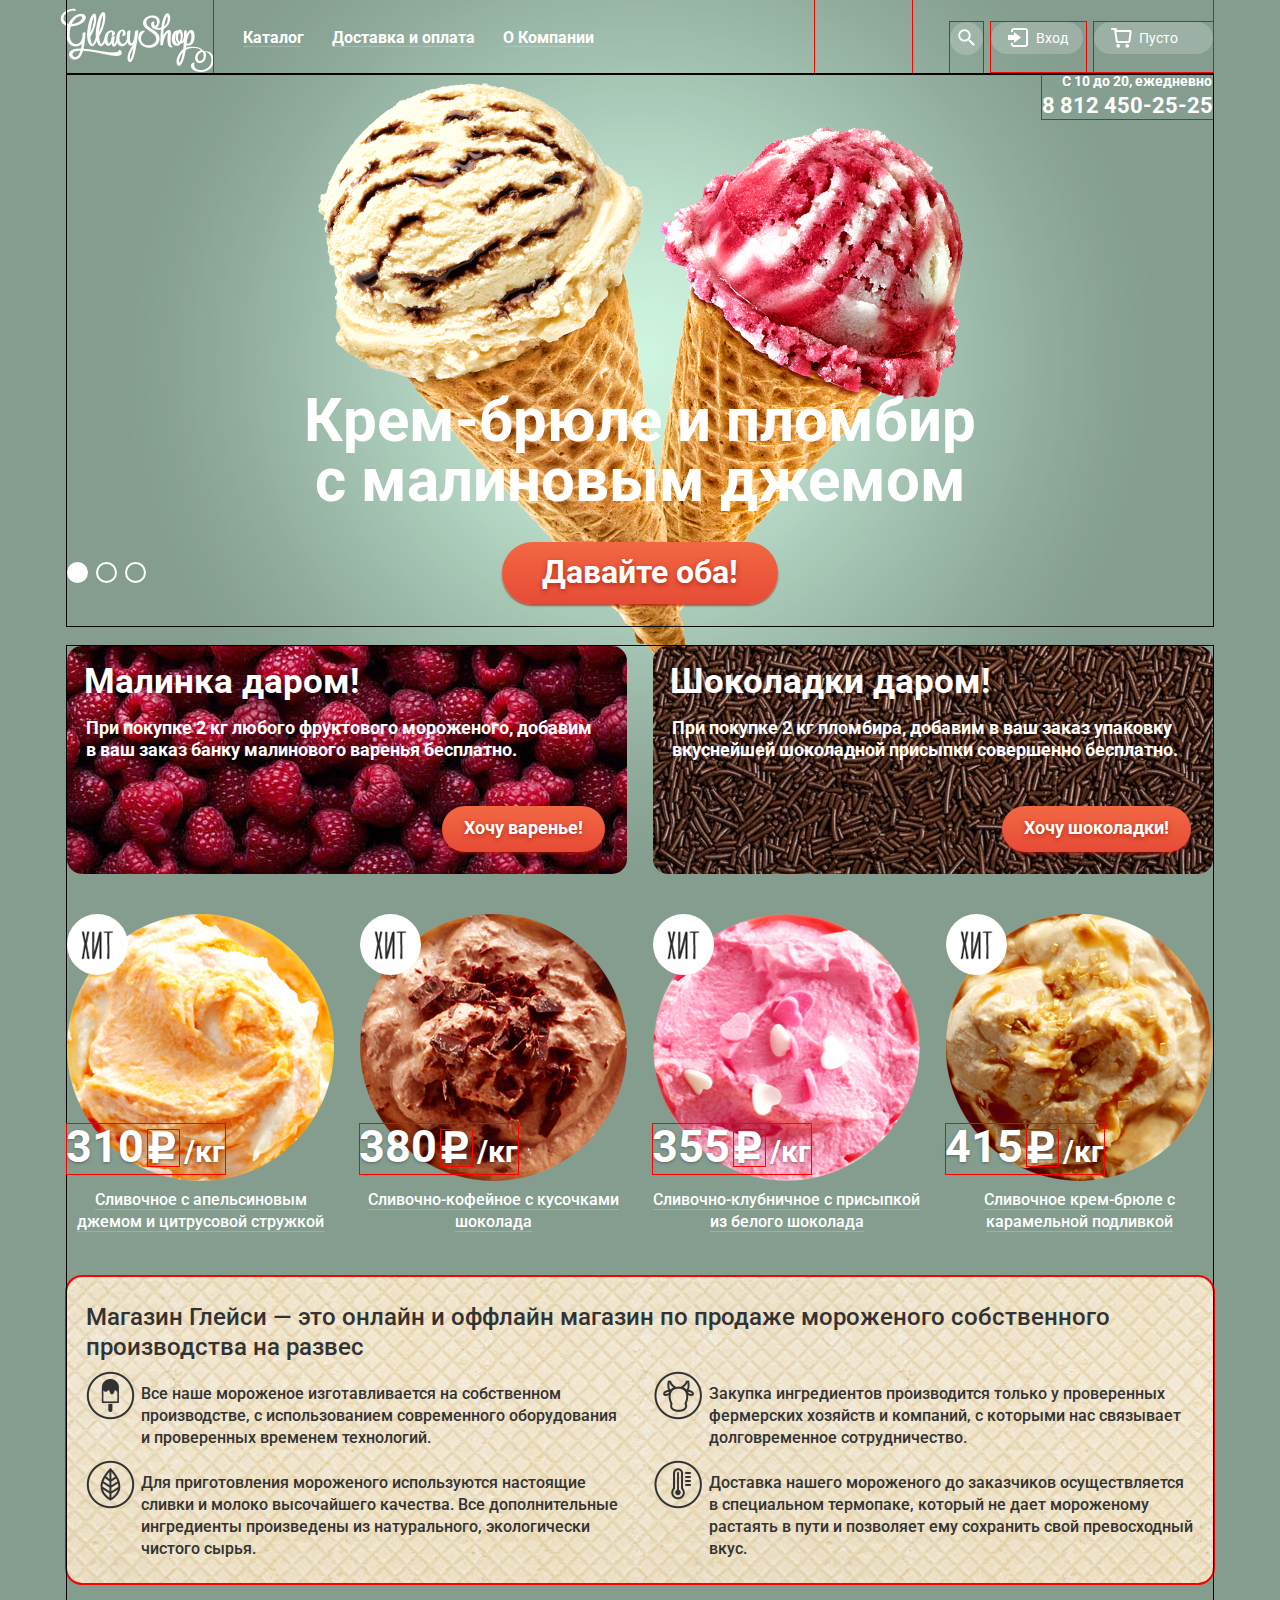
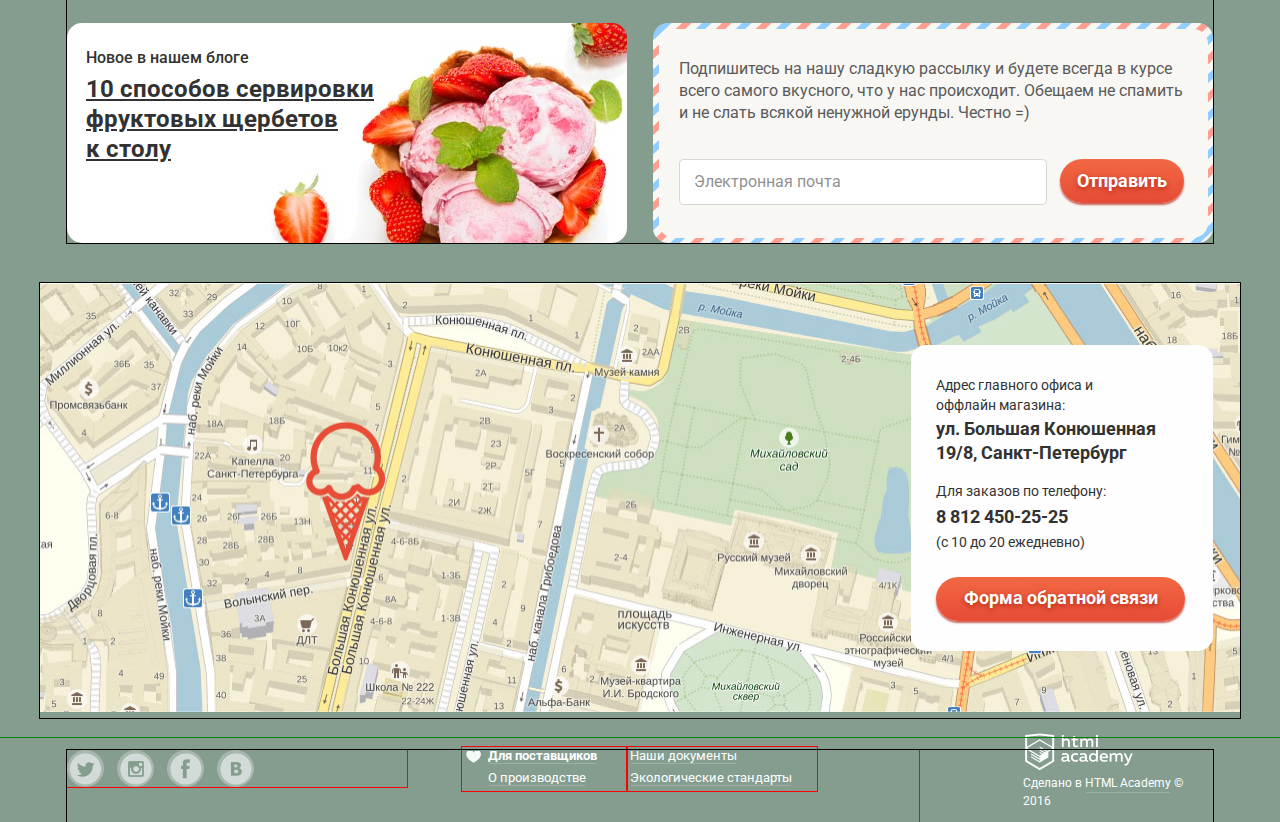
==== index.html @ 413b7609 "правки в блоке с картой и многострадальные инпуты" ====
<!DOCTYPE html>
<html lang="ru">
  <head>
    <meta charset="utf-8">
    <title>HTML Academy: Глейси</title>
    <link href="https://fonts.googleapis.com/css?family=Roboto:400,500,700&amp;subset=cyrillic-ext" rel="stylesheet">
    <link rel="stylesheet" href="css/normalize.css">
    <link rel="stylesheet" href="css/style.css">
  </head>
  <body>
    <input type="radio" id="btn-1" name="toggle" checked>
    <input type="radio" id="btn-2" name="toggle">
    <input type="radio" id="btn-3" name="toggle">
    <div class="site-wrapper">
      <header class="main-header">
        <div class="container clearfix">
          <a><img src="img/logo.png" width="154" height="64" alt="Gllacy Shop"></a>
          <nav class="main-navigation">
            <ul class="navigation">
              <li class="dropdown"><a class="navigation-item" href="#">Каталог</a>
                <ul class="dropdown-nav">
                  <li class="catalog-title">Новинки</li>
                  <li><a href="catalog.html">Сливочное</a></li>
                  <li><a class="active">Щербеты</a></li>
                  <li><a href="#">Фруктовый лёд</a></li>
                  <li><a href="#">Мелорин</a></li>
                </ul>
              </li>
              <li><a class="navigation-item" href="#">Доставка и оплата</a></li>
              <li><a class="navigation-item" href="#">О Компании</a></li>
            </ul>
          </nav>
          <div class="user-block">
            <div class="search">
              <div class="search-loupe">search
                <form class="search-form" action="#" method="get">
                  <input type="search" name="search" placeholder="Что ищем?" required="">
                  <label for="search">Что ищем?</label>
                </form>
              </div>
            </div>
            <div class="enter">
              <a class="enter-link" href="#">Вход</a>
              <div class="login-form">
                <form action="#" method="post">
                  <input type="email" name="email" placeholder="Электронная почта" required>
                  <label for="email">Электронная почта</label>
                  <input type="password" name="password" placeholder="Пароль" required>
                  <label for="password">Пароль</label>
                  <button class="enter-btn" type="submit">Войти</button>
                  <div class="enter-form">
                    <a href="#">Забыли пароль?</a>
                    <a href="#">Новая регистрация</a>
                  </div>
                </form>
              </div>
            </div>
            <div class="cart">
              <a class="cart-link" href="#">Пусто</a>
            </div>
            <div class="worktime">
              <p>С 10 до 20, ежедневно</p>
              <span class="phone">8 812 450-25-25</span>
            </div>
          </div>
        </div>
      </header>
      <div class="slider container">
        <div class="slider-content">
          <div class="slide" id="slide-1">
            <div class="slider-title">Крем-брюле и пломбир с малиновым джемом</div>
            <a class="slider-btn" href="#">Давайте оба!</a>
          </div>
          <div class="slide" id="slide-2">
            <div class="slider-title">Шоколадный пломбир и лимонный сорбет</div>
            <a class="slider-btn" href="#">Давайте оба!</a>
          </div>
          <div class="slide" id="slide-3">
            <div class="slider-title">Пломбир с помадкой и клубничный щербет</div>
            <a class="slider-btn" href="#">Давайте оба!</a>
          </div>
        </div>
        <div class="slider-controls">
          <label for="btn-1"></label>
          <label for="btn-2"></label>
          <label for="btn-3"></label>
        </div>
      </div>
      <main class="container clearfix">
        <div class="offers-free">
          <div class="free-left">
            <h2>Малинка даром!</h2>
            <p>При покупке 2 кг любого фруктового мороженого, добавим в ваш заказ банку малинового варенья бесплатно.</p>
            <a class="free-btn" href="#">Хочу варенье!</a>
          </div>
          <div class="free-right">
            <h2>Шоколадки даром!</h2>
            <p>При покупке 2 кг пломбира, добавим в ваш заказ упаковку вкуснейшей шоколадной присыпки совершенно бесплатно.</p>
            <a class="free-btn" href="#">Хочу шоколадки!</a>
          </div>
        </div>
        <section class="hits">
          <div class="product-item hit">
            <img src="img/item-orange.png" width="267" height="267" alt="Сливочное с апельсиновым джемом и цитрусовой стружкой">
            <div class="item-price">
              <span class="price">310</span>
              <span class="weight">/кг</span>
            </div>
            <span class="item-description">Сливочное с апельсиновым джемом и цитрусовой стружкой</span>
            <div class="quick-view-btn">
              <a class="view-btn" href="#">Быстрый просмотр</a>
            </div>
          </div>
          <div class="product-item hit">
            <img src="img/item-coffee.png" width="267" height="267" alt="Сливочно-кофейное с кусочками шоколада">
            <div class="item-price">
              <span class="price">380</span>
              <span class="weight">/кг</span>
            </div>
            <span class="item-description">Сливочно-кофейное с кусочками шоколада</span>
            <div class="quick-view-btn">
              <a class="view-btn" href="#">Быстрый просмотр</a>
            </div>
          </div>
          <div class="product-item hit">
            <img src="img/item-strawberry.png" width="267" height="267" alt="Сливочно-клубничное с присыпкой из белого шоколада">
            <div class="item-price">
              <span class="price">355</span>
              <span class="weight">/кг</span>
            </div>
            <span class="item-description">Сливочно-клубничное с присыпкой из белого шоколада</span>
            <div class="quick-view-btn">
              <a class="view-btn" href="#">Быстрый просмотр</a>
            </div>
          </div>
          <div class="product-item hit">
            <img src="img/item-creme.png" width="267" height="267" alt="Сливочное крем-брюле с карамельной подливкой">
            <div class="item-price">
              <span class="price">415</span>
              <span class="weight">/кг</span>
            </div>
            <span class="item-description">Сливочное крем-брюле с карамельной подливкой</span>
            <div class="quick-view-btn">
              <a class="view-btn" href="#">Быстрый просмотр</a>
            </div>
          </div>
        </section>
        <section class="about-gllacy clearfix">
          <h3>Магазин Глейси — это онлайн и оффлайн магазин по продаже мороженого собственного производства на развес</h3>
          <div class="features-left">
            <p class="feature-1">Все наше мороженое изготавливается на собственном производстве, с использованием современного оборудования и проверенных временем технологий.</p>
            <p class="feature-2">Для приготовления мороженого используются настоящие сливки и молоко высочайшего качества. Все дополнительные ингредиенты произведены из натурального, экологически чистого сырья.</p>
          </div>
          <div class="features-right">
            <p class="feature-3">Закупка ингредиентов производится только у проверенных фермерских хозяйств и компаний, с которыми нас связывает долговременное сотрудничество.</p>
            <p class="feature-4">Доставка нашего мороженого до заказчиков осуществляется в специальном термопаке, который не дает мороженому растаять в пути и позволяет ему сохранить свой превосходный вкус.</p>
          </div>
        </section>
        <div class="index-content">
          <div class="blog">
            <p class="new-blog">Новое в нашем блоге</p>
            <a class="blog-content" href="#">10 способов сервировки <br>фруктовых щербетов <br>к столу</a>
          </div>
          <div class="subscribe">
            <div class="subscribe-wrapper">
              <p class="subscribe-offer">Подпишитесь на нашу сладкую рассылку и будете всегда в курсе всего самого вкусного, что у нас происходит. Обещаем не спамить и не слать всякой ненужной ерунды. Честно =)</p>
              <form class="mail" action="#" method="post">
                <input type="email" name="email" placeholder="Электронная почта">
                <label for="email">Электронная почта</label>
                <button class="subscribe-btn" type="submit">Отправить</button>
              </form>
            </div>
          </div>
        </div>
      </main>
      <div class="map-wrapper">
        <div class="map container">
          <img src="img/bg-map.jpg" width="1200" height="429" alt="Как нас найти">
          <div class="contacts">
            <p>Адрес главного офиса и<br> оффлайн магазина:</p>
            <p class="contacts-title">ул. Большая Конюшенная <br>19/8, Санкт-Петербург</p>
            <p>Для заказов по телефону:</p>
            <p class="contacts-number">8 812 450-25-25</p>
            <p>(с 10 до 20 ежедневно)</p>
            <a class="contacts-btn" href="#">Форма обратной связи</a>
          </div>
        </div>
        <div class="feedback-form popup">
          <form action="#" method="post">
            <button class="feedback-btn-close" type="button" title="Закрыть"></button>
            <div class="feedback-title">Мы обязательно вам ответим!</div>
            <input type="text" name="username" placeholder="Как вас зовут?">
            <label for="username">Как вас зовут?</label>
            <input type="email" name="email" placeholder="Ваша почта для ответа?">
            <label for="email">Ваша почта для ответа?</label>
            <textarea name="comment" placeholder="Напишите что-нибудь..."></textarea>
            <label for="comment">Напишите что-нибудь...</label>
            <button class="feedback-btn-send" type="submit">Отправить</button>
          </form>
        </div>
        <div class="google-map">
          <iframe src="https://www.google.com/maps/embed?pb=!1m18!1m12!1m3!1d1998.5989424123713!2d30.320894615722327!3d59.93879686904836!2m3!1f0!2f0!3f0!3m2!1i1024!2i768!4f13.1!3m3!1m2!1s0x4696310fca5ba729%3A0xea9c53d4493c879f!2z0JHQvtC70YzRiNCw0Y8g0JrQvtC90Y7RiNC10L3QvdCw0Y8g0YPQuy4sIDE5LCDQodCw0L3QutGCLdCf0LXRgtC10YDQsdGD0YDQsywgMTkxMTg2!5e0!3m2!1sru!2sru!4v1463278178954" width="100%" height="429" frameborder="0" style="border:0" allowfullscreen></iframe>
        </div>
      </div>
      <footer class="main-footer">
        <div class="container clearfix">
          <section class="social">
            <a class="social-btn-tw" href="#">Твиттер</a>
            <a class="social-btn-inst" href="#">Инстаграм</a>
            <a class="social-btn-fb" href="#">Фейсбук</a>
            <a class="social-btn-vk" href="#">Вконтакте</a>
          </section>
          <section class="production">
            <div class="about-production">
              <a class="provider" href="#">Для поставщиков</a>
              <a href="#">О производстве</a>
            </div>
            <div class="documents">
              <a href="#">Наши документы</a>
              <a href="#">Экологические стандарты</a>
            </div>
          </section>
          <section class="copyright">
            <img src="img/logo-developer.png" width="108" height="38" alt="HTML Academy">
            <p class="developer-copyright">Сделано в <a href="https://htmlacademy.ru">HTML Academy</a> © 2016</p>
          </section>
        </div>
      </footer>

   </div>
   <div class="overlay"></div>
 </body>
</html>
---- css/style.css ----
body {
  min-width: 1200px;
  margin: 0 auto;
  font-size: 16px;
  line-height: 22px;
  color: #ffffff;
  font-weight: 700;
  font-family: "Roboto", "Arial", sans-serif;
  background-color: #849d8f;
  outline: 1px solid blue;
}

/* slider */

body > input[type="radio"] {
  display: none;
}

.site-wrapper {
  background-color: #849d8f;
  background-image: url("../img/slide-1.png");
  background-position: top center;
  background-repeat: no-repeat;
  min-width: 1200px;
  transition: background-image 0.5s ease, background-color 0.5s ease;
}

.site-wrapper::before,
.site-wrapper::after {
  content: "";
  visibility: hidden;
}

.site-wrapper::before,
.site-wrapper::after {
  background-image: url("../img/slide-2.png");
}

.site-wrapper::after {
  background-image: url("../img/slide-1.png");
}

.slider {
  margin-bottom: 20px;
  position: relative;
  padding-top: 552px;
  text-align: center;
  color: #ffffff;
}

.slide {
  display: none;
}

.slider-title {
  width: 700px;
  font-size: 60px;
  line-height: 60px;
  margin: -235px auto 31px auto;
}

.slider-btn {
  display: inline-block;
  vertical-align: top;
  padding: 8px 40px 10px 40px;
  font-size: 32px;
  line-height: 44px;
  color: #ffffff;
  text-decoration: none;
  text-shadow: 0 2px 5px rgba(160, 32, 11, 0.76);
  background: linear-gradient(to bottom, #f26843 0%, #e74b36 100%);
  border-radius: 100px;
  box-shadow: 0 2px 2px rgba(172, 16, 0, 0.64);
}

.slider-btn:hover {
  background: linear-gradient(to bottom, #f58669 0%, #ec6f5e 100%);
  box-shadow: 0 2px 2px rgba(172, 16, 0, 1);
  color: #ffffff;
  border: none;
}

.slider-btn:active {
  background: linear-gradient(to bottom, #d84732 0%, #e1613e 100%);
  box-shadow: inset 0 2px 2px rgba(172, 16, 0, 1);
  color: #ffffff;
  border: none;
}

.slider-controls {
  position: absolute;
  left: 0;
  bottom: 42px;
  z-index: 20;
  font-size: 0;
}

.slider-controls label {
  display: inline-block;
  width: 17px;
  height: 17px;
  vertical-align: top;
  background-color: transparent;
  margin-right: 8px;
  border: 2px solid #ffffff;
  border-radius: 50%;
  cursor: pointer;
}

.slider-controls label:hover {
  background-color: rgba(255, 255, 255, 0.4);
}

#btn-1:checked ~ .site-wrapper #slide-1,
#btn-2:checked ~ .site-wrapper #slide-2,
#btn-3:checked ~ .site-wrapper #slide-3 {
  display: block;
}

#btn-1:checked ~ .site-wrapper label[for="btn-1"],
#btn-2:checked ~ .site-wrapper label[for="btn-2"],
#btn-3:checked ~ .site-wrapper label[for="btn-3"] {
  background-color: #ffffff;
}

#btn-1:checked ~ .site-wrapper {
  background-color: #849d8f;
  background-image: url("../img/slide-1.png");
}

#btn-2:checked ~ .site-wrapper {
  background-color: #8996a6;
  background-image: url("../img/slide-2.png");
}

#btn-3:checked ~ .site-wrapper {
  background-color: #9d8b84;
  background-image: url("../img/slide-3.png");
}

/* end slider */

.clearfix::after {
  content: "";
  display: table;
  clear: both;
}

.container {
  width: 1146px;
  margin: 0 auto;
  outline: 1px solid black;
}

.main-header img {
  float: left;
  margin-top: 8px;
  margin-left: -7px;
}

/* navigation */

.main-navigation {
  outline: 1px solid red;
  float: left;
  width: 600px;
}

.navigation {
  list-style: none;
  padding-top: 22px;
  padding-left: 15px;
  margin: 0;
}

.navigation-item::after {
  content: "";
  position: absolute;
  right: 13px;
  top: 24px;
  left: 14px;
  height: 1px;
  background: rgba(255, 255, 255, 0.2);
}

.navigation-item:hover::after {
  display: none;
}

.navigation a {
  position: relative;
  display: inline-block;
  vertical-align: top;
  color: #ffffff;
  text-decoration: none;
  font-size: 16px;
  line-height: 18px;
  padding: 7px 10px 7px 14px;
}

.navigation a:active,
.navigation a:hover {
  color: #333333;
  background-color: #f8f7f4;
  border: none;
  border-radius: 100px;
}

.navigation .current-inner-page {
  background-color: #d07058;
  border: none;
  border-radius: 100px;
}

.dropdown {
  position: relative;
}

.navigation ul {
  margin: 0;
  padding: 0;
  list-style: none;
  font-size: 0;
}

.navigation li {
  list-style: none;
  display: inline-block;
  vertical-align: top;
  padding-bottom: 20px;
}

.dropdown-nav {
  position: absolute;
  top: 40px;
  left: 0;
  width: 145px;
  padding: 0;
  margin: 0;
  list-style: none;
  background: #f8f7f4;
  border-radius: 10px;
  box-shadow: 0 20px 20px 0 rgba(0, 0, 0, 0.4);
  z-index: 25;
  display: none;
}

.dropdown-nav li {
  list-style: none;
  padding: 0;
  margin: 0;
}

.dropdown-nav a {
  color: #323232;
  font-size: 14px;
  line-height: 16px;
  font-weight: 400;
  text-decoration: none;
  width: 105px;
  padding: 8px 20px;
  border: none;
}

.dropdown-nav li:first-child a {
  padding-top: 16px;
  font-weight: bold;
  border-radius: 10px 10px 0 0;
  position: relative;
}

.dropdown-nav li:first-child:hover::before,
.dropdown-nav li:first-child::before {
  content: "";
  position: absolute;
  width: 128px;
  height: 1px;
  top: 36px;
  left: 10px;
  background-color: #d1d0ce;
  z-index: 10;
}

.dropdown-nav li:last-child a {
  border-radius: 0 0 10px 10px ;
}

.navigation li:first-child:hover .dropdown-nav {
  display: block;
}

.dropdown-nav .catalog-title {
  font-size: 14px;
  line-height: 16px;
  font-weight: 700;
  color: #323232;
  margin: 10px 20px;
}

.dropdown:hover .navigation-item {
  background: #f8f7f4;
  color: #333333;
  border-radius: 100px;
  border: none;
}

.dropdown-nav a:hover {
  background-color: #fbded8;
  border-radius: 0;
}

.dropdown-nav a:active {
  background-color: #f6b5a5;
  box-shadow: none;
}

.dropdown-nav .active {
  background-color: #d07058;
  color: #ffffff;
  cursor: pointer;
}

/* end navigation */

/* user block */

.user-block {
  position: relative;
  float: right;
  width: 300px;
  font-size: 14px;
  text-align: right;
  padding-top: 22px;
  margin-right: 0;
  outline: 1px solid red;
}

.search,
.enter,
.cart {
  display: inline-block;
  vertical-align: top;
  position: relative;
  margin-right: 5px;
  padding-bottom: 18px;
  outline: 1px solid red;
}

.cart {
  margin-right: 0;
}

.search:hover .search-form {
  display: block;
}

.search-loupe {
  position: relative;
  color: #ffffff;
  background: rgba(255, 255, 255, 0.2);
  border-radius: 50%;
  font-size: 0;
  line-height: 0;
  width: 33px;
  height: 33px;
  text-decoration: none;
  cursor: pointer;
  padding: 0;
}

/* search popup */

.search-form {
  position: absolute;
  top: 40px;
  right: 0;
  padding: 20px 16px;
  background: #f8f7f4;
  border-radius: 5px;
  box-shadow: 0 20px 20px 0 rgba(0, 0, 0, 0.4);
  z-index: 10;
  display: none;
}

.search-form > input[type="search"] {
  width: 311px;
  height: 44px;
  box-sizing: border-box;
  border: 1px solid rgba(178, 178, 178, 0.52);
  border-radius: 5px;
  padding: 10px 14px;
  font-size: 16px;
  line-height: 24px;
  font-weight: 700;
  color: #323232;
}

.search-form input[type="search"]:hover {
  padding: 9px 13px;
  border: 2px solid rgba(178, 178, 178, 0.52);
}

.search-form input[type="search"]:focus {
  padding: 9px 13px;
  border: 2px solid rgba(46, 136, 228, 0.52);
  outline: none;
}

.search-form input[type="search"]::-webkit-input-placeholder {
  font-weight: 400;
}

.search-form input[type="search"]::-ms-input-placeholder {
  font-weight: 400;
}

.search-form input[type="search"]:-ms-input-placeholder {
  font-weight: 400;
}

.search-form input[type="search"]::-moz-placeholder {
  font-weight: 400;
}

.search-form input[type="search"]:-moz-placeholder {
  font-weight: 400;
}

.search-form input[type="search"]:focus::-webkit-input-placeholder {
  font-size: 0;
}

.search-form input[type="search"]:focus::-ms-input-placeholder {
  font-size: 0;
}
.search-form input[type="search"]:focus:-ms-input-placeholder {
  font-size: 0;
}

.search-form input[type="search"]:focus::-moz-placeholder {
  font-size: 0;
}

.search-form input[type="search"]:focus:-moz-placeholder {
  font-size: 0;
}

.search-form input[type="search"] + label {
  display: none;
}

.search-form input[type="search"]:focus + label {
  display: block;
  position: absolute;
  top: 5px;
  left: 30px;
  font-size: 11px;
  line-height: 13px;
  font-weight: 400;
  color: #5b9ddf;
}

.search-loupe:hover {
  background-color: #f8f7f4;
  border-radius: 100px;
}

.search-loupe::before {
  content: "";
  position: absolute;
  width: 25px;
  height: 25px;
  top: 7px;
  left: 8px;
  background: url("../img/sprite.png") no-repeat -15px -1240px;
}

.search-loupe:hover::before {
  content: "";
  position: absolute;
  width: 25px;
  height: 25px;
  top: 7px;
  left: 8px;
  background: url("../img/sprite.png") no-repeat -15px -1287px;
}

/* end search popup */

.enter {
  position: relative;
}

.enter:hover .login-form {
  display: block;
}

.enter-link {
  position: relative;
  display: inline-block;
  vertical-align: top;
  padding: 5px 15px 5px 45px;
  margin-right: 3px;
  color: #ffffff;
  text-decoration: none;
  font-weight: 400;
  background: rgba(255, 255, 255, 0.2);
  border-radius: 100px;
  cursor: pointer;
}

.enter-link:hover {
  background-color: #f8f7f4;
  border-radius: 100px;
  color: #323232;
}

.enter-link::before {
  content: "";
  position: absolute;
  width: 25px;
  height: 25px;
  top: 4px;
  left: 17px;
  background: url("../img/sprite.png") no-repeat -15px -354px;
}

.enter-link:hover::before {
  content: "";
  position: absolute;
  width: 25px;
  height: 25px;
  top: 6px;
  left: 17px;
  background: url("../img/sprite.png") no-repeat -15px -405px;
}

/* login form popup */

.login-form {
  position: absolute;
  top: 40px;
  right: 0;
  width: 277px;
  height: 214px;
  box-sizing: border-box;
  padding: 20px;
  margin: 0;
  background: #f8f7f4;
  border-radius: 5px;
  box-shadow: 0 20px 20px 0 rgba(0, 0, 0, 0.4);
  z-index: 10;
  display: none;
}

.login-form input[type="email"],
.login-form input[type="password"] {
  position: relative;
  width: 240px;
  box-sizing: border-box;
  border: 1px solid rgba(178, 178, 178, 0.52);
  border-radius: 5px;
  padding: 10px 14px;
  margin: 0 0 20px 0;
  font-size: 16px;
  line-height: 24px;
  font-weight: 700;
  color: #323232;
}

.login-form input[type="email"]:hover,
.login-form input[type="password"]:hover {
  padding: 9px 13px;
  border: 2px solid rgba(178, 178, 178, 0.52);
}

.login-form input[type="email"]::-webkit-input-placeholder,
.login-form input[type="password"]::-webkit-input-placeholder {
  font-weight: 400;
}

.login-form input[type="email"]::-ms-input-placeholder,
.login-form input[type="password"]::-ms-input-placeholder {
  font-weight: 400;
}

.login-form input[type="email"]:-ms-input-placeholder,
.login-form input[type="password"]:-ms-input-placeholder {
  font-weight: 400;
}

.login-form input[type="email"]::-moz-placeholder,
.login-form input[type="password"]::-moz-placeholder {
  font-weight: 400;
}

.login-form input[type="email"]:-moz-placeholder,
.login-form input[type="password"]:-moz-placeholder {
  font-weight: 400;
}

.login-form input[type="email"]:focus,
.login-form input[type="password"]:focus {
  padding: 9px 13px;
  border: 2px solid rgba(46, 136, 228, 0.52);
  outline: none;
}

.login-form input[type="email"]:focus::-webkit-input-placeholder,
.login-form input[type="password"]:focus::-webkit-input-placeholder {
  font-size: 0;
}

.login-form input[type="email"]:focus::-ms-input-placeholder,
.login-form input[type="password"]:focus::-ms-input-placeholder {
  font-size: 0;
}

.login-form input[type="email"]:focus:-ms-input-placeholder,
.login-form input[type="password"]:focus:-ms-input-placeholder {
  font-size: 0;
}

.login-form input[type="email"]:focus::-moz-placeholder,
.login-form input[type="password"]:focus::-moz-placeholder {
  font-size: 0;
}

.login-form input[type="email"]:focus:-moz-placeholder,
.login-form input[type="password"]:focus:-moz-placeholder {
  font-size: 0;
}

.login-form input[type="email"] + label,
.login-form input[type="password"] + label {
  display: none;
}

.login-form input[type="email"]:focus + label {
  display: block;
  position: absolute;
  top: 5px;
  left: 30px;
  font-size: 11px;
  line-height: 13px;
  font-weight: 400;
  color: #5b9ddf;
}

.login-form input[type="password"]:focus + label {
  display: block;
  position: absolute;
  top: 70px;
  left: 30px;
  font-size: 11px;
  line-height: 13px;
  font-weight: 400;
  color: #5b9ddf;
}

.enter-btn {
  float: left;
  padding: 10px 25px;
  margin-right: 5px;
  font-weight: bold;
  font-size: 18px;
  line-height: 24px;
  color: #ffffff;
  text-align: center;
  text-decoration: none;
  text-shadow: 0 2px 5px rgba(160, 32, 11, 0.76);
  background: #f26843;
  background: linear-gradient(to bottom, #f26843 0%, #e74b36 100%);
  border-radius: 100px;
  box-shadow: 0 2px 2px rgba(172, 16, 0, 0.64);
  border: none;
  cursor: pointer;
}

.enter-btn:hover {
  background: linear-gradient(to bottom, #f58669 0%, #ec6f5e 100%);
  box-shadow: 0 2px 2px rgba(172, 16, 0, 1);
  color: #ffffff;
  border: none;
}

.enter-btn:focus {
  background: linear-gradient(to bottom, #d84732 0%, #e1613e 100%);
  box-shadow: inset 0 2px 2px rgba(172, 16, 0, 1);
  color: #ffffff;
  border: none;
  outline: none;
}

.enter-form {
  float: right;
  width: 120px;
  text-align: left;
}

.enter-form a {
  font-size: 13px;
  line-height: 24px;
  font-weight: 400;
  color: #323232;
  text-decoration: none;
  border-bottom: 1px solid #323232;
}

.enter-form a:hover,
.enter-form a:active {
  color: #e84d37;
  border-bottom: 1px solid #e84d37;
}

/* end login form popup */

/* cart */

.cart:hover .cart-popup {
  display: block;
}

.cart-link {
  display: inline-block;
  vertical-align: top;
  position: relative;
  padding: 5px 35px 5px 45px;
  margin-right: 0;
  color: #ffffff;
  text-decoration: none;
  font-weight: 400;
  cursor: pointer;
  background: rgba(255, 255, 255, 0.2);
  border-radius: 100px;
}

.cart-link::before {
  content: "";
  position: absolute;
  width: 33px;
  height: 33px;
  top: 6px;
  left: 17px;
  background: url("../img/sprite.png") no-repeat -15px -15px;
}

.cart-link:hover {
  background-color: #f8f7f4;
  border-radius: 100px;
  color: #323232;
}

.cart-link:hover::before {
  content: "";
  position: absolute;
  width: 25px;
  height: 25px;
  top: 6px;
  left: 17px;
  background: url("../img/sprite.png") no-repeat -15px -64px;
}

.cart-link-full {
  position: relative;
  display: inline-block;
  vertical-align: top;
  padding: 5px 14px 5px 45px;
  margin-right: 1px;
  color: #000000;
  text-decoration: none;
  font-weight: 400;
  cursor: pointer;
  background-color: #f8f7f4;
  border-radius: 100px;
}

.cart-link-full::before {
  content: "";
  position: absolute;
  width: 25px;
  height: 25px;
  top: 6px;
  left: 17px;
  background: url("../img/sprite.png") no-repeat -15px -64px;
}

/* end cart */

/* cart popup */

.cart-popup {
  position: absolute;
  top: 40px;
  right: 0;
  width: 540px;
  min-height: 240px;
  box-sizing: border-box;
  padding: 20px 17px;
  background: #f8f7f4;
  border-radius: 5px;
  box-shadow: 0 20px 20px 0 rgba(0, 0, 0, 0.4);
  z-index: 10;
  display: none;
}

.cart-popup table {
  font-size: 13px;
  line-height: 16px;
  font-weight: 400;
  color: #323232;
  text-align: left;
}

.icecream-item-1 td,
.icecream-item-2 td {
  padding-top: 10px;
  padding-bottom: 20px;
}

.icecream-item-2::after {
  content: "";
  position: absolute;
  top: 130px;
  left: 20px;
  width: 500px;
  height: 1px;
  background-color: #cacac7;
}

.cart-remove {
  position: relative;
  width: 11px;
  padding-right: 14px;
}

.cart-remove .remove-btn {
  position: absolute;
  top: 10px;
  left: 0;
  width: 15px;
  height: 15px;
  background: #f8f7f4;
  font-size: 0;
  border: 0;
  cursor: pointer;
  outline: none;
}

.cart-remove .remove-btn::before,
.cart-remove .remove-btn::after {
  content: "";
  position: absolute;
  top: 8px;
  left: 0;
  width: 15px;
  height: 1px;
  background-color: #000000;
  border-radius: 1px;
}

.cart-remove .remove-btn::before {
  transform: rotate(45deg);
}

.cart-remove .remove-btn::after {
  transform: rotate(-45deg);
}

.cart-item {
  position: relative;
  width: 219px;
  padding-left: 46px;
}

.cart-item a {
  color: #323232;
  text-decoration: none;
}

.icecream-item-1 .cart-item::before {
  content: "";
  position: absolute;
  top: 1px;
  left: 0;
  width: 33px;
  height: 33px;
  background: url("../img/sprite.png") no-repeat -15px -1369px;
}

.icecream-item-2 .cart-item::before {
  content: "";
  position: absolute;
  top: 10px;
  left: 0;
  width: 33px;
  height: 33px;
  background: url("../img/sprite.png") no-repeat -15px -1706px;
}

.cart-amount {
  width: 44px;
  padding-left: 27px;
}

.cart-price {
  width: 50px;
  padding-right: 25px;
  color: #999999;
}

.total-cost {
  padding-top: 15px;
  padding-bottom: 15px;
  text-align: right;
  font-size: 15px;
  line-height: 18px;
  font-weight: 700;
  color: #333333;
}

.cart-btn {
  float: right;
  padding: 10px 15px;
  margin-right: 5px;
  font-size: 18px;
  line-height: 24px;
  color: #ffffff;
  text-align: center;
  text-decoration: none;
  text-shadow: 0 2px 5px rgba(160, 32, 11, 0.76);
  background: #f26843;
  background: linear-gradient(to bottom, #f26843 0%, #e74b36 100%);
  border-radius: 100px;
  box-shadow: 0 2px 2px rgba(172, 16, 0, 0.64);
  border: none;
  cursor: pointer;
}

.cart-btn:hover {
  background: linear-gradient(to bottom, #f58669 0%, #ec6f5e 100%);
  box-shadow: 0 2px 2px rgba(172, 16, 0, 1);
  color: #ffffff;
  border: none;
}

.cart-btn:focus {
  background: linear-gradient(to bottom, #d84732 0%, #e1613e 100%);
  box-shadow: inset 0 2px 2px rgba(172, 16, 0, 1);
  color: #ffffff;
  border: none;
  outline: none;
}

/* end cart popup */

.worktime {
  position: absolute;
  top: 73px;
  right: 0;
  outline: 1px solid red;
}

.worktime p {
  font-size: 14px;
  line-height: 16px;
  margin: 0 1px 5px 0;
}

.worktime span {
  font-size: 22px;
  line-height: 24px;
}

/* end user block */

/* offers */

.offers-free {
  width: 1146px;
  margin-top: 20px;
}

.free-left {
  float: left;
  width: 560px;
  min-height: 210px;
  box-sizing: border-box;
  background: #9b283f url("../img/offer-bg-1.jpg") no-repeat -28px -95px;
  border-radius: 15px;
  padding: 15px 22px 22px 17px;
}

.free-right {
  float: right;
  width: 560px;
  min-height: 210px;
  box-sizing: border-box;
  background: #653f30 url("../img/offer-bg-2.jpg") no-repeat -219px -105px;
  border-radius: 15px;
  padding: 15px 22px 22px 17px;
}

.offers-free h2 {
  font-size: 35px;
  line-height: 41px;
  margin: 0;
}

.offers-free p {
  font-size: 18px;
  line-height: 22px;
  margin: 15px 0 45px 2px;
}

.free-btn {
  float: right;
  padding: 10px 22px 12px 22px;
  font-size: 18px;
  line-height: 24px;
  color: #ffffff;
  text-align: center;
  text-decoration: none;
  text-shadow: 0 2px 5px rgba(160, 32, 11, 0.76);
  background: #f26843;
  background: linear-gradient(to bottom, #f26843 0%, #e74b36 100%);
  border-radius: 100px;
  box-shadow: 0 2px 2px rgba(172, 16, 0, 0.64);
}

.free-btn:hover {
  background: linear-gradient(to bottom, #f58669 0%, #ec6f5e 100%);
  box-shadow: 0 2px 2px rgba(172, 16, 0, 1);
  color: #ffffff;
  border: none;
}

.free-btn:active {
  background: linear-gradient(to bottom, #d84732 0%, #e1613e 100%);
  box-shadow: inset 0 2px 2px rgba(172, 16, 0, 1);
  color: #ffffff;
  border: none;
}

/* end offers */

 /* hits */

 .product-item {
   position: relative;
   display: inline-block;
   vertical-align: top;
   width: 267px;
   margin: 40px 22px 0 0;
   text-align: center;
}

.product-item:nth-child(4n) {
  margin-right: 0;
}

 .product-item img {
   position: relative;
   width: 267px;
   height: 267px;
   margin-bottom: 2px;
 }

 .hit::after {
   content: "";
   position: absolute;
   top: 0;
   left: 0;
   width: 61px;
   height: 61px;
   background: #ffffff url("../img/sprite.png") no-repeat -15px -638px;
   border-radius: 100px;
 }

 .item-price {
   position: absolute;
   display: inline-block;
   vertical-align: top;
   top: 210px;
   left: 0;
   color: #ffffff;
   outline: 1px solid red;
 }

 .price {
   font-size: 45px;
   line-height: 45px;
   text-shadow: 0 1px 3px rgba(49, 50, 53, 0.5);
   margin-right: 36px;
   margin-left: -1px;
 }

 .price::after {
   content: "";
   position: absolute;
   top: 6px;
   left: 81px;
   width: 31px;
   height: 36px;
   background: url("../img/sprite.png") -16px -1640px;
   outline: 1px solid red;
 }

 .weight {
   font-size: 30px;
   line-height: 45px;
   text-shadow: 0 1px 3px rgba(49, 50, 53, 0.5);
 }

 .item-description {
   position: relative;
   font-size: 16px;
   line-height: 22px;
   font-weight: 500;
   color: #ffffff;
   margin: 0;
   text-align: center;
   border-bottom: 1px solid rgba(255, 255, 255, 0.2);
 }

 .product-item::before {
   content: "";
   position: absolute;
   left: -7px;
   top: -5px;
   width: 280px;
   bottom: -70px;
   border-radius: 10px;
   background-color: rgba(255, 255, 255, 0.2);
   box-shadow: 0 20px 20px 0 rgba(0, 0, 0, 0.4);
   cursor: pointer;
   display: none;
 }

 .product-item:hover::before {
   display: block;
 }

 .product-item:hover {
   z-index: 20;
 }

 .product-item:hover .quick-view-btn {
   display: block;
 }

 .quick-view-btn {
   position: absolute;
   bottom: -60px;
   padding-left: 30px;
   z-index: 10;
   display: none;
 }

 .view-btn {
   display: inline-block;
   vertical-align: top;
   padding: 12px 19px;
   font-size: 18px;
   line-height: 24px;
   color: #ffffff;
   text-decoration: none;
   text-shadow: 0 2px 5px rgba(160, 32, 11, 0.76);
   background: #f26843;
   background: linear-gradient(to bottom, #f26843 0%, #e74b36 100%);
   border-radius: 100px;
   box-shadow: 0 2px 2px rgba(172, 16, 0, 0.64);
   border: none;
   cursor: pointer;
 }

 .view-btn:hover {
   background: linear-gradient(to bottom, #f58669 0%, #ec6f5e 100%);
   box-shadow: 0 2px 2px rgba(172, 16, 0, 1);
   color: #ffffff;
   border: none;
 }

 .view-btn:active {
   background: linear-gradient(to bottom, #d84732 0%, #e1613e 100%);
   box-shadow: inset 0 2px 2px rgba(172, 16, 0, 1);
   color: #ffffff;
   border: none;
 }

 /* end hits */

  /* about gllacy */

.about-gllacy {
  width: 1146px;
  box-sizing: border-box;
  background: url("../img/texture-bg.jpg") repeat -10px -22px;
  border-radius: 15px;
  padding: 25px 19px 7px 19px;
  margin-top: 44px;
  z-index: 10;
  outline: 2px solid red;
}

.about-gllacy h3 {
  margin: 0;
  font-size: 24px;
  line-height: 30px;
  font-weight: 500;
  color: #323232;
}

.features-left {
  float: left;
  width: 540px;
  margin-top: 5px;
}

.features-right {
  float: right;
  width: 540px;
  margin-top: 5px;
}

.features-left,
.features-right p {
  font-size: 16px;
  line-height: 22px;
  font-weight: 500;
  color: #323232;
}

.feature-1,
.feature-2,
.feature-3,
.feature-4 {
  position: relative;
  margin-left: 55px;
}

.feature-1::before,
.feature-2::before,
.feature-3::before ,
.feature-4::before  {
  content: "";
  position: absolute;
  top: -12px;
  left: -55px;
  width: 49px;
  height: 49px;
  background: url("../img/sprite.png") no-repeat -15px -729px;
}

.feature-2::before {
  background: url("../img/sprite.png") no-repeat -15px -1037px;
}

.feature-3::before {
  background: url("../img/sprite.png") no-repeat -15px -454px;
}

.feature-4::before {
  background: url("../img/sprite.png") no-repeat -15px -958px;
}

.feature-2,
.feature-4 {
  margin-top: 23px;
}

/* end about gllacy */

/* index content */

.index-content {
  width: 1146px;
  margin-top: 40px;
}

.blog {
  float: left;
  width: 560px;
  min-height: 220px;
  box-sizing: border-box;
  background: #ffffff url("../img/blog-bg.jpg") no-repeat -28px -223px;
  border-radius: 15px;
  padding: 24px 19px;
}

.subscribe {
  position: relative;
  float: right;
  width: 560px;
  min-height: 220px;
  box-sizing: border-box;
  background-color: #f8f7f4;
  background-image: url("../img/pattern-post.png");
  background-repeat: repeat;
  border-radius: 15px;
  padding: 6px;
}

.subscribe-wrapper {
  position: absolute;
  top: 6px;
  left: 6px;
  width: 549px;
  box-sizing: border-box;
  background-color: #f8f7f4;
  border-radius: 15px;
  padding: 29px 20px;
}

.new-blog {
  font-size: 16px;
  line-height: 22px;
  font-weight: 500;
  color: #323232;
  padding: 0;
  margin:0 0 5px 0;
}

.blog-content {
  font-size: 24px;
  line-height: 30px;
  color: #323232;
  text-decoration: underline;
}

.subscribe-offer {
  font-size: 16px;
  line-height: 22px;
  font-weight: 400;
  color: #5a5a5a;
  padding: 0;
  margin: 0;
}

.subscribe-wrapper input[type="email"] {
  position: relative;
  width: 368px;
  box-sizing: border-box;
	margin: 35px 0 0 0;
  padding: 10px 14px;
  font-size: 16px;
  line-height: 24px;
  font-weight: 700;
  color: #323232;
  border-radius: 5px;
  border: 1px solid rgba(178, 178, 178, 0.52);
}

.subscribe-wrapper input[type="email"]:hover {
  padding: 9px 13px;
  border: 2px solid rgba(178, 178, 178, 0.52);
}

.subscribe-wrapper input[type="email"]:focus {
  padding: 9px 13px;
  border: 2px solid rgba(46, 136, 228, 0.52);
  outline: none;
}

.subscribe-wrapper input[type="email"]::-webkit-input-placeholder {
  font-weight: 400;
}

.subscribe-wrapper input[type="email"]::-ms-input-placeholder {
  font-weight: 400;
}

.subscribe-wrapper input[type="email"]:-ms-input-placeholder {
  font-weight: 400;
}

.subscribe-wrapper input[type="email"]::-moz-placeholder {
  font-weight: 400;
}

.subscribe-wrapper input[type="email"]:-moz-placeholder {
  font-weight: 400;
}

.subscribe-wrapper input[type="email"]:focus::-webkit-input-placeholder {
  font-size: 0;
}

.subscribe-wrapper input[type="email"]:focus::-ms-input-placeholder {
  font-size: 0;
}

.subscribe-wrapper input[type="email"]:focus:-ms-input-placeholder {
  font-size: 0;
}

.subscribe-wrapper input[type="email"]:focus::-moz-placeholder {
  font-size: 0;
}

.subscribe-wrapper input[type="email"]:focus:-moz-placeholder {
  font-size: 0;
}

.subscribe-wrapper input[type="email"] + label {
  display: none;
}

.subscribe-wrapper input[type="email"]:focus + label {
  display: block;
  position: absolute;
  top: 115px;
  left: 30px;
  font-size: 11px;
  line-height: 13px;
  font-weight: 400;
  color: #5b9ddf;
}

.subscribe-btn {
  display: inline-block;
  vertical-align: top;
  padding: 10px 17px;
  margin: 35px 0 6px 9px;
  font-size: 18px;
  line-height: 24px;
  color: #ffffff;
  text-decoration: none;
  text-shadow: 0 2px 5px rgba(160, 32, 11, 0.76);
  background: #f26843;
  background: linear-gradient(to bottom, #f26843 0%, #e74b36 100%);
  border-radius: 100px;
  box-shadow: 0 2px 2px rgba(172, 16, 0, 0.64);
  border: none;
  cursor: pointer;
  outline: none;
}

.subscribe-btn:hover {
  background: linear-gradient(to bottom, #f58669 0%, #ec6f5e 100%);
  box-shadow: 0 2px 2px rgba(172, 16, 0, 1);
  color: #ffffff;
  border: none;
}

.subscribe-btn:active {
  background: linear-gradient(to bottom, #d84732 0%, #e1613e 100%);
  box-shadow: inset 0 2px 2px rgba(172, 16, 0, 1);
  color: #ffffff;
  border: none;
}

/* end index content */

/* map */

.map-wrapper {
  position: relative;
  margin: 40px 0 20px 0;
}

.map-wrapper .container {
  width: 1200px;
}

.map {
  position: relative;
}

.map img {
  width: 1200px;
  height: 429px;
}

.google-map {
  position: absolute;
  top: 0;
  width: 100%;
  z-index: 10;
}

.contacts {
  position: absolute;
  top: 62px;
  right: 27px;
  width: 302px;
  min-height: 305px;
  box-sizing: border-box;
  background: #fefefe;
  border-radius: 15px;
  padding: 30px 25px;
  z-index: 15;
}

.contacts p {
  font-size: 14px;
  line-height: 20px;
  font-weight: 400;
  color: #323232;
  padding: 0;
  margin: 0;
}

.contacts .contacts-title {
  font-size: 18px;
  line-height: 24px;
  font-weight: 700;
  margin: 2px 0 16px 0;
}

.contacts .contacts-number {
  font-size: 18px;
  line-height: 24px;
  font-weight: 700;
  margin: 4px 0 3px 0;
}

.contacts .contacts-btn {
  display: inline-block;
  vertical-align: top;
  margin-top: 25px;
  padding: 9px 27px 11px 28px;
  font-size: 18px;
  line-height: 24px;
  color: #ffffff;
  text-align: center;
  text-decoration: none;
  text-shadow: 0 2px 5px rgba(160, 32, 11, 0.76);
  background: #f26843;
  background: linear-gradient(to bottom, #f26843 0%, #e74b36 100%);
  border-radius: 100px;
  box-shadow: 0 2px 2px rgba(172, 16, 0, 0.64);
}

.contacts .contacts-btn:hover {
  background: linear-gradient(to bottom, #f58669 0%, #ec6f5e 100%);
  box-shadow: 0 2px 2px rgba(172, 16, 0, 1);
  color: #ffffff;
  border: none;
}

.contacts .contacts-btn:active {
  background: linear-gradient(to bottom, #d84732 0%, #e1613e 100%);
  box-shadow: inset 0 2px 2px rgba(172, 16, 0, 1);
  color: #ffffff;
  border: none;
}

/* end map */

/* footer */

.main-footer {
  min-height: 70px;
  padding-top: 12px;
  outline: 1px solid green;
}

.main-footer .social {
  float: left;
  width: 340px;
  margin-right: 55px;
  outline: 1px solid red;
}

.main-footer .production {
  float: left;
  width: 355px;
  margin-right: 90px;
  outline: 1px solid red;
}

.main-footer .copyright {
  float: right;
  width: 293px;
  margin-left: 0;
  outline: 1px solid red;
}

.social a {
  display: inline-block;
  vertical-align: top;
  width: 31px;
  height: 31px;
  margin: 0;
  margin-right: 9px;
  font-size: 0;
  border: 3px solid rgba(225, 225, 225, 0.5);
  border-radius: 50%;
  opacity: 0.8;
}

.social a:last-child {
  margin-right: 0;
}

.social a:hover {
  opacity: 1;
}

.social a:active {
  opacity: 0.9;
  box-shadow: inset 0 2px 1px rgba(136, 136, 136, 1);
}

.social-btn-tw {
  background: url("../img/sprite.png") no-repeat -16px -1116px;
}

.social-btn-inst {
  background: url("../img/sprite.png") no-repeat -15px -808px;
}

.social-btn-fb {
  background: url("../img/sprite.png") no-repeat -15px -533px;
}

.social-btn-vk {
  background: url("../img/sprite.png") no-repeat -15px -1178px;
}

.about-production {
  float: left;
  width: 165px;
  box-sizing: border-box;
  padding-left: 26px;
  margin-top: -3px;
  outline: 1px solid red;
}

.documents {
  float: right;
  width: 190px;
  box-sizing: border-box;
  padding-left: 3px;
  margin-top: -3px;
  outline: 1px solid red;
}

.production a {
  position: relative;
  display: inline-block;
  vertical-align: top;
  font-size: 13px;
  line-height: 18px;
  font-weight: 400;
  color: #ffffff;
  text-decoration: none;
}

.production a:hover,
.production a:active {
  color: #ffbc9e;
}

.production a::after {
  content: "";
  position: absolute;
  right: 1px;
  top: 16px;
  left: 1px;
  height: 1px;
  background: rgba(255, 255, 255, 0.2);
}

.production a:hover::after,
.production a:active::after {
  background: rgba(255, 188, 158, 0.3);
}

.about-production .provider {
  font-weight: bold;
  position: relative;
}

.about-production .provider::before {
  content: "";
  position: absolute;
  top: 4px;
  left: -22px;
  width: 15px;
  height: 13px;
  background: url("../img/sprite.png") no-repeat -15px -596px;
}

.copyright img {
  width: 108px;
  height: 38px;
  margin-top: -17px;
  margin-left: 105px;
}

.developer-copyright {
  font-size: 12px;
  line-height: 18px;
  font-weight: 400;
  color: #ffffff;
  padding: 0;
  margin-top: -3px;
  margin-left: 103px;
}

.developer-copyright a {
  position: relative;
  font-size: 12px;
  line-height: 18px;
  font-weight: 400;
  color: #ffffff;
  text-decoration: none;
}

.developer-copyright a:hover,
.developer-copyright a:active {
  color: #ffbc9e;
}

.developer-copyright a::after {
  content: "";
  position: absolute;
  right: 1px;
  top: 16px;
  left: 1px;
  height: 1px;
  background: rgba(255, 255, 255, 0.2);
}

.developer-copyright a:hover::after,
.developer-copyright a:active::after {
  background: rgba(255, 188, 158, 0.3);
}

/* end footer */

/* feedback form popup */

.feedback-form {
  position: fixed;
  top: 50%;
  left: 50%;
  margin-left: -239px;
  margin-top: -222px;
  width: 477px;
  padding: 20px 24px;
  border-radius: 10px;
  color: #323232;
  background-color: #f8f7f4;
  box-sizing: border-box;
	z-index: 20;
  display: none;
}

.feedback-title {
  position: relative;
  font-size: 24px;
  line-height: 28px;
  font-weight: 500;
  color: #323232;
  padding: 0;
  margin: 0;
}

.feedback-btn-close {
  position: absolute;
  top: 15px;
  right: 15px;
  width: 17px;
  height: 17px;
  font-size: 0;
  background: #f8f7f4;
  border: 0;
  cursor: pointer;
  outline: none;
}

.feedback-btn-close::before,
.feedback-btn-close::after {
  content: "";
  position: absolute;
  top: 8px;
  left: 0;
  width: 19px;
  height: 2px;
  background-color: #000000;
  border-radius: 1px;
}

.feedback-btn-close::before {
  transform: rotate(45deg);
}

.feedback-btn-close::after {
  transform: rotate(-45deg);
}

.feedback-form input[type="text"],
.feedback-form input[type="email"],
.feedback-form textarea {
  position: relative;
  width: 267px;
  border-radius: 2px;
  box-sizing: border-box;
  margin: 25px 0 0 0;
  padding: 10px 14px;
  font-size: 16px;
  line-height: 24px;
  font-weight: 700;
  color: #323232;
  border-radius: 5px;
  border: 1px solid rgba(178, 178, 178, 0.52);
}

.feedback-form textarea {
  width: 428px;
  min-height: 155px;
}

.feedback-form input[type="text"]:hover,
.feedback-form input[type="email"]:hover,
.feedback-form textarea:hover {
  padding: 9px 13px;
  border: 2px solid rgba(178, 178, 178, 0.52);
}

.feedback-form input[type="text"]:focus,
.feedback-form input[type="email"]:focus,
.feedback-form textarea:focus  {
  padding: 9px 13px;
  border: 2px solid rgba(46, 136, 228, 0.52);
  outline: none;
}

.feedback-form input[type="text"]::-webkit-input-placeholder,
.feedback-form input[type="email"]::-webkit-input-placeholder,
.feedback-form textarea::-webkit-input-placeholder{
  font-weight: 400;
}

.feedback-form input[type="text"]::-ms-input-placeholder,
.feedback-form input[type="email"]::-ms-input-placeholder,
.feedback-form textarea::-ms-input-placeholder {
  font-weight: 400;
}

.feedback-form input[type="text"]:-ms-input-placeholder,
.feedback-form input[type="email"]:-ms-input-placeholder,
.feedback-form textarea:-ms-input-placeholder {
  font-weight: 400;
}

.feedback-form input[type="text"]::-moz-placeholder,
.feedback-form input[type="email"]::-moz-placeholder,
.feedback-form textarea::-moz-placeholder  {
  font-weight: 400;
}

.feedback-form input[type="text"]:-moz-placeholder,
.feedback-form input[type="email"]:-moz-placeholder,
.feedback-form textarea:-moz-placeholder {
  font-weight: 400;
}

.feedback-form input[type="text"]:focus::-webkit-input-placeholder,
.feedback-form input[type="email"]:focus::-webkit-input-placeholder,
.feedback-form textarea:focus::-webkit-input-placeholder{
  font-size: 0;
}

.feedback-form input[type="text"]:focus::-ms-input-placeholder,
.feedback-form input[type="email"]:focus::-ms-input-placeholder,
.feedback-form textarea:focus::-ms-input-placeholder {
  font-size: 0;
}

.feedback-form input[type="text"]:focus:-ms-input-placeholder,
.feedback-form input[type="email"]:focus:-ms-input-placeholder,
.feedback-form textarea:focus:-ms-input-placeholder {
  font-size: 0;
}

.feedback-form input[type="text"]:focus::-moz-placeholder,
.feedback-form input[type="email"]:focus::-moz-placeholder,
.feedback-form textarea:focus::-moz-placeholder  {
  font-size: 0;
}

.feedback-form input[type="text"]:focus:-moz-placeholder,
.feedback-form input[type="email"]:focus:-moz-placeholder,
.feedback-form textarea:focus:-moz-placeholder {
  font-size: 0;
}

.feedback-form input[type="text"] + label,
.feedback-form input[type="email"] + label,
.feedback-form textarea + label {
  display: none;
}

.feedback-form input[type="text"]:focus + label,
.feedback-form input[type="email"]:focus + label,
.feedback-form textarea:focus + label {
  display: block;
  position: absolute;
  top: 57px;
  left: 40px;
  font-size: 11px;
  line-height: 13px;
  font-weight: 400;
  color: #5b9ddf;
}

.feedback-form input[type="email"]:focus + label {
  top: 127px;
  left: 40px;
}

.feedback-form textarea:focus + label {
  top: 199px;
  left: 40px;
}

.feedback-btn-send {
  float: right;
  margin: 20px 0 10px 0;
  padding: 10px 22px;
  font-size: 18px;
  line-height: 24px;
  color: #ffffff;
  text-align: center;
  text-decoration: none;
  text-shadow: 0 2px 5px rgba(160, 32, 11, 0.76);
  background: #f26843;
  background: linear-gradient(to bottom, #f26843 0%, #e74b36 100%);
  border-radius: 100px;
  box-shadow: 0 2px 2px rgba(172, 16, 0, 0.64);
  border: none;
  outline: none;
}

.feedback-btn-send:hover {
  background: linear-gradient(to bottom, #f58669 0%, #ec6f5e 100%);
  box-shadow: 0 2px 2px rgba(172, 16, 0, 1);
  color: #ffffff;
  border: none;
}

.feedback-btn-send:active {
  background: linear-gradient(to bottom, #d84732 0%, #e1613e 100%);
  box-shadow: inset 0 2px 2px rgba(172, 16, 0, 1);
  color: #ffffff;
  border: none;
}

/* end feedback form popup */

/* catalog page styles */

.breadcrumbs {
  list-style: none;
  padding: 0;
  margin: 0;
  font-size: 0;
  outline: 1px solid red;
}

.breadcrumbs li {
  display: inline-block;
  vertical-align: top;
  font-size: 14px;
  line-height: 16px;
  font-weight: 400;
  margin-top: 23px;
}

.breadcrumbs .raquo {
  display: inline-block;
  vertical-align: top;
  margin-left: 7px;
  margin-right: 7px;
}

.breadcrumbs a {
  color: #ffffff;
  cursor: pointer;
  text-decoration: none;
  border-bottom: 1px solid rgba(255, 255, 255, 0.2);
  font-weight: 400;
}

.breadcrumbs a:hover,
.breadcrumbs a:active {
  cursor: pointer;
  font-weight: 400;
  color: #ffbc9e;
  text-decoration: none;
  border-bottom: 1px solid rgba(249, 172, 159, 0.3);
}

h1 {
  margin: 0;
  margin-top: 5px;
  font-size: 35px;
  line-height: 41px;
  font-weight: 700;
}

/* options */

.options {
  font-size: 14px;
  line-height: 16px;
  font-weight: 500;
  margin-bottom: 5px;
  outline: 1px solid red;
}

fieldset {
  position: relative;
  display: inline-block;
  vertical-align: baseline;
  padding: 9px 16px;
  margin: 0;
  background-color: rgba(255, 255, 255, 0.2);
  border-radius: 50px;
  border: none;
  outline: none;
}

.filters-one fieldset {
  margin-top: 45px;
}

.filters-two fieldset {
  margin-top: 33px;
}

legend {
  position: absolute;
  top: -20px;
}

.filters-one {
  position: relative;
}

.sorting-select {
  margin: 0;
  padding: 0;
  border: 0;
}

.sorting-select legend {
  margin-left: 15px;
}

.sorting-select select {
  width: 193px;
  padding: 9px 12px;
  font-size: 16px;
  line-height: 18px;
  font-weight: 500;
  color: #ffffff;
  background: #a9bab0 url("../img/sprite.png") no-repeat 153px -1318px;
  border-radius: 50px;
  border: none;
  outline: none;
  -webkit-appearance: none;
     -moz-appearance: none;
          appearance: none;
}

.sorting-select select:hover {
  position: relative;
  color: #323232;
  background: #ffffff url("../img/sprite.png") no-repeat 105px -1318px;
}

.filters-two select {
  outline: none;
}

.filters-one input[type="radio"],
.filters-two input[type="checkbox"] {
	display: none;
}

.filters-one label {
	display: inline-block;
  vertical-align: baseline;
	position: relative;
	cursor: pointer;
}

.fatness-options label {
  font-size: 16px;
  line-height: 18px;
  font-weight: 500;
  padding: 2px 5px 0 38px;
}

.fatness-options label::before {
	content: "";
	position: absolute;
  top: 0;
	left: 0;
	width: 18px;
	height: 18px;
	border: 1px solid #ffffff;
  border-radius: 50%;
}

.fatness-options label:hover::before,
.topping-options label:hover::before {
  box-shadow: inset 0 0 0 1px #ffffff;
}

input[type="radio"]:checked + label::after {
	content: "";
	position: absolute;
	top: 4px;
	left: 4px;
	width: 12px;
	height: 12px;
	background-color: #ffffff;
  border-radius: 50%;
}

input[type="checkbox"]:checked + label::before {
	content: "";
	position: absolute;
	top: 0;
	left: 0;
	width: 18px;
	height: 18px;
  background: url("../img/sprite.png") no-repeat center;
  background-position: -16px -216px;
}

.topping-options label::before {
	content: "";
	position: absolute;
	left: 0;
	width: 18px;
	height: 18px;
	border: 1px solid #ffffff;
  border-radius: 5px;
}

.filters-two label {
	display: inline-block;
  vertical-align: baseline;
	position: relative;
	cursor: pointer;
}

.topping-options label {
  padding-left: 37px;
  padding-right: 9px;
  font-size: 16px;
  line-height: 18px;
  font-weight: 500;
}

.price-options {
  display: inline-block;
  vertical-align: top;
  width: 215px;
  padding-top: 26px;
  margin-left: 13px;
  margin-right: 13px;
}

.range-controls {
  position: relative;
  background: rgba(255, 255, 255, 0.2);
  border-radius: 50px;
  padding: 15px 15px 18px 15px;
}

.price-controls {
  margin-bottom: 5px;
  margin-left: 14px;
}

.scale {
	height: 4px;
	background: rgba(255, 255, 255, 0.5);
}

.bar {
	height: 4px;
	margin-left: 30px;
	margin-right: 60px;
  background: rgba(255, 255, 255, 1);
}

.range-toggle {
	position: absolute;
	top: 8px;
  width: 20px;
  height: 20px;
	background: #ffffff;
	border-radius: 50%;
	cursor: pointer;
}

.range-min {
  left: 34px;
}

.range-max {
  right: 63px;
}

.price-controls input[type="text"] {
	width: 30px;
	margin: 0;
	padding: 0;
  color: #ffffff;
	background: transparent;
	border: none;
	outline: none;
}

.filters-btn {
  display: inline-block;
  vertical-align: top;
  padding: 7px 29px;
  margin-top: 33px;
  margin-left: 10px;
  font-size: 16px;
  line-height: 18px;
  font-weight: 500;
  color: #ffffff;
  text-decoration: none;
  background-color: rgba(255, 255, 255, 0.2);
  border: 2px solid #ffffff;
  border-radius: 20px;
  cursor: pointer;
}

.filters-btn:hover {
  color: #353535;
  background: #ffffff;
  border: none;
  padding: 9px 30px;
  outline: none;
}

.filters-btn:focus {
  color: #353535;
  border: none;
  padding: 9px 30px;
  box-shadow: inset 0 2px 1px rgba(105, 105, 105, 1);
  outline: none;
}

/* end options */

/* pagination */

.pagination {
  position: relative;
  padding-bottom: 25px;
  margin-top: 90px;
  margin-bottom: 28px;
  border-bottom: 1px solid rgba(255, 255, 255, 0.2);
  text-align: right;
  font-size: 0;
  outline: 1px solid yellow;
}

.pagination a,
.pagination-current {
  display: inline-block;
  vertical-align: top;
  font-size: 16px;
  line-height: 18px;
  font-weight: 500;
  color: #ffffff;
  text-decoration: none;
  padding: 4px 9px;
  outline: 1px solid red
}

.pagination a:hover {
  background-color: rgba(255, 255, 255, 0.2);
  border-radius: 50%;
  border: none;
}

.pagination a:focus {
  background-color: rgba(255, 255, 255, 1);
  color: #000000;
  border-radius: 50%;
  border: none;
}

.pagination-current {
  background-color: rgba(255, 255, 255, 1);
  color: #000000;
  border-radius: 50%;
}

.pagination a:first-child,
.pagination a:last-child {
  font-size: 0;
  width: 27px;
  height: 27px;
  padding: 0;
}

.pagination-prev::before {
  content: "";
	position: absolute;
  top: 0;
	right: 164px;
	width: 27px;
	height: 27px;
	background: url("../img/sprite.png") no-repeat -5px -864px;
  opacity: 0.2;
  outline: 1px solid red;
}

.pagination-next::before {
  content: "";
  position: absolute;
  top: 0;
  right: 0;
  width: 27px;
  height: 27px;
  background: url("../img/sprite.png") no-repeat -5px -908px;
  opacity: 1;
  outline: 1px solid red
}

/* end pagination */
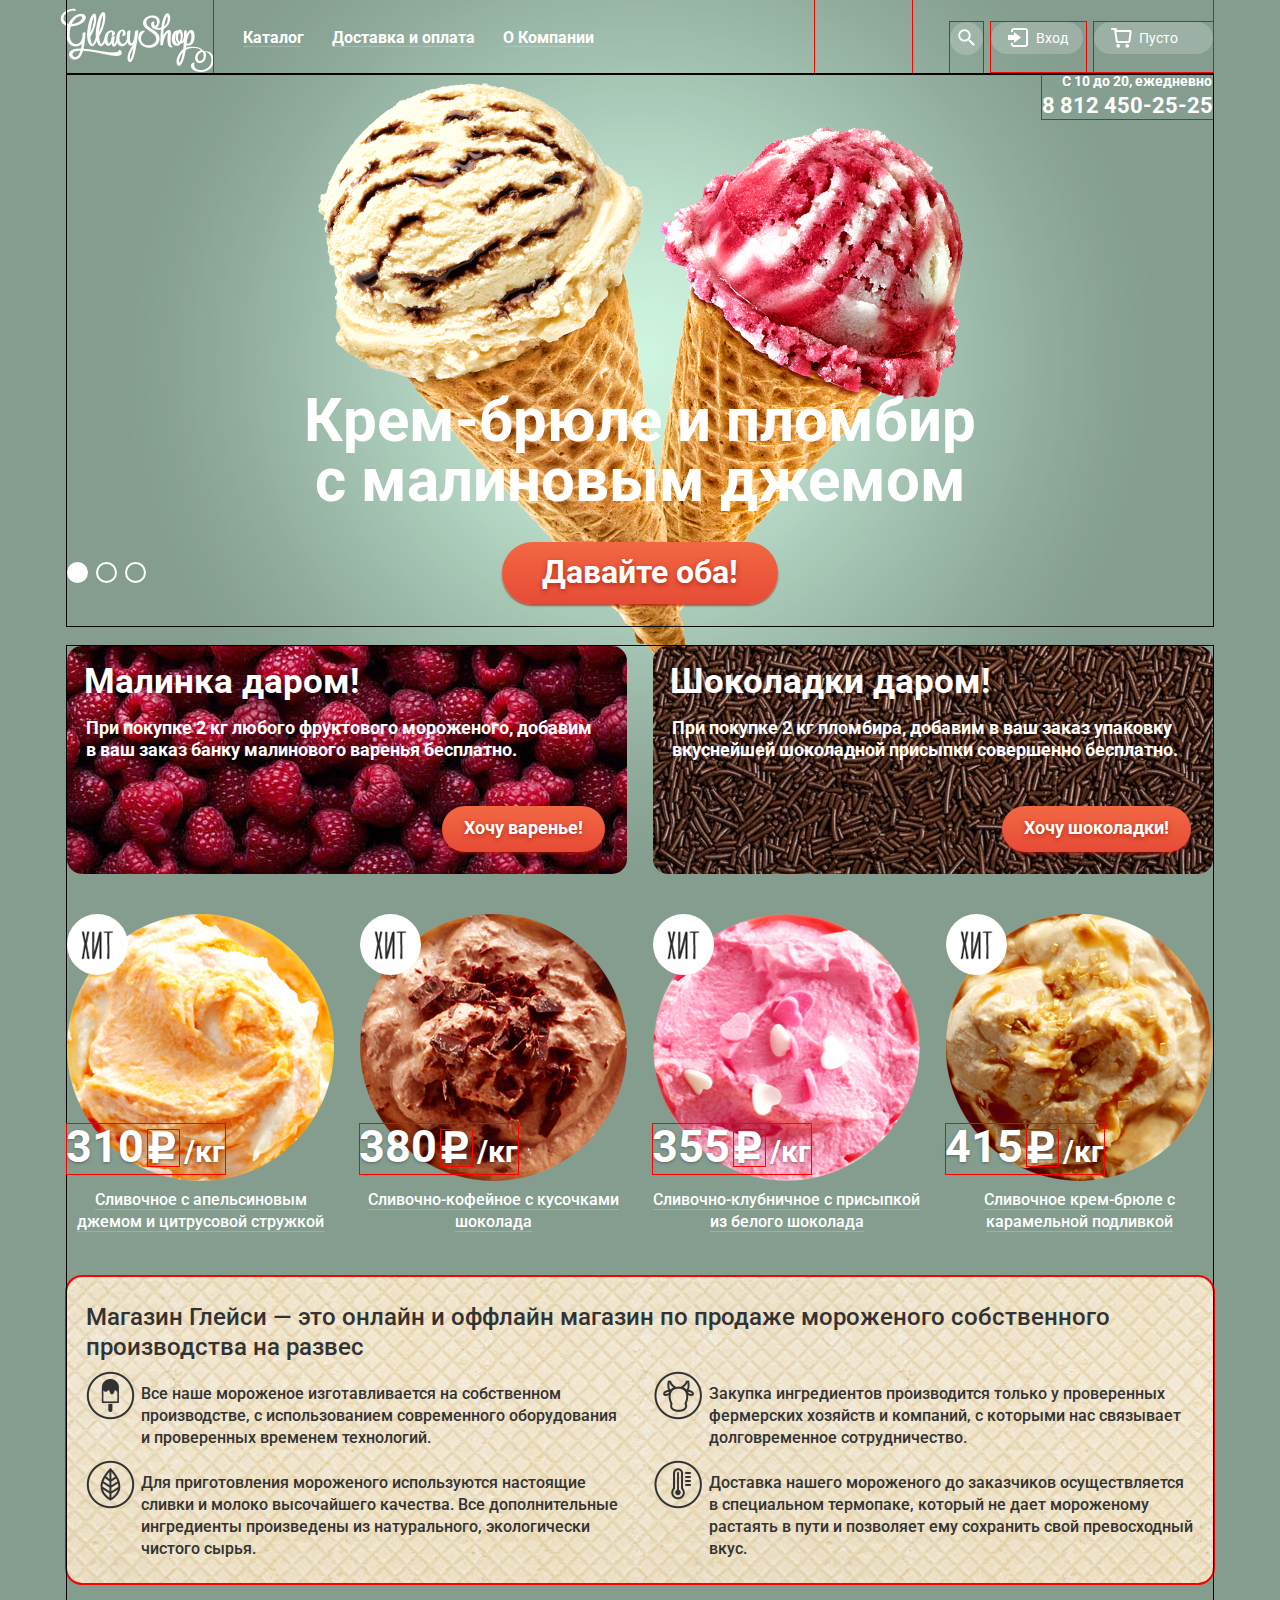
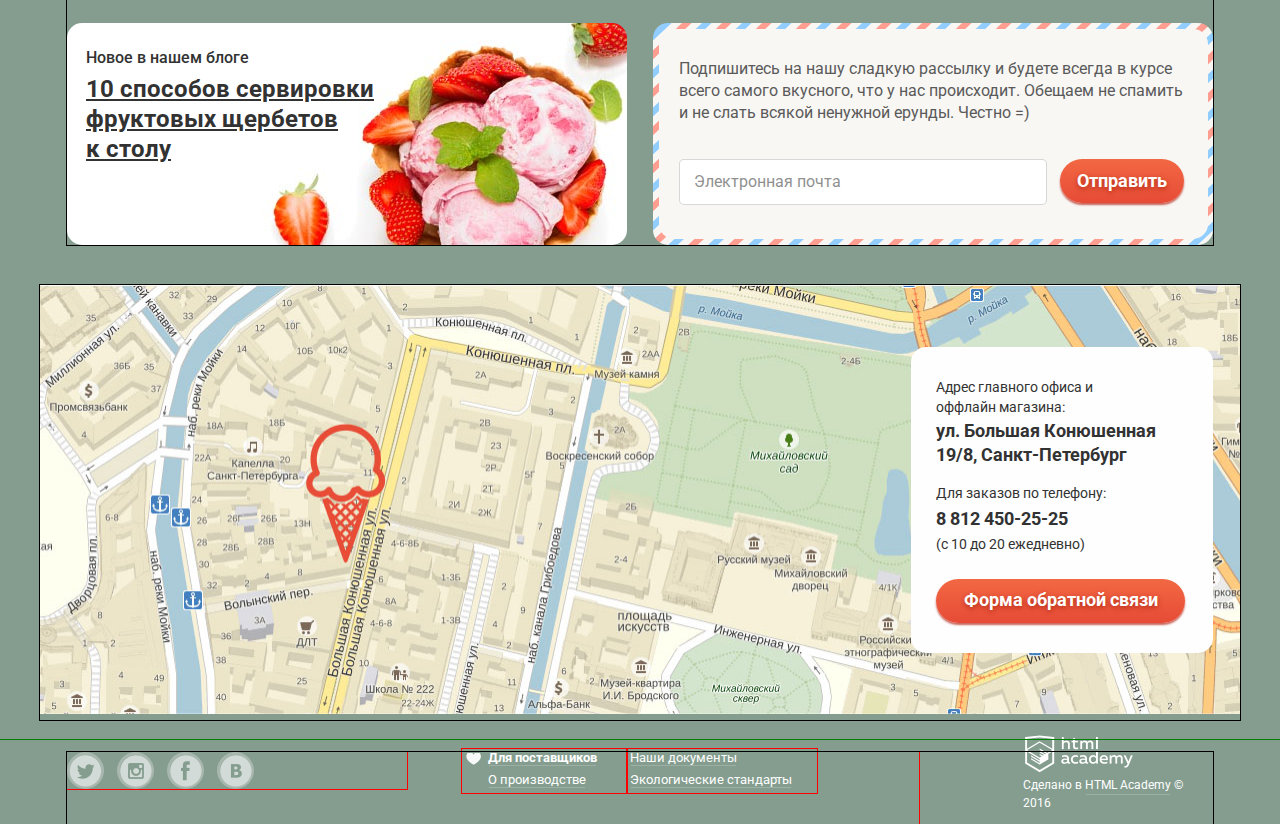
==== commit 1d3e0db3: "тестинг на переполнение" ====
--- a/index.html
+++ b/index.html
@@ -185,19 +185,6 @@
             <a class="contacts-btn" href="#">Форма обратной связи</a>
           </div>
         </div>
-        <div class="feedback-form popup">
-          <form action="#" method="post">
-            <button class="feedback-btn-close" type="button" title="Закрыть"></button>
-            <div class="feedback-title">Мы обязательно вам ответим!</div>
-            <input type="text" name="username" placeholder="Как вас зовут?">
-            <label for="username">Как вас зовут?</label>
-            <input type="email" name="email" placeholder="Ваша почта для ответа?">
-            <label for="email">Ваша почта для ответа?</label>
-            <textarea name="comment" placeholder="Напишите что-нибудь..."></textarea>
-            <label for="comment">Напишите что-нибудь...</label>
-            <button class="feedback-btn-send" type="submit">Отправить</button>
-          </form>
-        </div>
         <div class="google-map">
           <iframe src="https://www.google.com/maps/embed?pb=!1m18!1m12!1m3!1d1998.5989424123713!2d30.320894615722327!3d59.93879686904836!2m3!1f0!2f0!3f0!3m2!1i1024!2i768!4f13.1!3m3!1m2!1s0x4696310fca5ba729%3A0xea9c53d4493c879f!2z0JHQvtC70YzRiNCw0Y8g0JrQvtC90Y7RiNC10L3QvdCw0Y8g0YPQuy4sIDE5LCDQodCw0L3QutGCLdCf0LXRgtC10YDQsdGD0YDQsywgMTkxMTg2!5e0!3m2!1sru!2sru!4v1463278178954" width="100%" height="429" frameborder="0" style="border:0" allowfullscreen></iframe>
         </div>
@@ -226,8 +213,20 @@
           </section>
         </div>
       </footer>
-
-   </div>
-   <div class="overlay"></div>
- </body>
+      <div class="feedback-form popup">
+        <form action="#" method="post">
+          <button class="feedback-btn-close" type="button" title="Закрыть"></button>
+          <div class="feedback-title">Мы обязательно вам ответим!</div>
+          <input type="text" name="username" placeholder="Как вас зовут?">
+          <label for="username">Как вас зовут?</label>
+          <input type="email" name="email" placeholder="Ваша почта для ответа?">
+          <label for="email">Ваша почта для ответа?</label>
+          <textarea name="comment" placeholder="Напишите что-нибудь..."></textarea>
+          <label for="comment">Напишите что-нибудь...</label>
+          <button class="feedback-btn-send" type="submit">Отправить</button>
+        </form>
+      </div>
+    </div>
+    <div class="overlay"></div>
+  </body>
 </html>
--- a/css/style.css
+++ b/css/style.css
@@ -154,8 +154,15 @@
 
 .main-header img {
   float: left;
+  width: 154px;
+  height: 64px;
   margin-top: 8px;
   margin-left: -7px;
+}
+
+img {
+  max-width: 100%;
+  height: auto;
 }
 
 /* navigation */
@@ -818,16 +825,6 @@
   padding-bottom: 20px;
 }
 
-.icecream-item-2::after {
-  content: "";
-  position: absolute;
-  top: 130px;
-  left: 20px;
-  width: 500px;
-  height: 1px;
-  background-color: #cacac7;
-}
-
 .cart-remove {
   position: relative;
   width: 11px;
@@ -910,6 +907,7 @@
 }
 
 .total-cost {
+  position: relative;
   padding-top: 15px;
   padding-bottom: 15px;
   text-align: right;
@@ -917,6 +915,16 @@
   line-height: 18px;
   font-weight: 700;
   color: #333333;
+}
+
+.total-cost::before {
+  content: "";
+  position: absolute;
+  top: 0;
+  right: 0;
+  width: 500px;
+  height: 1px;
+  background-color: #cacac7;
 }
 
 .cart-btn {
@@ -1046,151 +1054,151 @@
 
  /* hits */
 
- .product-item {
-   position: relative;
-   display: inline-block;
-   vertical-align: top;
-   width: 267px;
-   margin: 40px 22px 0 0;
-   text-align: center;
+.product-item {
+  position: relative;
+  display: inline-block;
+  vertical-align: top;
+  width: 267px;
+  margin: 40px 22px 0 0;
+  text-align: center;
 }
 
 .product-item:nth-child(4n) {
   margin-right: 0;
 }
 
- .product-item img {
-   position: relative;
-   width: 267px;
-   height: 267px;
-   margin-bottom: 2px;
- }
-
- .hit::after {
-   content: "";
-   position: absolute;
-   top: 0;
-   left: 0;
-   width: 61px;
-   height: 61px;
-   background: #ffffff url("../img/sprite.png") no-repeat -15px -638px;
-   border-radius: 100px;
- }
-
- .item-price {
-   position: absolute;
-   display: inline-block;
-   vertical-align: top;
-   top: 210px;
-   left: 0;
-   color: #ffffff;
-   outline: 1px solid red;
- }
-
- .price {
-   font-size: 45px;
-   line-height: 45px;
-   text-shadow: 0 1px 3px rgba(49, 50, 53, 0.5);
-   margin-right: 36px;
-   margin-left: -1px;
- }
-
- .price::after {
-   content: "";
-   position: absolute;
-   top: 6px;
-   left: 81px;
-   width: 31px;
-   height: 36px;
-   background: url("../img/sprite.png") -16px -1640px;
-   outline: 1px solid red;
- }
-
- .weight {
-   font-size: 30px;
-   line-height: 45px;
-   text-shadow: 0 1px 3px rgba(49, 50, 53, 0.5);
- }
-
- .item-description {
-   position: relative;
-   font-size: 16px;
-   line-height: 22px;
-   font-weight: 500;
-   color: #ffffff;
-   margin: 0;
-   text-align: center;
-   border-bottom: 1px solid rgba(255, 255, 255, 0.2);
- }
-
- .product-item::before {
-   content: "";
-   position: absolute;
-   left: -7px;
-   top: -5px;
-   width: 280px;
-   bottom: -70px;
-   border-radius: 10px;
-   background-color: rgba(255, 255, 255, 0.2);
-   box-shadow: 0 20px 20px 0 rgba(0, 0, 0, 0.4);
-   cursor: pointer;
-   display: none;
- }
-
- .product-item:hover::before {
-   display: block;
- }
-
- .product-item:hover {
-   z-index: 20;
- }
-
- .product-item:hover .quick-view-btn {
-   display: block;
- }
-
- .quick-view-btn {
-   position: absolute;
-   bottom: -60px;
-   padding-left: 30px;
-   z-index: 10;
-   display: none;
- }
-
- .view-btn {
-   display: inline-block;
-   vertical-align: top;
-   padding: 12px 19px;
-   font-size: 18px;
-   line-height: 24px;
-   color: #ffffff;
-   text-decoration: none;
-   text-shadow: 0 2px 5px rgba(160, 32, 11, 0.76);
-   background: #f26843;
-   background: linear-gradient(to bottom, #f26843 0%, #e74b36 100%);
-   border-radius: 100px;
-   box-shadow: 0 2px 2px rgba(172, 16, 0, 0.64);
-   border: none;
-   cursor: pointer;
- }
-
- .view-btn:hover {
-   background: linear-gradient(to bottom, #f58669 0%, #ec6f5e 100%);
-   box-shadow: 0 2px 2px rgba(172, 16, 0, 1);
-   color: #ffffff;
-   border: none;
- }
-
- .view-btn:active {
-   background: linear-gradient(to bottom, #d84732 0%, #e1613e 100%);
-   box-shadow: inset 0 2px 2px rgba(172, 16, 0, 1);
-   color: #ffffff;
-   border: none;
- }
-
- /* end hits */
-
-  /* about gllacy */
+.product-item img {
+  position: relative;
+  width: 267px;
+  height: 267px;
+  margin-bottom: 2px;
+}
+
+.hit::after {
+  content: "";
+  position: absolute;
+  top: 0;
+  left: 0;
+  width: 61px;
+  height: 61px;
+  background: #ffffff url("../img/sprite.png") no-repeat -15px -638px;
+  border-radius: 100px;
+}
+
+.item-price {
+  position: absolute;
+  display: inline-block;
+  vertical-align: top;
+  top: 210px;
+  left: 0;
+  color: #ffffff;
+  outline: 1px solid red;
+}
+
+.price {
+  font-size: 45px;
+  line-height: 45px;
+  text-shadow: 0 1px 3px rgba(49, 50, 53, 0.5);
+  margin-right: 36px;
+  margin-left: -1px;
+}
+
+.price::after {
+  content: "";
+  position: absolute;
+  top: 6px;
+  left: 81px;
+  width: 31px;
+  height: 36px;
+  background: url("../img/sprite.png") -16px -1640px;
+  outline: 1px solid red;
+}
+
+.weight {
+  font-size: 30px;
+  line-height: 45px;
+  text-shadow: 0 1px 3px rgba(49, 50, 53, 0.5);
+}
+
+.item-description {
+  position: relative;
+  font-size: 16px;
+  line-height: 22px;
+  font-weight: 500;
+  color: #ffffff;
+  margin: 0;
+  text-align: center;
+  border-bottom: 1px solid rgba(255, 255, 255, 0.2);
+}
+
+.product-item::before {
+  content: "";
+  position: absolute;
+  left: -7px;
+  top: -5px;
+  width: 280px;
+  bottom: -70px;
+  border-radius: 10px;
+  background-color: rgba(255, 255, 255, 0.2);
+  box-shadow: 0 20px 20px 0 rgba(0, 0, 0, 0.4);
+  cursor: pointer;
+  display: none;
+}
+
+.product-item:hover::before {
+  display: block;
+}
+
+.product-item:hover {
+  z-index: 20;
+}
+
+.product-item:hover .quick-view-btn {
+  display: block;
+}
+
+.quick-view-btn {
+  position: absolute;
+  bottom: -60px;
+  padding-left: 30px;
+  z-index: 10;
+  display: none;
+}
+
+.view-btn {
+  display: inline-block;
+  vertical-align: top;
+  padding: 12px 19px;
+  font-size: 18px;
+  line-height: 24px;
+  color: #ffffff;
+  text-decoration: none;
+  text-shadow: 0 2px 5px rgba(160, 32, 11, 0.76);
+  background: #f26843;
+  background: linear-gradient(to bottom, #f26843 0%, #e74b36 100%);
+  border-radius: 100px;
+  box-shadow: 0 2px 2px rgba(172, 16, 0, 0.64);
+  border: none;
+  cursor: pointer;
+}
+
+.view-btn:hover {
+  background: linear-gradient(to bottom, #f58669 0%, #ec6f5e 100%);
+  box-shadow: 0 2px 2px rgba(172, 16, 0, 1);
+  color: #ffffff;
+  border: none;
+}
+
+.view-btn:active {
+  background: linear-gradient(to bottom, #d84732 0%, #e1613e 100%);
+  box-shadow: inset 0 2px 2px rgba(172, 16, 0, 1);
+  color: #ffffff;
+  border: none;
+}
+
+/* end hits */
+
+/* about gllacy */
 
 .about-gllacy {
   width: 1146px;
@@ -1281,7 +1289,7 @@
 .blog {
   float: left;
   width: 560px;
-  min-height: 220px;
+  min-height: 222px;
   box-sizing: border-box;
   background: #ffffff url("../img/blog-bg.jpg") no-repeat -28px -223px;
   border-radius: 15px;
@@ -1289,7 +1297,6 @@
 }
 
 .subscribe {
-  position: relative;
   float: right;
   width: 560px;
   min-height: 220px;
@@ -1302,10 +1309,8 @@
 }
 
 .subscribe-wrapper {
-  position: absolute;
-  top: 6px;
-  left: 6px;
   width: 549px;
+  min-height: 210px;
   box-sizing: border-box;
   background-color: #f8f7f4;
   border-radius: 15px;
@@ -1959,6 +1964,7 @@
   padding: 0;
   margin: 0;
   font-size: 0;
+  width: 900px;
   outline: 1px solid red;
 }
 
@@ -2104,7 +2110,7 @@
 	left: 0;
 	width: 18px;
 	height: 18px;
-	border: 1px solid #ffffff;
+  border: 1px solid #ffffff;
   border-radius: 50%;
 }
 
@@ -2135,6 +2141,28 @@
   background-position: -16px -216px;
 }
 
+input[type="checkbox"]:checked:disabled + label::before {
+	content: "";
+	position: absolute;
+	top: 0;
+	left: 0;
+	width: 18px;
+	height: 18px;
+  border: 1px solid rgba(255, 255, 255, 0.2);
+  background: url("../img/sprite.png") no-repeat center;
+  background-position: -57px -216px;
+}
+
+input[type="checkbox"]:disabled + label::before {
+	content: "";
+	position: absolute;
+	top: 0;
+	left: 0;
+	width: 18px;
+	height: 18px;
+  border: 1px solid rgba(255, 255, 255, 0.4);
+}
+
 .topping-options label::before {
 	content: "";
 	position: absolute;
@@ -2259,7 +2287,6 @@
 /* pagination */
 
 .pagination {
-  position: relative;
   padding-bottom: 25px;
   margin-top: 90px;
   margin-bottom: 28px;
@@ -2288,7 +2315,7 @@
   border: none;
 }
 
-.pagination a:focus {
+.pagination a:active {
   background-color: rgba(255, 255, 255, 1);
   color: #000000;
   border-radius: 50%;
@@ -2301,36 +2328,33 @@
   border-radius: 50%;
 }
 
-.pagination a:first-child,
-.pagination a:last-child {
+.pagination a:first-child {
   font-size: 0;
   width: 27px;
   height: 27px;
   padding: 0;
-}
-
-.pagination-prev::before {
-  content: "";
-	position: absolute;
-  top: 0;
-	right: 164px;
-	width: 27px;
-	height: 27px;
-	background: url("../img/sprite.png") no-repeat -5px -864px;
+  background: url("../img/sprite.png") no-repeat -10px -864px;
   opacity: 0.2;
   outline: 1px solid red;
 }
 
-.pagination-next::before {
-  content: "";
-  position: absolute;
-  top: 0;
-  right: 0;
+.pagination a:last-child {
+  font-size: 0;
   width: 27px;
   height: 27px;
-  background: url("../img/sprite.png") no-repeat -5px -908px;
+  padding: 0;
+  background: url("../img/sprite.png") no-repeat 0 -908px;
   opacity: 1;
   outline: 1px solid red
 }
 
+.pagination a:first-child:hover,
+.pagination a:last-child:hover {
+  background-color: transparent;
+}
+
+.pagination a:last-child:active {
+  background-color: transparent;
+}
+
 /* end pagination */
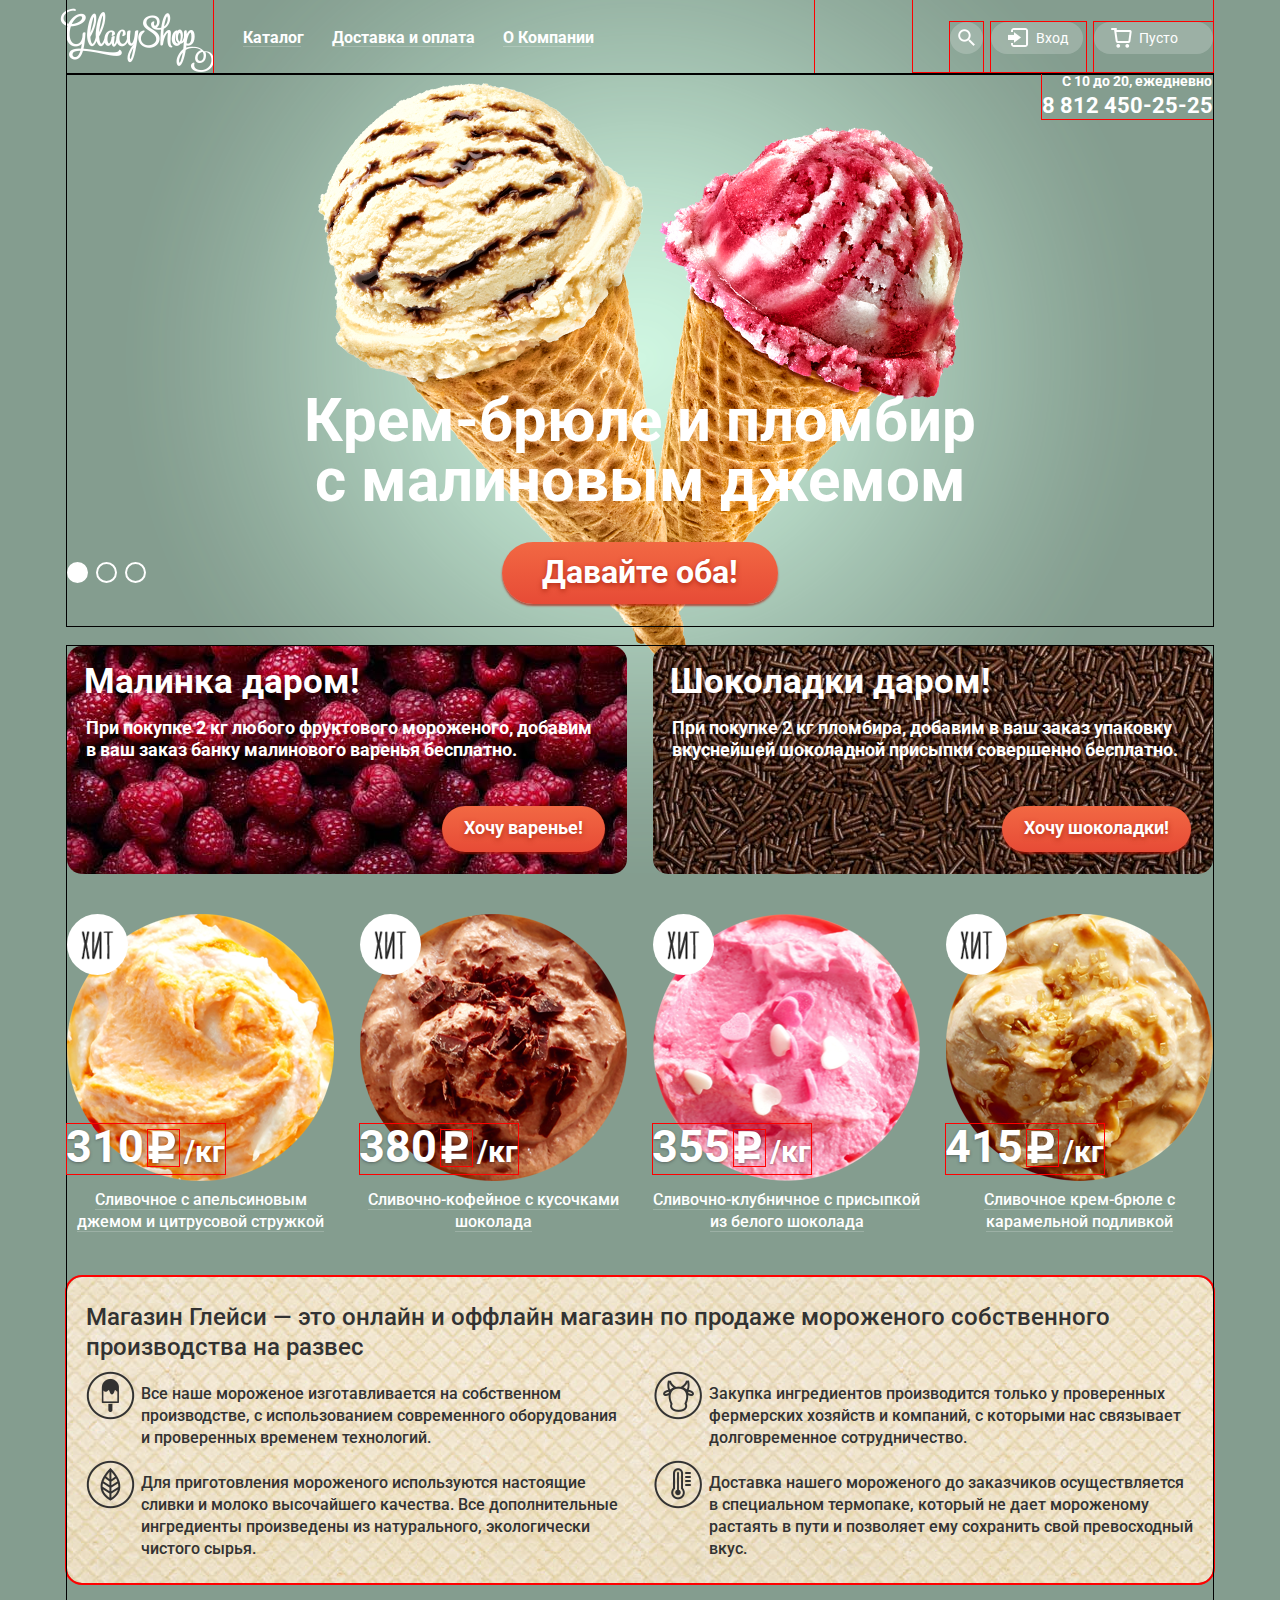
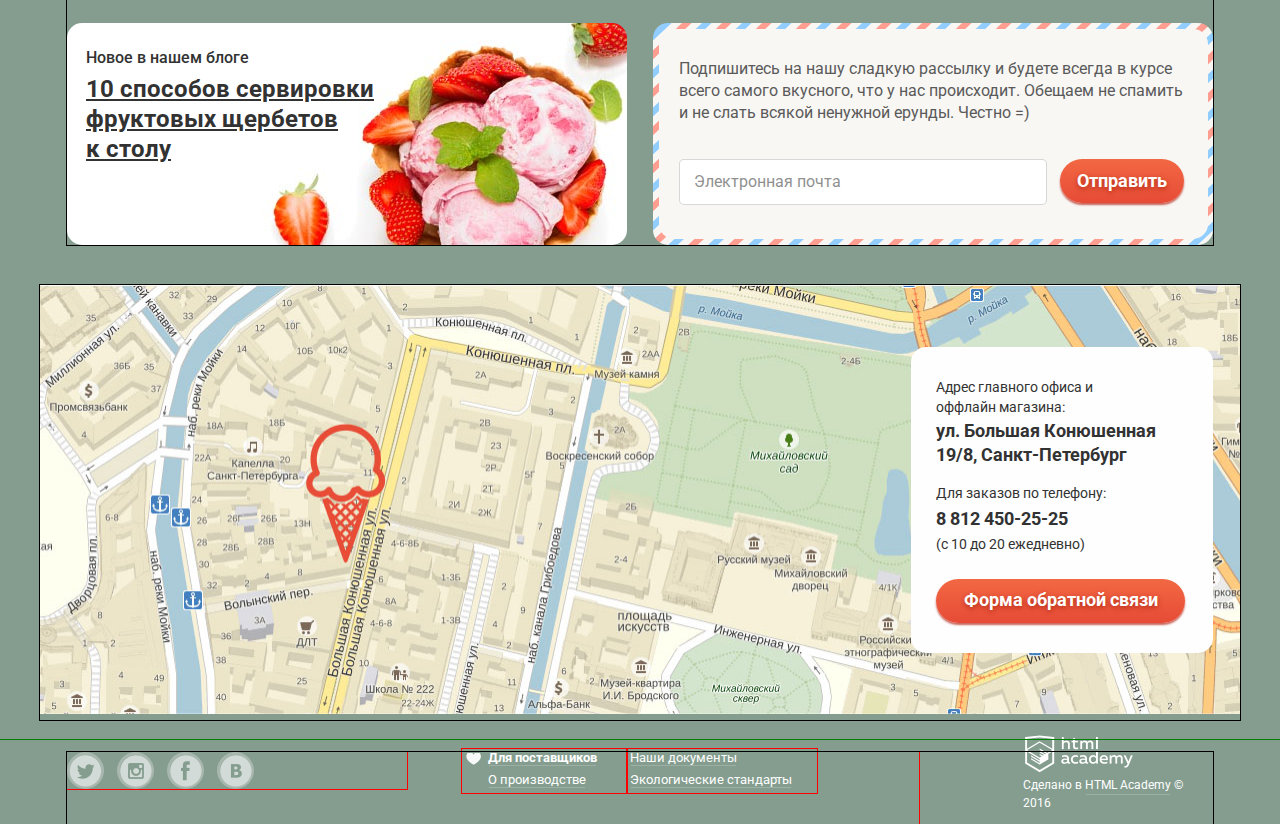
==== commit 743a8d31: "изменения в разметке и стилях с учетом добавления JS" ====
--- a/index.html
+++ b/index.html
@@ -185,9 +185,10 @@
             <a class="contacts-btn" href="#">Форма обратной связи</a>
           </div>
         </div>
-        <div class="google-map">
+        <div class="interactive-map" id="yandex-map"></div>
+        <!--<div class="google-map">
           <iframe src="https://www.google.com/maps/embed?pb=!1m18!1m12!1m3!1d1998.5989424123713!2d30.320894615722327!3d59.93879686904836!2m3!1f0!2f0!3f0!3m2!1i1024!2i768!4f13.1!3m3!1m2!1s0x4696310fca5ba729%3A0xea9c53d4493c879f!2z0JHQvtC70YzRiNCw0Y8g0JrQvtC90Y7RiNC10L3QvdCw0Y8g0YPQuy4sIDE5LCDQodCw0L3QutGCLdCf0LXRgtC10YDQsdGD0YDQsywgMTkxMTg2!5e0!3m2!1sru!2sru!4v1463278178954" width="100%" height="429" frameborder="0" style="border:0" allowfullscreen></iframe>
-        </div>
+        </div>!-->
       </div>
       <footer class="main-footer">
         <div class="container clearfix">
@@ -213,13 +214,13 @@
           </section>
         </div>
       </footer>
-      <div class="feedback-form popup">
+      <div class="feedback-form">
         <form action="#" method="post">
           <button class="feedback-btn-close" type="button" title="Закрыть"></button>
           <div class="feedback-title">Мы обязательно вам ответим!</div>
-          <input type="text" name="username" placeholder="Как вас зовут?">
+          <input type="text" id="username" name="username" placeholder="Как вас зовут?">
           <label for="username">Как вас зовут?</label>
-          <input type="email" name="email" placeholder="Ваша почта для ответа?">
+          <input type="email" id="email" name="email" placeholder="Ваша почта для ответа?">
           <label for="email">Ваша почта для ответа?</label>
           <textarea name="comment" placeholder="Напишите что-нибудь..."></textarea>
           <label for="comment">Напишите что-нибудь...</label>
@@ -228,5 +229,7 @@
       </div>
     </div>
     <div class="overlay"></div>
+    <script src="js/popup.js"></script>
+    <script type="text/javascript" charset="utf-8" async src="https://api-maps.yandex.ru/services/constructor/1.0/js/?sid=mUsBvRryX9FpwZT29dFICZE5Yoit-XpV&amp;width=100%&amp;height=429&amp;lang=ru_RU&amp;sourceType=constructor&amp;id=yandex-map"></script>
   </body>
 </html>
--- a/css/style.css
+++ b/css/style.css
@@ -369,7 +369,7 @@
   font-size: 0;
   line-height: 0;
   width: 33px;
-  height: 33px;
+  height: 32px;
   text-decoration: none;
   cursor: pointer;
   padding: 0;
@@ -1342,8 +1342,11 @@
   margin: 0;
 }
 
+.mail {
+  position: relative;
+}
+
 .subscribe-wrapper input[type="email"] {
-  position: relative;
   width: 368px;
   box-sizing: border-box;
 	margin: 35px 0 0 0;
@@ -1414,8 +1417,8 @@
 .subscribe-wrapper input[type="email"]:focus + label {
   display: block;
   position: absolute;
-  top: 115px;
-  left: 30px;
+  top: 20px;
+  left: 18px;
   font-size: 11px;
   line-height: 13px;
   font-weight: 400;
@@ -1477,7 +1480,7 @@
   height: 429px;
 }
 
-.google-map {
+.interactive-map {
   position: absolute;
   top: 0;
   width: 100%;
@@ -1754,6 +1757,57 @@
   display: none;
 }
 
+.feedback-form-show {
+  display: block;
+  -webkit-animation: bounce 0.6s;
+          animation: bounce 0.6s;
+}
+
+@-webkit-keyframes bounce {
+  0%   {
+    -webkit-transform: translateX(-2000px);
+  }
+  70%  {
+    -webkit-transform: translateX(30px);
+  }
+  90%  {
+    -webkit-transform: translateX(-10px);
+  }
+  100% {
+    -webkit-transform: translateX(0);
+  }
+}
+
+@keyframes bounce {
+  0%   {
+    transform: translateX(-2000px);
+  }
+  70%  {
+    transform: translateX(30px);
+  }
+  90%  {
+    transform: translateX(-10px);
+  }
+  100% {
+    transform: translateX(0);
+  }
+}
+
+.overlay {
+	position: fixed;
+	top: 0;
+	left:0;
+	width: 100%;
+	height: 100%;
+	background-color: rgba(0, 0, 0, 0.3);
+  z-index: 15;
+  display: none;
+}
+
+.overlay-show {
+	display: block;
+}
+
 .feedback-title {
   position: relative;
   font-size: 24px;
@@ -1836,7 +1890,7 @@
 
 .feedback-form input[type="text"]::-webkit-input-placeholder,
 .feedback-form input[type="email"]::-webkit-input-placeholder,
-.feedback-form textarea::-webkit-input-placeholder{
+.feedback-form textarea::-webkit-input-placeholder {
   font-weight: 400;
 }
 
@@ -1854,7 +1908,7 @@
 
 .feedback-form input[type="text"]::-moz-placeholder,
 .feedback-form input[type="email"]::-moz-placeholder,
-.feedback-form textarea::-moz-placeholder  {
+.feedback-form textarea::-moz-placeholder {
   font-weight: 400;
 }
 
@@ -1866,7 +1920,7 @@
 
 .feedback-form input[type="text"]:focus::-webkit-input-placeholder,
 .feedback-form input[type="email"]:focus::-webkit-input-placeholder,
-.feedback-form textarea:focus::-webkit-input-placeholder{
+.feedback-form textarea:focus::-webkit-input-placeholder {
   font-size: 0;
 }
 
@@ -1884,7 +1938,7 @@
 
 .feedback-form input[type="text"]:focus::-moz-placeholder,
 .feedback-form input[type="email"]:focus::-moz-placeholder,
-.feedback-form textarea:focus::-moz-placeholder  {
+.feedback-form textarea:focus::-moz-placeholder {
   font-size: 0;
 }
 
@@ -2116,51 +2170,41 @@
 
 .fatness-options label:hover::before,
 .topping-options label:hover::before {
-  box-shadow: inset 0 0 0 1px #ffffff;
+	box-shadow: inset 0 0 0 1px #ffffff;
+}
+
+input[type="radio"]:disabled + label::before {
+	content: "";
+	position: absolute;
+  top: 0;
+	left: 0;
+	width: 18px;
+	height: 18px;
+  border: 1px solid rgba(255, 255, 255, 0.4);
+  border-radius: 50%;
+  box-shadow: none;
+}
+
+input[type="radio"]:disabled:checked + label::after {
+	content: "";
+  position: absolute;
+	top: 4px;
+	left: 4px;
+	width: 12px;
+	height: 12px;
+	background-color: rgba(255, 255, 255, 0.4);
+  border-radius: 50%;
 }
 
 input[type="radio"]:checked + label::after {
 	content: "";
-	position: absolute;
+  position: absolute;
 	top: 4px;
 	left: 4px;
 	width: 12px;
 	height: 12px;
 	background-color: #ffffff;
   border-radius: 50%;
-}
-
-input[type="checkbox"]:checked + label::before {
-	content: "";
-	position: absolute;
-	top: 0;
-	left: 0;
-	width: 18px;
-	height: 18px;
-  background: url("../img/sprite.png") no-repeat center;
-  background-position: -16px -216px;
-}
-
-input[type="checkbox"]:checked:disabled + label::before {
-	content: "";
-	position: absolute;
-	top: 0;
-	left: 0;
-	width: 18px;
-	height: 18px;
-  border: 1px solid rgba(255, 255, 255, 0.2);
-  background: url("../img/sprite.png") no-repeat center;
-  background-position: -57px -216px;
-}
-
-input[type="checkbox"]:disabled + label::before {
-	content: "";
-	position: absolute;
-	top: 0;
-	left: 0;
-	width: 18px;
-	height: 18px;
-  border: 1px solid rgba(255, 255, 255, 0.4);
 }
 
 .topping-options label::before {
@@ -2171,6 +2215,40 @@
 	height: 18px;
 	border: 1px solid #ffffff;
   border-radius: 5px;
+}
+
+input[type="checkbox"]:disabled + label::before {
+	content: "";
+	position: absolute;
+  top: 0;
+	left: 0;
+	width: 18px;
+	height: 18px;
+  border: 1px solid rgba(255, 255, 255, 0.4);
+  border-radius: 5px;
+  box-shadow: none;
+}
+
+input[type="checkbox"]:disabled:checked + label::after {
+	content: "";
+  position: absolute;
+	top: 0;
+	left: 0;
+	width: 18px;
+	height: 18px;
+  background: url("../img/sprite.png") no-repeat center;
+  background-position: -56px -215px;
+}
+
+input[type="checkbox"]:checked + label::after {
+	content: "";
+  position: absolute;
+	top: 0;
+	left: 0;
+	width: 18px;
+	height: 18px;
+  background: url("../img/sprite.png") no-repeat center;
+  background-position: -15px -215px;
 }
 
 .filters-two label {
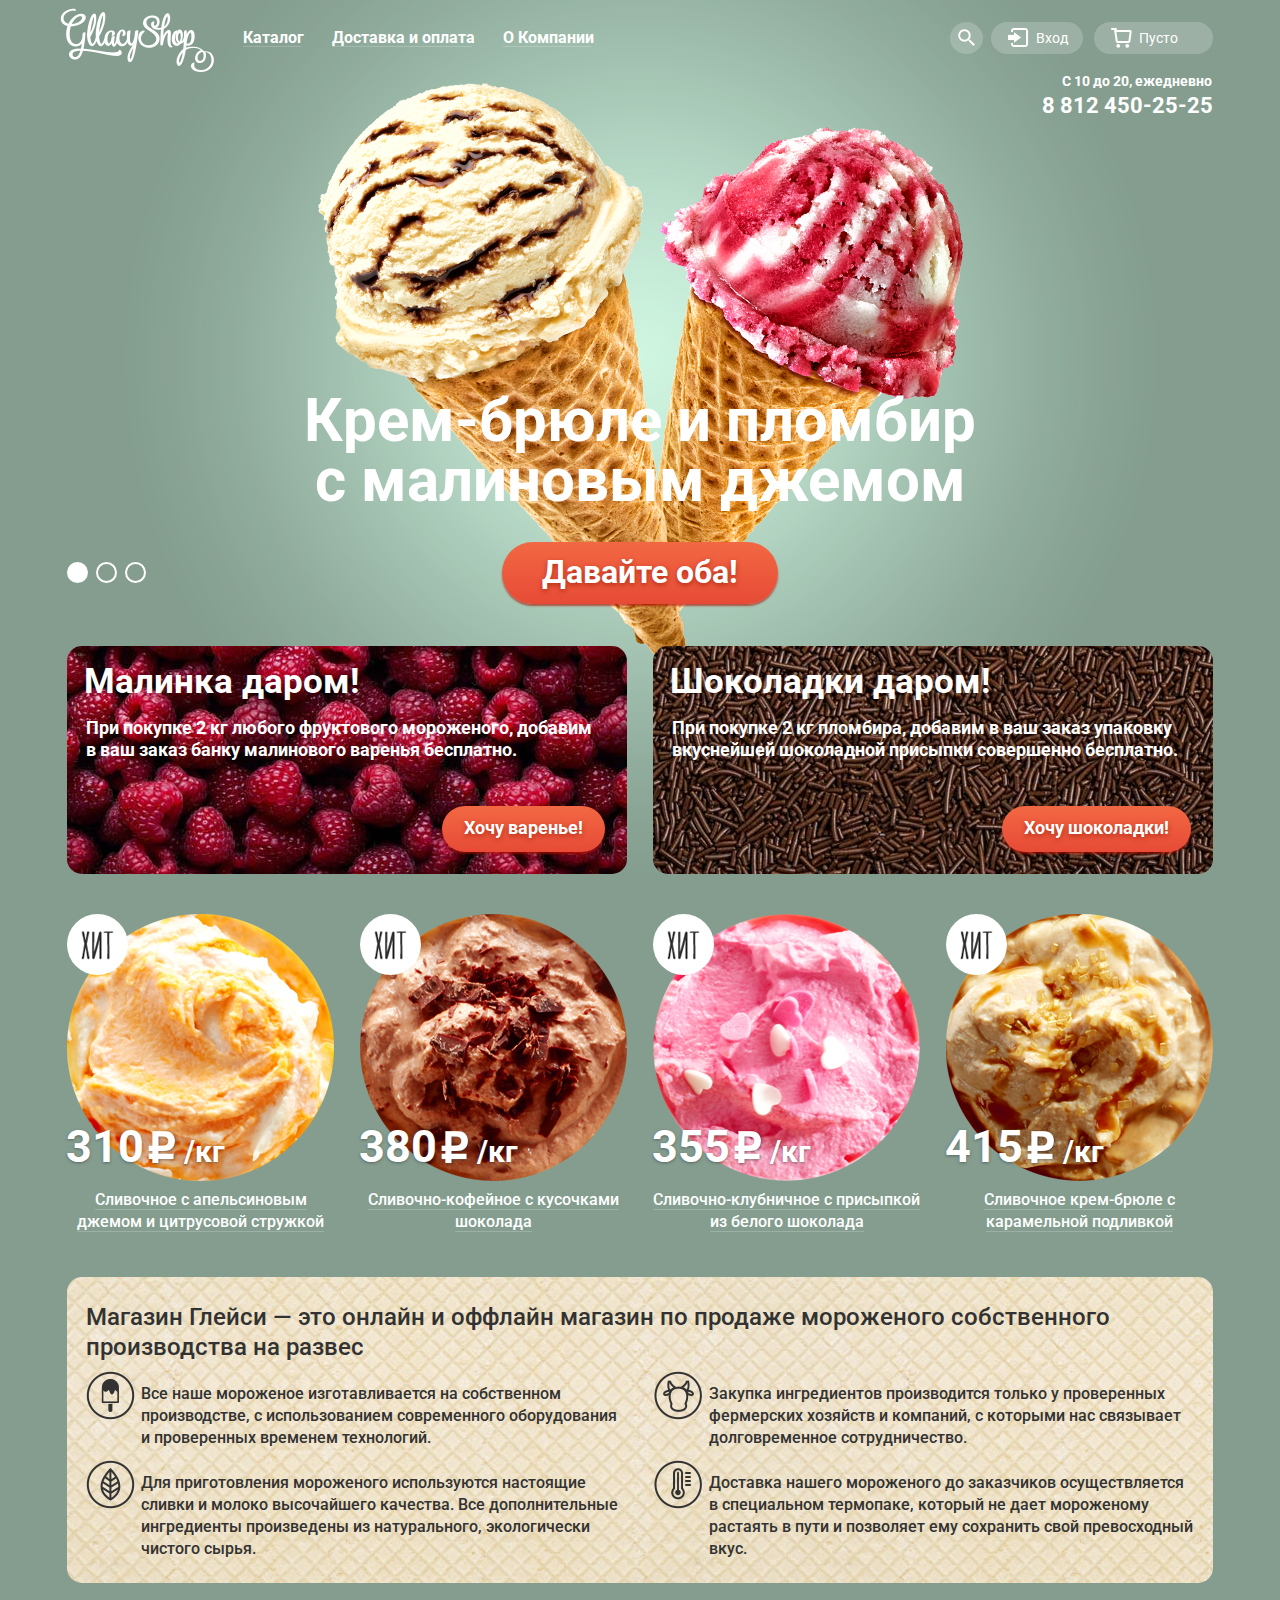
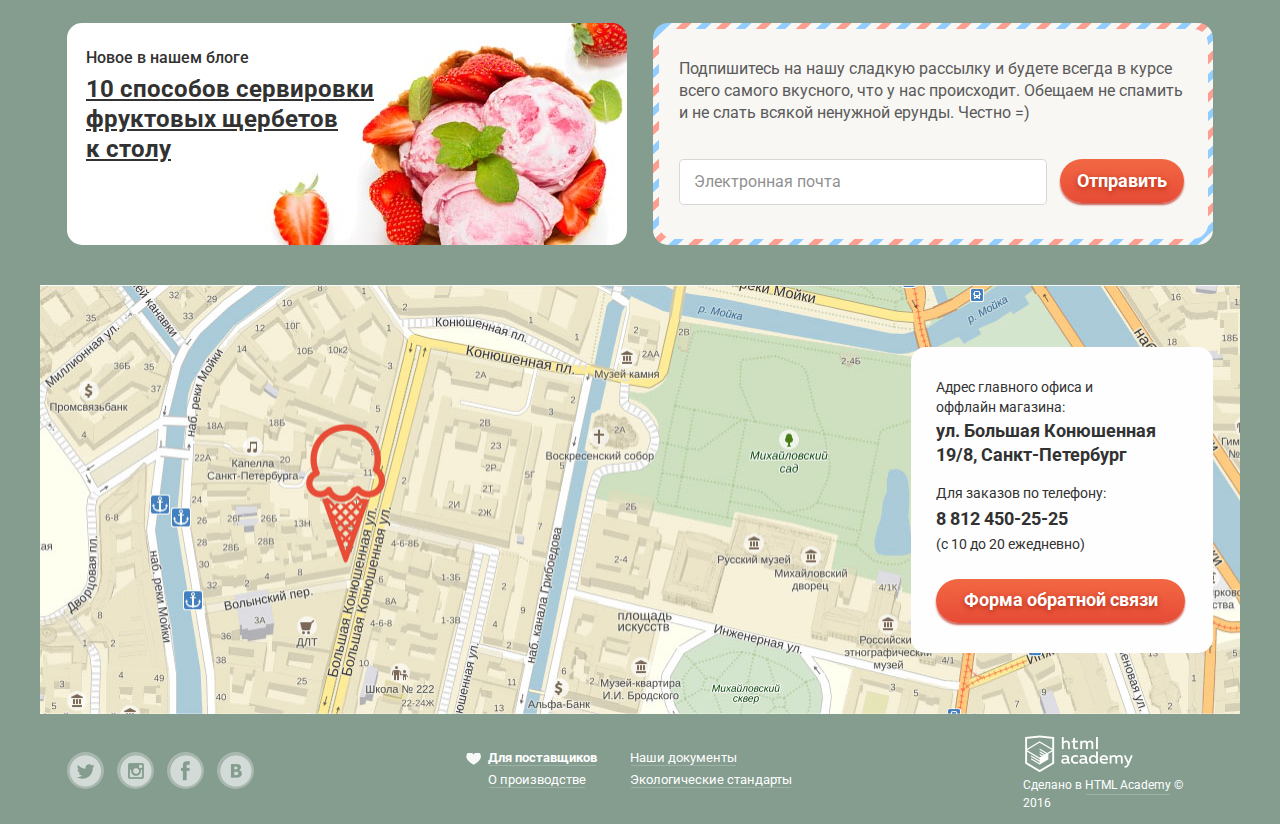
==== commit 83a51b17: "убраны обводки, добавлена минификация и префиксы" ====
--- a/index.html
+++ b/index.html
@@ -5,7 +5,7 @@
     <title>HTML Academy: Глейси</title>
     <link href="https://fonts.googleapis.com/css?family=Roboto:400,500,700&amp;subset=cyrillic-ext" rel="stylesheet">
     <link rel="stylesheet" href="css/normalize.css">
-    <link rel="stylesheet" href="css/style.css">
+    <link rel="stylesheet" href="css/style.min.css">
   </head>
   <body>
     <input type="radio" id="btn-1" name="toggle" checked>
@@ -34,7 +34,7 @@
             <div class="search">
               <div class="search-loupe">search
                 <form class="search-form" action="#" method="get">
-                  <input type="search" name="search" placeholder="Что ищем?" required="">
+                  <input type="search" name="search" id="search" placeholder="Что ищем?" required>
                   <label for="search">Что ищем?</label>
                 </form>
               </div>
@@ -43,9 +43,9 @@
               <a class="enter-link" href="#">Вход</a>
               <div class="login-form">
                 <form action="#" method="post">
-                  <input type="email" name="email" placeholder="Электронная почта" required>
+                  <input type="email" name="email" id="email" placeholder="Электронная почта" required>
                   <label for="email">Электронная почта</label>
-                  <input type="password" name="password" placeholder="Пароль" required>
+                  <input type="password" name="password" id="password" placeholder="Пароль" required>
                   <label for="password">Пароль</label>
                   <button class="enter-btn" type="submit">Войти</button>
                   <div class="enter-form">
@@ -165,8 +165,8 @@
             <div class="subscribe-wrapper">
               <p class="subscribe-offer">Подпишитесь на нашу сладкую рассылку и будете всегда в курсе всего самого вкусного, что у нас происходит. Обещаем не спамить и не слать всякой ненужной ерунды. Честно =)</p>
               <form class="mail" action="#" method="post">
-                <input type="email" name="email" placeholder="Электронная почта">
-                <label for="email">Электронная почта</label>
+                <input type="email" name="email" id="subscribe-email" placeholder="Электронная почта">
+                <label for="subscribe-email">Электронная почта</label>
                 <button class="subscribe-btn" type="submit">Отправить</button>
               </form>
             </div>
@@ -186,9 +186,6 @@
           </div>
         </div>
         <div class="interactive-map" id="yandex-map"></div>
-        <!--<div class="google-map">
-          <iframe src="https://www.google.com/maps/embed?pb=!1m18!1m12!1m3!1d1998.5989424123713!2d30.320894615722327!3d59.93879686904836!2m3!1f0!2f0!3f0!3m2!1i1024!2i768!4f13.1!3m3!1m2!1s0x4696310fca5ba729%3A0xea9c53d4493c879f!2z0JHQvtC70YzRiNCw0Y8g0JrQvtC90Y7RiNC10L3QvdCw0Y8g0YPQuy4sIDE5LCDQodCw0L3QutGCLdCf0LXRgtC10YDQsdGD0YDQsywgMTkxMTg2!5e0!3m2!1sru!2sru!4v1463278178954" width="100%" height="429" frameborder="0" style="border:0" allowfullscreen></iframe>
-        </div>!-->
       </div>
       <footer class="main-footer">
         <div class="container clearfix">
@@ -218,18 +215,18 @@
         <form action="#" method="post">
           <button class="feedback-btn-close" type="button" title="Закрыть"></button>
           <div class="feedback-title">Мы обязательно вам ответим!</div>
-          <input type="text" id="username" name="username" placeholder="Как вас зовут?">
+          <input type="text" name="username" id="username" placeholder="Как вас зовут?">
           <label for="username">Как вас зовут?</label>
-          <input type="email" id="email" name="email" placeholder="Ваша почта для ответа?">
-          <label for="email">Ваша почта для ответа?</label>
-          <textarea name="comment" placeholder="Напишите что-нибудь..."></textarea>
+          <input type="email" name="email" id="your-email" placeholder="Ваша почта для ответа?">
+          <label for="your-email">Ваша почта для ответа?</label>
+          <textarea name="comment" id="comment" placeholder="Напишите что-нибудь..."></textarea>
           <label for="comment">Напишите что-нибудь...</label>
           <button class="feedback-btn-send" type="submit">Отправить</button>
         </form>
       </div>
     </div>
     <div class="overlay"></div>
-    <script src="js/popup.js"></script>
-    <script type="text/javascript" charset="utf-8" async src="https://api-maps.yandex.ru/services/constructor/1.0/js/?sid=mUsBvRryX9FpwZT29dFICZE5Yoit-XpV&amp;width=100%&amp;height=429&amp;lang=ru_RU&amp;sourceType=constructor&amp;id=yandex-map"></script>
+    <script src="js/popup.min.js"></script>
+    <script type="text/javascript" charset="utf-8" async src="https://api-maps.yandex.ru/services/constructor/1.0/js/?sid=mUsBvRryX9FpwZT29dFICZE5Yoit-XpV&amp;width=100%25&amp;height=429&amp;lang=ru_RU&amp;sourceType=constructor&amp;id=yandex-map"></script>
   </body>
 </html>
--- a/css/style.min.css
+++ b/css/style.min.css
@@ -0,0 +1 @@
+body{min-width:1200px;margin:0 auto;font-size:16px;line-height:22px;color:#ffffff;font-weight:700;font-family:"Roboto", "Arial", sans-serif;background-color:#849d8f}body > input[type="radio"]{display:none}.site-wrapper{background-color:#849d8f;background-image:url("../img/slide-1.png");background-position:top center;background-repeat:no-repeat;min-width:1200px;-webkit-transition:background-image 0.5s ease, background-color 0.5s ease;transition:background-image 0.5s ease, background-color 0.5s ease}.site-wrapper::before,.site-wrapper::after{content:"";visibility:hidden}.site-wrapper::before,.site-wrapper::after{background-image:url("../img/slide-2.png")}.site-wrapper::after{background-image:url("../img/slide-1.png")}.slider{margin-bottom:20px;position:relative;padding-top:552px;text-align:center;color:#ffffff}.slide{display:none}.slider-title{width:700px;font-size:60px;line-height:60px;margin:-235px auto 31px auto}.slider-btn{display:inline-block;vertical-align:top;padding:8px 40px 10px 40px;font-size:32px;line-height:44px;color:#ffffff;text-decoration:none;text-shadow:0 2px 5px rgba(160, 32, 11, 0.76);background:-webkit-linear-gradient(top, #f26843 0%, #e74b36 100%);background:linear-gradient(to bottom, #f26843 0%, #e74b36 100%);border-radius:100px;box-shadow:0 2px 2px rgba(172, 16, 0, 0.64)}.slider-btn:hover{background:-webkit-linear-gradient(top, #f58669 0%, #ec6f5e 100%);background:linear-gradient(to bottom, #f58669 0%, #ec6f5e 100%);box-shadow:0 2px 2px rgba(172, 16, 0, 1);color:#ffffff;border:none}.slider-btn:active{background:-webkit-linear-gradient(top, #d84732 0%, #e1613e 100%);background:linear-gradient(to bottom, #d84732 0%, #e1613e 100%);box-shadow:inset 0 2px 2px rgba(172, 16, 0, 1);color:#ffffff;border:none}.slider-controls{position:absolute;left:0;bottom:42px;z-index:20;font-size:0}.slider-controls label{display:inline-block;width:17px;height:17px;vertical-align:top;background-color:transparent;margin-right:8px;border:2px solid #ffffff;border-radius:50%;cursor:pointer}.slider-controls label:hover{background-color:rgba(255, 255, 255, 0.4)}#btn-1:checked ~ .site-wrapper #slide-1,#btn-2:checked ~ .site-wrapper #slide-2,#btn-3:checked ~ .site-wrapper #slide-3{display:block}#btn-1:checked ~ .site-wrapper label[for="btn-1"],#btn-2:checked ~ .site-wrapper label[for="btn-2"],#btn-3:checked ~ .site-wrapper label[for="btn-3"]{background-color:#ffffff}#btn-1:checked ~ .site-wrapper{background-color:#849d8f;background-image:url("../img/slide-1.png")}#btn-2:checked ~ .site-wrapper{background-color:#8996a6;background-image:url("../img/slide-2.png")}#btn-3:checked ~ .site-wrapper{background-color:#9d8b84;background-image:url("../img/slide-3.png")}.clearfix::after{content:"";display:table;clear:both}.container{width:1146px;margin:0 auto}.main-header img{float:left;width:154px;height:64px;margin-top:8px;margin-left:-7px}img{max-width:100%;height:auto}.main-navigation{float:left;width:600px}.navigation{list-style:none;padding-top:22px;padding-left:15px;margin:0}.navigation-item::after{content:"";position:absolute;right:13px;top:24px;left:14px;height:1px;background:rgba(255, 255, 255, 0.2)}.navigation-item:hover::after{display:none}.navigation a{position:relative;display:inline-block;vertical-align:top;color:#ffffff;text-decoration:none;font-size:16px;line-height:18px;padding:7px 10px 7px 14px}.navigation a:active,.navigation a:hover{color:#333333;background-color:#f8f7f4;border:none;border-radius:100px}.navigation .current-inner-page{background-color:#d07058;border:none;border-radius:100px}.dropdown{position:relative}.navigation ul{margin:0;padding:0;list-style:none;font-size:0}.navigation li{list-style:none;display:inline-block;vertical-align:top;padding-bottom:20px}.dropdown-nav{position:absolute;top:40px;left:0;width:145px;padding:0;margin:0;list-style:none;background:#f8f7f4;border-radius:10px;box-shadow:0 20px 20px 0 rgba(0, 0, 0, 0.4);z-index:25;display:none}.dropdown-nav li{list-style:none;padding:0;margin:0}.dropdown-nav a{color:#323232;font-size:14px;line-height:16px;font-weight:400;text-decoration:none;width:105px;padding:8px 20px;border:none}.dropdown-nav li:first-child a{padding-top:16px;font-weight:bold;border-radius:10px 10px 0 0;position:relative}.dropdown-nav li:first-child:hover::before,.dropdown-nav li:first-child::before{content:"";position:absolute;width:128px;height:1px;top:36px;left:10px;background-color:#d1d0ce;z-index:10}.dropdown-nav li:last-child a{border-radius:0 0 10px 10px}.navigation li:first-child:hover .dropdown-nav{display:block}.dropdown-nav .catalog-title{font-size:14px;line-height:16px;font-weight:700;color:#323232;margin:10px 20px}.dropdown:hover .navigation-item{background:#f8f7f4;color:#333333;border-radius:100px;border:none}.dropdown-nav a:hover{background-color:#fbded8;border-radius:0}.dropdown-nav a:active{background-color:#f6b5a5;box-shadow:none}.dropdown-nav .active{background-color:#d07058;color:#ffffff;cursor:pointer}.user-block{position:relative;float:right;width:300px;font-size:14px;text-align:right;padding-top:22px;margin-right:0}.search,.enter,.cart{display:inline-block;vertical-align:top;position:relative;margin-right:5px;padding-bottom:18px}.cart{margin-right:0}.search:hover .search-form{display:block}.search-loupe{position:relative;color:#ffffff;background:rgba(255, 255, 255, 0.2);border-radius:50%;font-size:0;line-height:0;width:33px;height:32px;text-decoration:none;cursor:pointer;padding:0}.search-form{position:absolute;top:40px;right:0;padding:20px 16px;background:#f8f7f4;border-radius:5px;box-shadow:0 20px 20px 0 rgba(0, 0, 0, 0.4);z-index:10;display:none}.search-form > input[type="search"]{width:311px;height:44px;box-sizing:border-box;border:1px solid rgba(178, 178, 178, 0.52);border-radius:5px;padding:10px 14px;font-size:16px;line-height:24px;font-weight:700;color:#323232}.search-form input[type="search"]:hover{padding:9px 13px;border:2px solid rgba(178, 178, 178, 0.52)}.search-form input[type="search"]:focus{padding:9px 13px;border:2px solid rgba(46, 136, 228, 0.52);outline:none}.search-form input[type="search"]::-webkit-input-placeholder{font-weight:400}.search-form input[type="search"]::-ms-input-placeholder{font-weight:400}.search-form input[type="search"]:-ms-input-placeholder{font-weight:400}.search-form input[type="search"]::-moz-placeholder{font-weight:400}.search-form input[type="search"]:-moz-placeholder{font-weight:400}.search-form input[type="search"]:focus::-webkit-input-placeholder{font-size:0}.search-form input[type="search"]:focus::-ms-input-placeholder{font-size:0}.search-form input[type="search"]:focus:-ms-input-placeholder{font-size:0}.search-form input[type="search"]:focus::-moz-placeholder{font-size:0}.search-form input[type="search"]:focus:-moz-placeholder{font-size:0}.search-form input[type="search"] + label{display:none}.search-form input[type="search"]:focus + label{display:block;position:absolute;top:5px;left:30px;font-size:11px;line-height:13px;font-weight:400;color:#5b9ddf}.search-loupe:hover{background-color:#f8f7f4;border-radius:100px}.search-loupe::before{content:"";position:absolute;width:25px;height:25px;top:7px;left:8px;background:url("../img/sprite.png") no-repeat -15px -1240px}.search-loupe:hover::before{content:"";position:absolute;width:25px;height:25px;top:7px;left:8px;background:url("../img/sprite.png") no-repeat -15px -1287px}.enter{position:relative}.enter:hover .login-form{display:block}.enter-link{position:relative;display:inline-block;vertical-align:top;padding:5px 15px 5px 45px;margin-right:3px;color:#ffffff;text-decoration:none;font-weight:400;background:rgba(255, 255, 255, 0.2);border-radius:100px;cursor:pointer}.enter-link:hover{background-color:#f8f7f4;border-radius:100px;color:#323232}.enter-link::before{content:"";position:absolute;width:25px;height:25px;top:4px;left:17px;background:url("../img/sprite.png") no-repeat -15px -354px}.enter-link:hover::before{content:"";position:absolute;width:25px;height:25px;top:6px;left:17px;background:url("../img/sprite.png") no-repeat -15px -405px}.login-form{position:absolute;top:40px;right:0;width:277px;height:214px;box-sizing:border-box;padding:20px;margin:0;background:#f8f7f4;border-radius:5px;box-shadow:0 20px 20px 0 rgba(0, 0, 0, 0.4);z-index:10;display:none}.login-form input[type="email"],.login-form input[type="password"]{position:relative;width:240px;box-sizing:border-box;border:1px solid rgba(178, 178, 178, 0.52);border-radius:5px;padding:10px 14px;margin:0 0 20px 0;font-size:16px;line-height:24px;font-weight:700;color:#323232}.login-form input[type="email"]:hover,.login-form input[type="password"]:hover{padding:9px 13px;border:2px solid rgba(178, 178, 178, 0.52)}.login-form input[type="email"]::-webkit-input-placeholder,.login-form input[type="password"]::-webkit-input-placeholder{font-weight:400}.login-form input[type="email"]::-ms-input-placeholder,.login-form input[type="password"]::-ms-input-placeholder{font-weight:400}.login-form input[type="email"]:-ms-input-placeholder,.login-form input[type="password"]:-ms-input-placeholder{font-weight:400}.login-form input[type="email"]::-moz-placeholder,.login-form input[type="password"]::-moz-placeholder{font-weight:400}.login-form input[type="email"]:-moz-placeholder,.login-form input[type="password"]:-moz-placeholder{font-weight:400}.login-form input[type="email"]:focus,.login-form input[type="password"]:focus{padding:9px 13px;border:2px solid rgba(46, 136, 228, 0.52);outline:none}.login-form input[type="email"]:focus::-webkit-input-placeholder,.login-form input[type="password"]:focus::-webkit-input-placeholder{font-size:0}.login-form input[type="email"]:focus::-ms-input-placeholder,.login-form input[type="password"]:focus::-ms-input-placeholder{font-size:0}.login-form input[type="email"]:focus:-ms-input-placeholder,.login-form input[type="password"]:focus:-ms-input-placeholder{font-size:0}.login-form input[type="email"]:focus::-moz-placeholder,.login-form input[type="password"]:focus::-moz-placeholder{font-size:0}.login-form input[type="email"]:focus:-moz-placeholder,.login-form input[type="password"]:focus:-moz-placeholder{font-size:0}.login-form input[type="email"] + label,.login-form input[type="password"] + label{display:none}.login-form input[type="email"]:focus + label{display:block;position:absolute;top:5px;left:30px;font-size:11px;line-height:13px;font-weight:400;color:#5b9ddf}.login-form input[type="password"]:focus + label{display:block;position:absolute;top:70px;left:30px;font-size:11px;line-height:13px;font-weight:400;color:#5b9ddf}.enter-btn{float:left;padding:10px 25px;margin-right:5px;font-weight:bold;font-size:18px;line-height:24px;color:#ffffff;text-align:center;text-decoration:none;text-shadow:0 2px 5px rgba(160, 32, 11, 0.76);background:#f26843;background:-webkit-linear-gradient(top, #f26843 0%, #e74b36 100%);background:linear-gradient(to bottom, #f26843 0%, #e74b36 100%);border-radius:100px;box-shadow:0 2px 2px rgba(172, 16, 0, 0.64);border:none;cursor:pointer}.enter-btn:hover{background:-webkit-linear-gradient(top, #f58669 0%, #ec6f5e 100%);background:linear-gradient(to bottom, #f58669 0%, #ec6f5e 100%);box-shadow:0 2px 2px rgba(172, 16, 0, 1);color:#ffffff;border:none}.enter-btn:focus{background:-webkit-linear-gradient(top, #d84732 0%, #e1613e 100%);background:linear-gradient(to bottom, #d84732 0%, #e1613e 100%);box-shadow:inset 0 2px 2px rgba(172, 16, 0, 1);color:#ffffff;border:none;outline:none}.enter-form{float:right;width:120px;text-align:left}.enter-form a{font-size:13px;line-height:24px;font-weight:400;color:#323232;text-decoration:none;border-bottom:1px solid #323232}.enter-form a:hover,.enter-form a:active{color:#e84d37;border-bottom:1px solid #e84d37}.cart:hover .cart-popup{display:block}.cart-link{display:inline-block;vertical-align:top;position:relative;padding:5px 35px 5px 45px;margin-right:0;color:#ffffff;text-decoration:none;font-weight:400;cursor:pointer;background:rgba(255, 255, 255, 0.2);border-radius:100px}.cart-link::before{content:"";position:absolute;width:33px;height:33px;top:6px;left:17px;background:url("../img/sprite.png") no-repeat -15px -15px}.cart-link:hover{background-color:#f8f7f4;border-radius:100px;color:#323232}.cart-link:hover::before{content:"";position:absolute;width:25px;height:25px;top:6px;left:17px;background:url("../img/sprite.png") no-repeat -15px -64px}.cart-link-full{position:relative;display:inline-block;vertical-align:top;padding:5px 14px 5px 45px;margin-right:1px;color:#000000;text-decoration:none;font-weight:400;cursor:pointer;background-color:#f8f7f4;border-radius:100px}.cart-link-full::before{content:"";position:absolute;width:25px;height:25px;top:6px;left:17px;background:url("../img/sprite.png") no-repeat -15px -64px}.cart-popup{position:absolute;top:40px;right:0;width:540px;min-height:240px;box-sizing:border-box;padding:20px 17px;background:#f8f7f4;border-radius:5px;box-shadow:0 20px 20px 0 rgba(0, 0, 0, 0.4);z-index:10;display:none}.cart-popup table{font-size:13px;line-height:16px;font-weight:400;color:#323232;text-align:left}.icecream-item-1 td,.icecream-item-2 td{padding-top:10px;padding-bottom:20px}.cart-remove{position:relative;width:11px;padding-right:14px}.cart-remove .remove-btn{position:absolute;top:10px;left:0;width:15px;height:15px;background:#f8f7f4;font-size:0;border:0;cursor:pointer;outline:none}.cart-remove .remove-btn::before,.cart-remove .remove-btn::after{content:"";position:absolute;top:8px;left:0;width:15px;height:1px;background-color:#000000;border-radius:1px}.cart-remove .remove-btn::before{-webkit-transform:rotate(45deg);transform:rotate(45deg)}.cart-remove .remove-btn::after{-webkit-transform:rotate(-45deg);transform:rotate(-45deg)}.cart-item{position:relative;width:219px;padding-left:46px}.cart-item a{color:#323232;text-decoration:none}.icecream-item-1 .cart-item::before{content:"";position:absolute;top:1px;left:0;width:33px;height:33px;background:url("../img/sprite.png") no-repeat -15px -1369px}.icecream-item-2 .cart-item::before{content:"";position:absolute;top:10px;left:0;width:33px;height:33px;background:url("../img/sprite.png") no-repeat -15px -1706px}.cart-amount{width:44px;padding-left:27px}.cart-price{width:50px;padding-right:25px;color:#999999}.total-cost{position:relative;padding-top:15px;padding-bottom:15px;text-align:right;font-size:15px;line-height:18px;font-weight:700;color:#333333}.total-cost::before{content:"";position:absolute;top:0;right:0;width:500px;height:1px;background-color:#cacac7}.cart-btn{float:right;padding:10px 15px;margin-right:5px;font-size:18px;line-height:24px;color:#ffffff;text-align:center;text-decoration:none;text-shadow:0 2px 5px rgba(160, 32, 11, 0.76);background:#f26843;background:-webkit-linear-gradient(top, #f26843 0%, #e74b36 100%);background:linear-gradient(to bottom, #f26843 0%, #e74b36 100%);border-radius:100px;box-shadow:0 2px 2px rgba(172, 16, 0, 0.64);border:none;cursor:pointer}.cart-btn:hover{background:-webkit-linear-gradient(top, #f58669 0%, #ec6f5e 100%);background:linear-gradient(to bottom, #f58669 0%, #ec6f5e 100%);box-shadow:0 2px 2px rgba(172, 16, 0, 1);color:#ffffff;border:none}.cart-btn:focus{background:-webkit-linear-gradient(top, #d84732 0%, #e1613e 100%);background:linear-gradient(to bottom, #d84732 0%, #e1613e 100%);box-shadow:inset 0 2px 2px rgba(172, 16, 0, 1);color:#ffffff;border:none;outline:none}.worktime{position:absolute;top:73px;right:0}.worktime p{font-size:14px;line-height:16px;margin:0 1px 5px 0}.worktime span{font-size:22px;line-height:24px}.offers-free{width:1146px;margin-top:20px}.free-left{float:left;width:560px;min-height:210px;box-sizing:border-box;background:#9b283f url("../img/offer-bg-1.jpg") no-repeat -28px -95px;border-radius:15px;padding:15px 22px 22px 17px}.free-right{float:right;width:560px;min-height:210px;box-sizing:border-box;background:#653f30 url("../img/offer-bg-2.jpg") no-repeat -219px -105px;border-radius:15px;padding:15px 22px 22px 17px}.offers-free h2{font-size:35px;line-height:41px;margin:0}.offers-free p{font-size:18px;line-height:22px;margin:15px 0 45px 2px}.free-btn{float:right;padding:10px 22px 12px 22px;font-size:18px;line-height:24px;color:#ffffff;text-align:center;text-decoration:none;text-shadow:0 2px 5px rgba(160, 32, 11, 0.76);background:#f26843;background:-webkit-linear-gradient(top, #f26843 0%, #e74b36 100%);background:linear-gradient(to bottom, #f26843 0%, #e74b36 100%);border-radius:100px;box-shadow:0 2px 2px rgba(172, 16, 0, 0.64)}.free-btn:hover{background:-webkit-linear-gradient(top, #f58669 0%, #ec6f5e 100%);background:linear-gradient(to bottom, #f58669 0%, #ec6f5e 100%);box-shadow:0 2px 2px rgba(172, 16, 0, 1);color:#ffffff;border:none}.free-btn:active{background:-webkit-linear-gradient(top, #d84732 0%, #e1613e 100%);background:linear-gradient(to bottom, #d84732 0%, #e1613e 100%);box-shadow:inset 0 2px 2px rgba(172, 16, 0, 1);color:#ffffff;border:none}.product-item{position:relative;display:inline-block;vertical-align:top;width:267px;margin:40px 22px 0 0;text-align:center}.product-item:nth-child(4n){margin-right:0}.product-item img{position:relative;width:267px;height:267px;margin-bottom:2px}.hit::after{content:"";position:absolute;top:0;left:0;width:61px;height:61px;background:#ffffff url("../img/sprite.png") no-repeat -15px -638px;border-radius:100px}.item-price{position:absolute;display:inline-block;vertical-align:top;top:210px;left:0;color:#ffffff}.price{font-size:45px;line-height:45px;text-shadow:0 1px 3px rgba(49, 50, 53, 0.5);margin-right:36px;margin-left:-1px}.price::after{content:"";position:absolute;top:6px;left:81px;width:31px;height:36px;background:url("../img/sprite.png") -16px -1640px}.weight{font-size:30px;line-height:45px;text-shadow:0 1px 3px rgba(49, 50, 53, 0.5)}.item-description{position:relative;font-size:16px;line-height:22px;font-weight:500;color:#ffffff;margin:0;text-align:center;border-bottom:1px solid rgba(255, 255, 255, 0.2)}.product-item::before{content:"";position:absolute;left:-7px;top:-5px;width:280px;bottom:-70px;border-radius:10px;background-color:rgba(255, 255, 255, 0.2);box-shadow:0 20px 20px 0 rgba(0, 0, 0, 0.4);cursor:pointer;display:none}.product-item:hover::before{display:block}.product-item:hover{z-index:20}.product-item:hover .quick-view-btn{display:block}.quick-view-btn{position:absolute;bottom:-60px;padding-left:30px;z-index:10;display:none}.view-btn{display:inline-block;vertical-align:top;padding:12px 19px;font-size:18px;line-height:24px;color:#ffffff;text-decoration:none;text-shadow:0 2px 5px rgba(160, 32, 11, 0.76);background:#f26843;background:-webkit-linear-gradient(top, #f26843 0%, #e74b36 100%);background:linear-gradient(to bottom, #f26843 0%, #e74b36 100%);border-radius:100px;box-shadow:0 2px 2px rgba(172, 16, 0, 0.64);border:none;cursor:pointer}.view-btn:hover{background:-webkit-linear-gradient(top, #f58669 0%, #ec6f5e 100%);background:linear-gradient(to bottom, #f58669 0%, #ec6f5e 100%);box-shadow:0 2px 2px rgba(172, 16, 0, 1);color:#ffffff;border:none}.view-btn:active{background:-webkit-linear-gradient(top, #d84732 0%, #e1613e 100%);background:linear-gradient(to bottom, #d84732 0%, #e1613e 100%);box-shadow:inset 0 2px 2px rgba(172, 16, 0, 1);color:#ffffff;border:none}.about-gllacy{width:1146px;box-sizing:border-box;background:url("../img/texture-bg.jpg") repeat -10px -22px;border-radius:15px;padding:25px 19px 7px 19px;margin-top:44px;z-index:10}.about-gllacy h3{margin:0;font-size:24px;line-height:30px;font-weight:500;color:#323232}.features-left{float:left;width:540px;margin-top:5px}.features-right{float:right;width:540px;margin-top:5px}.features-left,.features-right p{font-size:16px;line-height:22px;font-weight:500;color:#323232}.feature-1,.feature-2,.feature-3,.feature-4{position:relative;margin-left:55px}.feature-1::before,.feature-2::before,.feature-3::before,.feature-4::before{content:"";position:absolute;top:-12px;left:-55px;width:49px;height:49px;background:url("../img/sprite.png") no-repeat -15px -729px}.feature-2::before{background:url("../img/sprite.png") no-repeat -15px -1037px}.feature-3::before{background:url("../img/sprite.png") no-repeat -15px -454px}.feature-4::before{background:url("../img/sprite.png") no-repeat -15px -958px}.feature-2,.feature-4{margin-top:23px}.index-content{width:1146px;margin-top:40px}.blog{float:left;width:560px;min-height:222px;box-sizing:border-box;background:#ffffff url("../img/blog-bg.jpg") no-repeat -28px -223px;border-radius:15px;padding:24px 19px}.subscribe{float:right;width:560px;min-height:220px;box-sizing:border-box;background-color:#f8f7f4;background-image:url("../img/pattern-post.png");background-repeat:repeat;border-radius:15px;padding:6px}.subscribe-wrapper{width:549px;min-height:210px;box-sizing:border-box;background-color:#f8f7f4;border-radius:15px;padding:29px 20px}.new-blog{font-size:16px;line-height:22px;font-weight:500;color:#323232;padding:0;margin:0 0 5px 0}.blog-content{font-size:24px;line-height:30px;color:#323232;text-decoration:underline}.subscribe-offer{font-size:16px;line-height:22px;font-weight:400;color:#5a5a5a;padding:0;margin:0}.mail{position:relative}.subscribe-wrapper input[type="email"]{width:368px;box-sizing:border-box;margin:35px 0 0 0;padding:10px 14px;font-size:16px;line-height:24px;font-weight:700;color:#323232;border-radius:5px;border:1px solid rgba(178, 178, 178, 0.52)}.subscribe-wrapper input[type="email"]:hover{padding:9px 13px;border:2px solid rgba(178, 178, 178, 0.52)}.subscribe-wrapper input[type="email"]:focus{padding:9px 13px;border:2px solid rgba(46, 136, 228, 0.52);outline:none}.subscribe-wrapper input[type="email"]::-webkit-input-placeholder{font-weight:400}.subscribe-wrapper input[type="email"]::-ms-input-placeholder{font-weight:400}.subscribe-wrapper input[type="email"]:-ms-input-placeholder{font-weight:400}.subscribe-wrapper input[type="email"]::-moz-placeholder{font-weight:400}.subscribe-wrapper input[type="email"]:-moz-placeholder{font-weight:400}.subscribe-wrapper input[type="email"]:focus::-webkit-input-placeholder{font-size:0}.subscribe-wrapper input[type="email"]:focus::-ms-input-placeholder{font-size:0}.subscribe-wrapper input[type="email"]:focus:-ms-input-placeholder{font-size:0}.subscribe-wrapper input[type="email"]:focus::-moz-placeholder{font-size:0}.subscribe-wrapper input[type="email"]:focus:-moz-placeholder{font-size:0}.subscribe-wrapper input[type="email"] + label{display:none}.subscribe-wrapper input[type="email"]:focus + label{display:block;position:absolute;top:20px;left:18px;font-size:11px;line-height:13px;font-weight:400;color:#5b9ddf}.subscribe-btn{display:inline-block;vertical-align:top;padding:10px 17px;margin:35px 0 6px 9px;font-size:18px;line-height:24px;color:#ffffff;text-decoration:none;text-shadow:0 2px 5px rgba(160, 32, 11, 0.76);background:#f26843;background:-webkit-linear-gradient(top, #f26843 0%, #e74b36 100%);background:linear-gradient(to bottom, #f26843 0%, #e74b36 100%);border-radius:100px;box-shadow:0 2px 2px rgba(172, 16, 0, 0.64);border:none;cursor:pointer;outline:none}.subscribe-btn:hover{background:-webkit-linear-gradient(top, #f58669 0%, #ec6f5e 100%);background:linear-gradient(to bottom, #f58669 0%, #ec6f5e 100%);box-shadow:0 2px 2px rgba(172, 16, 0, 1);color:#ffffff;border:none}.subscribe-btn:active{background:-webkit-linear-gradient(top, #d84732 0%, #e1613e 100%);background:linear-gradient(to bottom, #d84732 0%, #e1613e 100%);box-shadow:inset 0 2px 2px rgba(172, 16, 0, 1);color:#ffffff;border:none}.map-wrapper{position:relative;margin:40px 0 20px 0}.map-wrapper .container{width:1200px}.map{position:relative}.map img{width:1200px;height:429px}.interactive-map{position:absolute;top:0;width:100%;z-index:10}.contacts{position:absolute;top:62px;right:27px;width:302px;min-height:305px;box-sizing:border-box;background:#fefefe;border-radius:15px;padding:30px 25px;z-index:15}.contacts p{font-size:14px;line-height:20px;font-weight:400;color:#323232;padding:0;margin:0}.contacts .contacts-title{font-size:18px;line-height:24px;font-weight:700;margin:2px 0 16px 0}.contacts .contacts-number{font-size:18px;line-height:24px;font-weight:700;margin:4px 0 3px 0}.contacts .contacts-btn{display:inline-block;vertical-align:top;margin-top:25px;padding:9px 27px 11px 28px;font-size:18px;line-height:24px;color:#ffffff;text-align:center;text-decoration:none;text-shadow:0 2px 5px rgba(160, 32, 11, 0.76);background:#f26843;background:-webkit-linear-gradient(top, #f26843 0%, #e74b36 100%);background:linear-gradient(to bottom, #f26843 0%, #e74b36 100%);border-radius:100px;box-shadow:0 2px 2px rgba(172, 16, 0, 0.64)}.contacts .contacts-btn:hover{background:-webkit-linear-gradient(top, #f58669 0%, #ec6f5e 100%);background:linear-gradient(to bottom, #f58669 0%, #ec6f5e 100%);box-shadow:0 2px 2px rgba(172, 16, 0, 1);color:#ffffff;border:none}.contacts .contacts-btn:active{background:-webkit-linear-gradient(top, #d84732 0%, #e1613e 100%);background:linear-gradient(to bottom, #d84732 0%, #e1613e 100%);box-shadow:inset 0 2px 2px rgba(172, 16, 0, 1);color:#ffffff;border:none}.main-footer{min-height:70px;padding-top:12px}.main-footer .social{float:left;width:340px;margin-right:55px}.main-footer .production{float:left;width:355px;margin-right:90px}.main-footer .copyright{float:right;width:293px;margin-left:0}.social a{display:inline-block;vertical-align:top;width:31px;height:31px;margin:0;margin-right:9px;font-size:0;border:3px solid rgba(225, 225, 225, 0.5);border-radius:50%;opacity:0.8}.social a:last-child{margin-right:0}.social a:hover{opacity:1}.social a:active{opacity:0.9;box-shadow:inset 0 2px 1px rgba(136, 136, 136, 1)}.social-btn-tw{background:url("../img/sprite.png") no-repeat -16px -1116px}.social-btn-inst{background:url("../img/sprite.png") no-repeat -15px -808px}.social-btn-fb{background:url("../img/sprite.png") no-repeat -15px -533px}.social-btn-vk{background:url("../img/sprite.png") no-repeat -15px -1178px}.about-production{float:left;width:165px;box-sizing:border-box;padding-left:26px;margin-top:-3px}.documents{float:right;width:190px;box-sizing:border-box;padding-left:3px;margin-top:-3px}.production a{position:relative;display:inline-block;vertical-align:top;font-size:13px;line-height:18px;font-weight:400;color:#ffffff;text-decoration:none}.production a:hover,.production a:active{color:#ffbc9e}.production a::after{content:"";position:absolute;right:1px;top:16px;left:1px;height:1px;background:rgba(255, 255, 255, 0.2)}.production a:hover::after,.production a:active::after{background:rgba(255, 188, 158, 0.3)}.about-production .provider{font-weight:bold;position:relative}.about-production .provider::before{content:"";position:absolute;top:4px;left:-22px;width:15px;height:13px;background:url("../img/sprite.png") no-repeat -15px -596px}.copyright img{width:108px;height:38px;margin-top:-17px;margin-left:105px}.developer-copyright{font-size:12px;line-height:18px;font-weight:400;color:#ffffff;padding:0;margin-top:-3px;margin-left:103px}.developer-copyright a{position:relative;font-size:12px;line-height:18px;font-weight:400;color:#ffffff;text-decoration:none}.developer-copyright a:hover,.developer-copyright a:active{color:#ffbc9e}.developer-copyright a::after{content:"";position:absolute;right:1px;top:16px;left:1px;height:1px;background:rgba(255, 255, 255, 0.2)}.developer-copyright a:hover::after,.developer-copyright a:active::after{background:rgba(255, 188, 158, 0.3)}.feedback-form{position:fixed;top:50%;left:50%;margin-left:-239px;margin-top:-222px;width:477px;padding:20px 24px;border-radius:10px;color:#323232;background-color:#f8f7f4;box-sizing:border-box;z-index:20;display:none}.feedback-form-show{display:block;-webkit-animation:bounce 0.6s;animation:bounce 0.6s}@-webkit-keyframes "bounce"{0%{-webkit-transform:translateX(-2000px);}70%{-webkit-transform:translateX(30px);}90%{-webkit-transform:translateX(-10px);}100%{-webkit-transform:translateX(0);}}@keyframes "bounce"{0%{-webkit-transform:translateX(-2000px);transform:translateX(-2000px);}70%{-webkit-transform:translateX(30px);transform:translateX(30px);}90%{-webkit-transform:translateX(-10px);transform:translateX(-10px);}100%{-webkit-transform:translateX(0);transform:translateX(0);}}.overlay{position:fixed;top:0;left:0;width:100%;height:100%;background-color:rgba(0, 0, 0, 0.3);z-index:15;display:none}.overlay-show{display:block}.feedback-title{position:relative;font-size:24px;line-height:28px;font-weight:500;color:#323232;padding:0;margin:0}.feedback-btn-close{position:absolute;top:15px;right:15px;width:17px;height:17px;font-size:0;background:#f8f7f4;border:0;cursor:pointer;outline:none}.feedback-btn-close::before,.feedback-btn-close::after{content:"";position:absolute;top:8px;left:0;width:19px;height:2px;background-color:#000000;border-radius:1px}.feedback-btn-close::before{-webkit-transform:rotate(45deg);transform:rotate(45deg)}.feedback-btn-close::after{-webkit-transform:rotate(-45deg);transform:rotate(-45deg)}.feedback-form input[type="text"],.feedback-form input[type="email"],.feedback-form textarea{position:relative;width:267px;border-radius:2px;box-sizing:border-box;margin:25px 0 0 0;padding:10px 14px;font-size:16px;line-height:24px;font-weight:700;color:#323232;border-radius:5px;border:1px solid rgba(178, 178, 178, 0.52)}.feedback-form textarea{width:428px;min-height:155px}.feedback-form input[type="text"]:hover,.feedback-form input[type="email"]:hover,.feedback-form textarea:hover{padding:9px 13px;border:2px solid rgba(178, 178, 178, 0.52)}.feedback-form input[type="text"]:focus,.feedback-form input[type="email"]:focus,.feedback-form textarea:focus{padding:9px 13px;border:2px solid rgba(46, 136, 228, 0.52);outline:none}.feedback-form input[type="text"]::-webkit-input-placeholder,.feedback-form input[type="email"]::-webkit-input-placeholder,.feedback-form textarea::-webkit-input-placeholder{font-weight:400}.feedback-form input[type="text"]::-ms-input-placeholder,.feedback-form input[type="email"]::-ms-input-placeholder,.feedback-form textarea::-ms-input-placeholder{font-weight:400}.feedback-form input[type="text"]:-ms-input-placeholder,.feedback-form input[type="email"]:-ms-input-placeholder,.feedback-form textarea:-ms-input-placeholder{font-weight:400}.feedback-form input[type="text"]::-moz-placeholder,.feedback-form input[type="email"]::-moz-placeholder,.feedback-form textarea::-moz-placeholder{font-weight:400}.feedback-form input[type="text"]:-moz-placeholder,.feedback-form input[type="email"]:-moz-placeholder,.feedback-form textarea:-moz-placeholder{font-weight:400}.feedback-form input[type="text"]:focus::-webkit-input-placeholder,.feedback-form input[type="email"]:focus::-webkit-input-placeholder,.feedback-form textarea:focus::-webkit-input-placeholder{font-size:0}.feedback-form input[type="text"]:focus::-ms-input-placeholder,.feedback-form input[type="email"]:focus::-ms-input-placeholder,.feedback-form textarea:focus::-ms-input-placeholder{font-size:0}.feedback-form input[type="text"]:focus:-ms-input-placeholder,.feedback-form input[type="email"]:focus:-ms-input-placeholder,.feedback-form textarea:focus:-ms-input-placeholder{font-size:0}.feedback-form input[type="text"]:focus::-moz-placeholder,.feedback-form input[type="email"]:focus::-moz-placeholder,.feedback-form textarea:focus::-moz-placeholder{font-size:0}.feedback-form input[type="text"]:focus:-moz-placeholder,.feedback-form input[type="email"]:focus:-moz-placeholder,.feedback-form textarea:focus:-moz-placeholder{font-size:0}.feedback-form input[type="text"] + label,.feedback-form input[type="email"] + label,.feedback-form textarea + label{display:none}.feedback-form input[type="text"]:focus + label,.feedback-form input[type="email"]:focus + label,.feedback-form textarea:focus + label{display:block;position:absolute;top:57px;left:40px;font-size:11px;line-height:13px;font-weight:400;color:#5b9ddf}.feedback-form input[type="email"]:focus + label{top:127px;left:40px}.feedback-form textarea:focus + label{top:199px;left:40px}.feedback-btn-send{float:right;margin:20px 0 10px 0;padding:10px 22px;font-size:18px;line-height:24px;color:#ffffff;text-align:center;text-decoration:none;text-shadow:0 2px 5px rgba(160, 32, 11, 0.76);background:#f26843;background:-webkit-linear-gradient(top, #f26843 0%, #e74b36 100%);background:linear-gradient(to bottom, #f26843 0%, #e74b36 100%);border-radius:100px;box-shadow:0 2px 2px rgba(172, 16, 0, 0.64);border:none;outline:none}.feedback-btn-send:hover{background:-webkit-linear-gradient(top, #f58669 0%, #ec6f5e 100%);background:linear-gradient(to bottom, #f58669 0%, #ec6f5e 100%);box-shadow:0 2px 2px rgba(172, 16, 0, 1);color:#ffffff;border:none}.feedback-btn-send:active{background:-webkit-linear-gradient(top, #d84732 0%, #e1613e 100%);background:linear-gradient(to bottom, #d84732 0%, #e1613e 100%);box-shadow:inset 0 2px 2px rgba(172, 16, 0, 1);color:#ffffff;border:none}.breadcrumbs{list-style:none;padding:0;margin:0;font-size:0;width:900px}.breadcrumbs li{display:inline-block;vertical-align:top;font-size:14px;line-height:16px;font-weight:400;margin-top:23px}.breadcrumbs .raquo{display:inline-block;vertical-align:top;margin-left:7px;margin-right:7px}.breadcrumbs a{color:#ffffff;cursor:pointer;text-decoration:none;border-bottom:1px solid rgba(255, 255, 255, 0.2);font-weight:400}.breadcrumbs a:hover,.breadcrumbs a:active{cursor:pointer;font-weight:400;color:#ffbc9e;text-decoration:none;border-bottom:1px solid rgba(249, 172, 159, 0.3)}h1{margin:0;margin-top:5px;font-size:35px;line-height:41px;font-weight:700}.options{font-size:14px;line-height:16px;font-weight:500;margin-bottom:5px}fieldset{position:relative;display:inline-block;vertical-align:baseline;padding:9px 16px;margin:0;background-color:rgba(255, 255, 255, 0.2);border-radius:50px;border:none;outline:none}.filters-one fieldset{margin-top:45px}.filters-two fieldset{margin-top:33px}legend{position:absolute;top:-20px}.filters-one{position:relative}.sorting-select{margin:0;padding:0;border:0}.sorting-select legend{margin-left:15px}.sorting-select select{width:193px;padding:9px 12px;font-size:16px;line-height:18px;font-weight:500;color:#ffffff;background:#a9bab0 url("../img/sprite.png") no-repeat 153px -1318px;border-radius:50px;border:none;outline:none;-webkit-appearance:none;-moz-appearance:none;appearance:none}.sorting-select select:hover{position:relative;color:#323232;background:#ffffff url("../img/sprite.png") no-repeat 105px -1318px}.filters-two select{outline:none}.filters-one input[type="radio"],.filters-two input[type="checkbox"]{display:none}.filters-one label{display:inline-block;vertical-align:baseline;position:relative;cursor:pointer}.fatness-options label{font-size:16px;line-height:18px;font-weight:500;padding:2px 5px 0 38px}.fatness-options label::before{content:"";position:absolute;top:0;left:0;width:18px;height:18px;border:1px solid #ffffff;border-radius:50%}.fatness-options label:hover::before,.topping-options label:hover::before{box-shadow:inset 0 0 0 1px #ffffff}input[type="radio"]:disabled + label::before{content:"";position:absolute;top:0;left:0;width:18px;height:18px;border:1px solid rgba(255, 255, 255, 0.4);border-radius:50%;box-shadow:none}input[type="radio"]:disabled:checked + label::after{content:"";position:absolute;top:4px;left:4px;width:12px;height:12px;background-color:rgba(255, 255, 255, 0.4);border-radius:50%}input[type="radio"]:checked + label::after{content:"";position:absolute;top:4px;left:4px;width:12px;height:12px;background-color:#ffffff;border-radius:50%}.topping-options label::before{content:"";position:absolute;left:0;width:18px;height:18px;border:1px solid #ffffff;border-radius:5px}input[type="checkbox"]:disabled + label::before{content:"";position:absolute;top:0;left:0;width:18px;height:18px;border:1px solid rgba(255, 255, 255, 0.4);border-radius:5px;box-shadow:none}input[type="checkbox"]:disabled:checked + label::after{content:"";position:absolute;top:0;left:0;width:18px;height:18px;background:url("../img/sprite.png") no-repeat center;background-position:-56px -215px}input[type="checkbox"]:checked + label::after{content:"";position:absolute;top:0;left:0;width:18px;height:18px;background:url("../img/sprite.png") no-repeat center;background-position:-15px -215px}.filters-two label{display:inline-block;vertical-align:baseline;position:relative;cursor:pointer}.topping-options label{padding-left:37px;padding-right:9px;font-size:16px;line-height:18px;font-weight:500}.price-options{display:inline-block;vertical-align:top;width:215px;padding-top:26px;margin-left:13px;margin-right:13px}.range-controls{position:relative;background:rgba(255, 255, 255, 0.2);border-radius:50px;padding:15px 15px 18px 15px}.price-controls{margin-bottom:5px;margin-left:14px}.scale{height:4px;background:rgba(255, 255, 255, 0.5)}.bar{height:4px;margin-left:30px;margin-right:60px;background:rgba(255, 255, 255, 1)}.range-toggle{position:absolute;top:8px;width:20px;height:20px;background:#ffffff;border-radius:50%;cursor:pointer}.range-min{left:34px}.range-max{right:63px}.price-controls input[type="text"]{width:30px;margin:0;padding:0;color:#ffffff;background:transparent;border:none;outline:none}.filters-btn{display:inline-block;vertical-align:top;padding:7px 29px;margin-top:33px;margin-left:10px;font-size:16px;line-height:18px;font-weight:500;color:#ffffff;text-decoration:none;background-color:rgba(255, 255, 255, 0.2);border:2px solid #ffffff;border-radius:20px;cursor:pointer}.filters-btn:hover{color:#353535;background:#ffffff;border:none;padding:9px 30px;outline:none}.filters-btn:focus{color:#353535;border:none;padding:9px 30px;box-shadow:inset 0 2px 1px rgba(105, 105, 105, 1);outline:none}.pagination{padding-bottom:25px;margin-top:90px;margin-bottom:28px;border-bottom:1px solid rgba(255, 255, 255, 0.2);text-align:right;font-size:0}.pagination a,.pagination-current{display:inline-block;vertical-align:top;font-size:16px;line-height:18px;font-weight:500;color:#ffffff;text-decoration:none;padding:4px 9px}.pagination a:hover{background-color:rgba(255, 255, 255, 0.2);border-radius:50%;border:none}.pagination a:active{background-color:rgba(255, 255, 255, 1);color:#000000;border-radius:50%;border:none}.pagination-current{background-color:rgba(255, 255, 255, 1);color:#000000;border-radius:50%}.pagination a:first-child{font-size:0;width:27px;height:27px;padding:0;background:url("../img/sprite.png") no-repeat -10px -864px;opacity:0.2}.pagination a:last-child{font-size:0;width:27px;height:27px;padding:0;background:url("../img/sprite.png") no-repeat 0 -908px;opacity:1}.pagination a:first-child:hover,.pagination a:last-child:hover{background-color:transparent}.pagination a:last-child:active{background-color:transparent}
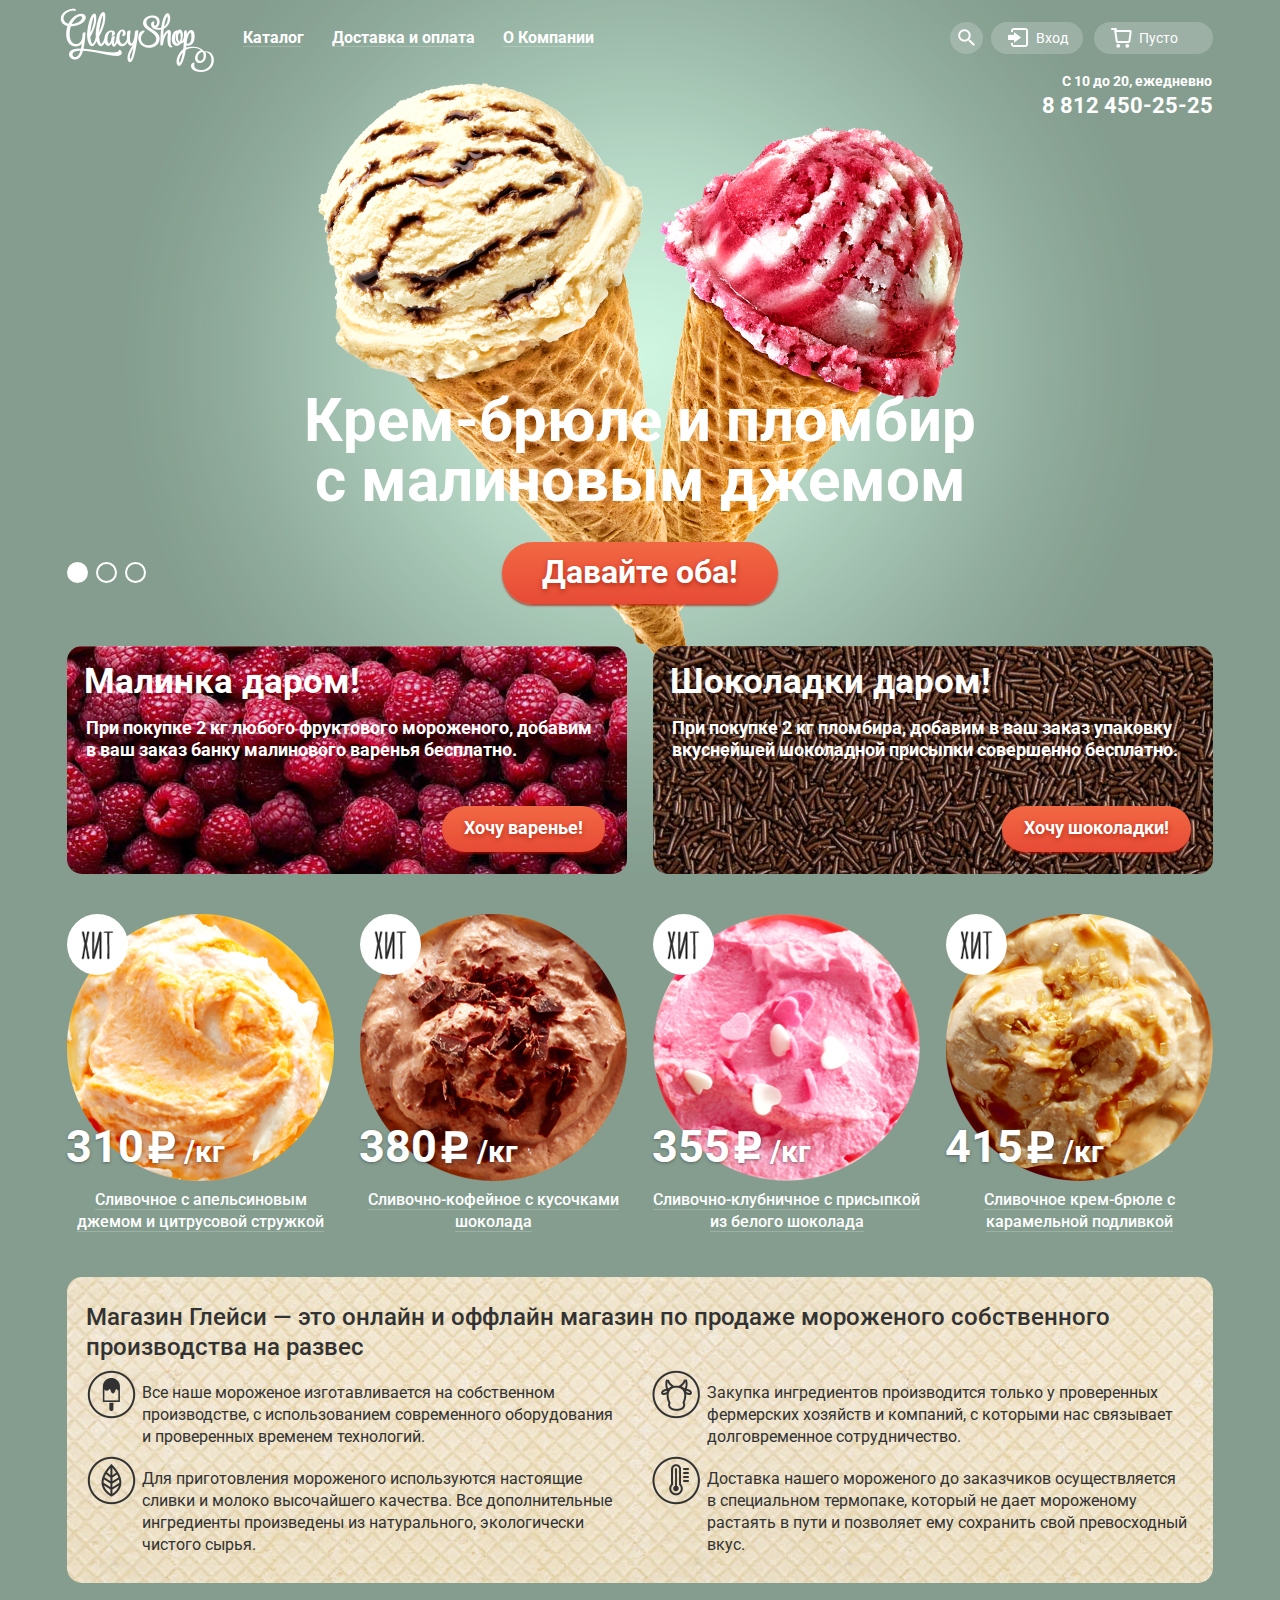
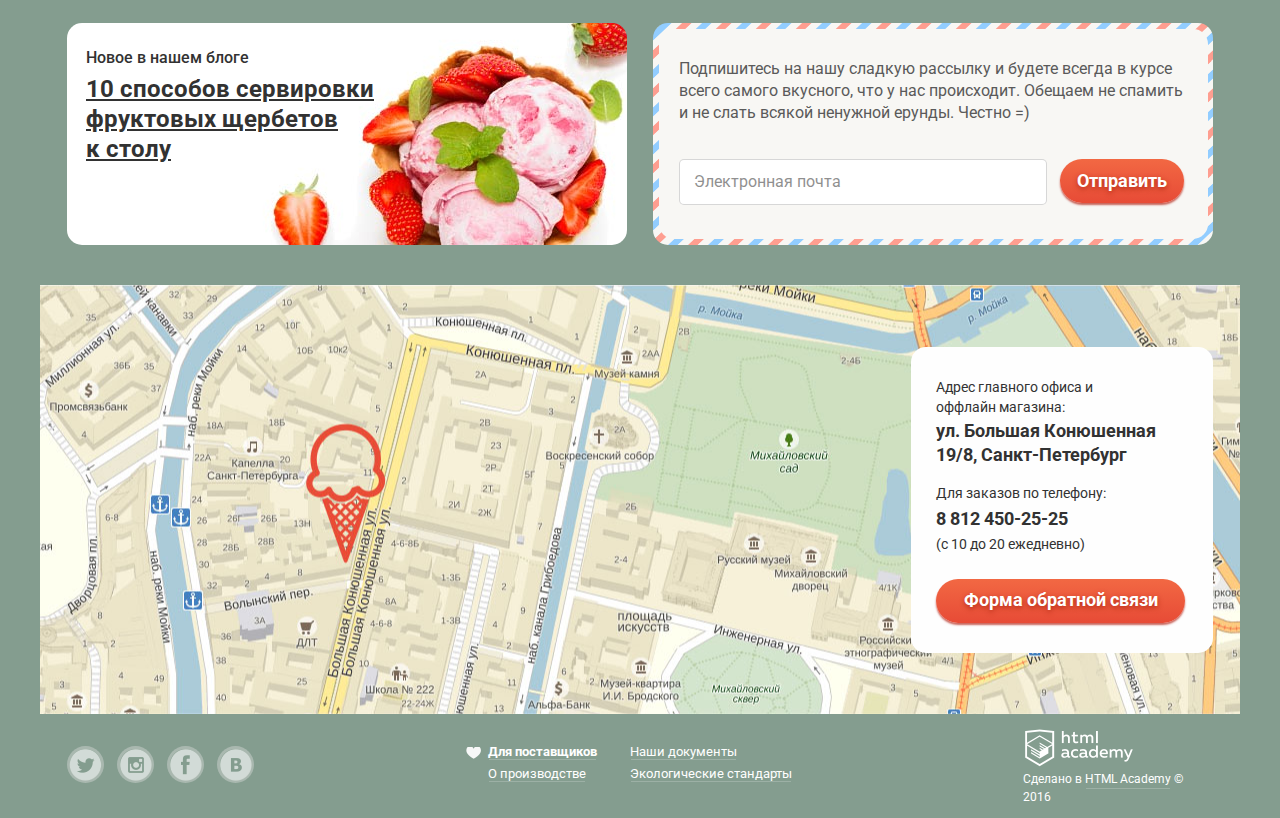
==== commit 2aef938d: "правки по замечаниям после проверки" ====
--- a/index.html
+++ b/index.html
@@ -32,7 +32,7 @@
           </nav>
           <div class="user-block">
             <div class="search">
-              <div class="search-loupe">search
+              <div class="search-loupe">
                 <form class="search-form" action="#" method="get">
                   <input type="search" name="search" id="search" placeholder="Что ищем?" required>
                   <label for="search">Что ищем?</label>
@@ -147,12 +147,10 @@
         </section>
         <section class="about-gllacy clearfix">
           <h3>Магазин Глейси — это онлайн и оффлайн магазин по продаже мороженого собственного производства на развес</h3>
-          <div class="features-left">
+          <div class="features">
             <p class="feature-1">Все наше мороженое изготавливается на собственном производстве, с использованием современного оборудования и проверенных временем технологий.</p>
-            <p class="feature-2">Для приготовления мороженого используются настоящие сливки и молоко высочайшего качества. Все дополнительные ингредиенты произведены из натурального, экологически чистого сырья.</p>
-          </div>
-          <div class="features-right">
-            <p class="feature-3">Закупка ингредиентов производится только у проверенных фермерских хозяйств и компаний, с которыми нас связывает долговременное сотрудничество.</p>
+            <p class="feature-2">Закупка ингредиентов производится только у проверенных фермерских хозяйств и компаний, с которыми нас связывает долговременное сотрудничество.</p>
+            <p class="feature-3">Для приготовления мороженого используются настоящие сливки и молоко высочайшего качества. Все дополнительные ингредиенты произведены из натурального, экологически чистого сырья.</p>
             <p class="feature-4">Доставка нашего мороженого до заказчиков осуществляется в специальном термопаке, который не дает мороженому растаять в пути и позволяет ему сохранить свой превосходный вкус.</p>
           </div>
         </section>
@@ -175,7 +173,6 @@
       </main>
       <div class="map-wrapper">
         <div class="map container">
-          <img src="img/bg-map.jpg" width="1200" height="429" alt="Как нас найти">
           <div class="contacts">
             <p>Адрес главного офиса и<br> оффлайн магазина:</p>
             <p class="contacts-title">ул. Большая Конюшенная <br>19/8, Санкт-Петербург</p>
--- a/css/style.min.css
+++ b/css/style.min.css
@@ -1 +1 @@
-body{min-width:1200px;margin:0 auto;font-size:16px;line-height:22px;color:#ffffff;font-weight:700;font-family:"Roboto", "Arial", sans-serif;background-color:#849d8f}body > input[type="radio"]{display:none}.site-wrapper{background-color:#849d8f;background-image:url("../img/slide-1.png");background-position:top center;background-repeat:no-repeat;min-width:1200px;-webkit-transition:background-image 0.5s ease, background-color 0.5s ease;transition:background-image 0.5s ease, background-color 0.5s ease}.site-wrapper::before,.site-wrapper::after{content:"";visibility:hidden}.site-wrapper::before,.site-wrapper::after{background-image:url("../img/slide-2.png")}.site-wrapper::after{background-image:url("../img/slide-1.png")}.slider{margin-bottom:20px;position:relative;padding-top:552px;text-align:center;color:#ffffff}.slide{display:none}.slider-title{width:700px;font-size:60px;line-height:60px;margin:-235px auto 31px auto}.slider-btn{display:inline-block;vertical-align:top;padding:8px 40px 10px 40px;font-size:32px;line-height:44px;color:#ffffff;text-decoration:none;text-shadow:0 2px 5px rgba(160, 32, 11, 0.76);background:-webkit-linear-gradient(top, #f26843 0%, #e74b36 100%);background:linear-gradient(to bottom, #f26843 0%, #e74b36 100%);border-radius:100px;box-shadow:0 2px 2px rgba(172, 16, 0, 0.64)}.slider-btn:hover{background:-webkit-linear-gradient(top, #f58669 0%, #ec6f5e 100%);background:linear-gradient(to bottom, #f58669 0%, #ec6f5e 100%);box-shadow:0 2px 2px rgba(172, 16, 0, 1);color:#ffffff;border:none}.slider-btn:active{background:-webkit-linear-gradient(top, #d84732 0%, #e1613e 100%);background:linear-gradient(to bottom, #d84732 0%, #e1613e 100%);box-shadow:inset 0 2px 2px rgba(172, 16, 0, 1);color:#ffffff;border:none}.slider-controls{position:absolute;left:0;bottom:42px;z-index:20;font-size:0}.slider-controls label{display:inline-block;width:17px;height:17px;vertical-align:top;background-color:transparent;margin-right:8px;border:2px solid #ffffff;border-radius:50%;cursor:pointer}.slider-controls label:hover{background-color:rgba(255, 255, 255, 0.4)}#btn-1:checked ~ .site-wrapper #slide-1,#btn-2:checked ~ .site-wrapper #slide-2,#btn-3:checked ~ .site-wrapper #slide-3{display:block}#btn-1:checked ~ .site-wrapper label[for="btn-1"],#btn-2:checked ~ .site-wrapper label[for="btn-2"],#btn-3:checked ~ .site-wrapper label[for="btn-3"]{background-color:#ffffff}#btn-1:checked ~ .site-wrapper{background-color:#849d8f;background-image:url("../img/slide-1.png")}#btn-2:checked ~ .site-wrapper{background-color:#8996a6;background-image:url("../img/slide-2.png")}#btn-3:checked ~ .site-wrapper{background-color:#9d8b84;background-image:url("../img/slide-3.png")}.clearfix::after{content:"";display:table;clear:both}.container{width:1146px;margin:0 auto}.main-header img{float:left;width:154px;height:64px;margin-top:8px;margin-left:-7px}img{max-width:100%;height:auto}.main-navigation{float:left;width:600px}.navigation{list-style:none;padding-top:22px;padding-left:15px;margin:0}.navigation-item::after{content:"";position:absolute;right:13px;top:24px;left:14px;height:1px;background:rgba(255, 255, 255, 0.2)}.navigation-item:hover::after{display:none}.navigation a{position:relative;display:inline-block;vertical-align:top;color:#ffffff;text-decoration:none;font-size:16px;line-height:18px;padding:7px 10px 7px 14px}.navigation a:active,.navigation a:hover{color:#333333;background-color:#f8f7f4;border:none;border-radius:100px}.navigation .current-inner-page{background-color:#d07058;border:none;border-radius:100px}.dropdown{position:relative}.navigation ul{margin:0;padding:0;list-style:none;font-size:0}.navigation li{list-style:none;display:inline-block;vertical-align:top;padding-bottom:20px}.dropdown-nav{position:absolute;top:40px;left:0;width:145px;padding:0;margin:0;list-style:none;background:#f8f7f4;border-radius:10px;box-shadow:0 20px 20px 0 rgba(0, 0, 0, 0.4);z-index:25;display:none}.dropdown-nav li{list-style:none;padding:0;margin:0}.dropdown-nav a{color:#323232;font-size:14px;line-height:16px;font-weight:400;text-decoration:none;width:105px;padding:8px 20px;border:none}.dropdown-nav li:first-child a{padding-top:16px;font-weight:bold;border-radius:10px 10px 0 0;position:relative}.dropdown-nav li:first-child:hover::before,.dropdown-nav li:first-child::before{content:"";position:absolute;width:128px;height:1px;top:36px;left:10px;background-color:#d1d0ce;z-index:10}.dropdown-nav li:last-child a{border-radius:0 0 10px 10px}.navigation li:first-child:hover .dropdown-nav{display:block}.dropdown-nav .catalog-title{font-size:14px;line-height:16px;font-weight:700;color:#323232;margin:10px 20px}.dropdown:hover .navigation-item{background:#f8f7f4;color:#333333;border-radius:100px;border:none}.dropdown-nav a:hover{background-color:#fbded8;border-radius:0}.dropdown-nav a:active{background-color:#f6b5a5;box-shadow:none}.dropdown-nav .active{background-color:#d07058;color:#ffffff;cursor:pointer}.user-block{position:relative;float:right;width:300px;font-size:14px;text-align:right;padding-top:22px;margin-right:0}.search,.enter,.cart{display:inline-block;vertical-align:top;position:relative;margin-right:5px;padding-bottom:18px}.cart{margin-right:0}.search:hover .search-form{display:block}.search-loupe{position:relative;color:#ffffff;background:rgba(255, 255, 255, 0.2);border-radius:50%;font-size:0;line-height:0;width:33px;height:32px;text-decoration:none;cursor:pointer;padding:0}.search-form{position:absolute;top:40px;right:0;padding:20px 16px;background:#f8f7f4;border-radius:5px;box-shadow:0 20px 20px 0 rgba(0, 0, 0, 0.4);z-index:10;display:none}.search-form > input[type="search"]{width:311px;height:44px;box-sizing:border-box;border:1px solid rgba(178, 178, 178, 0.52);border-radius:5px;padding:10px 14px;font-size:16px;line-height:24px;font-weight:700;color:#323232}.search-form input[type="search"]:hover{padding:9px 13px;border:2px solid rgba(178, 178, 178, 0.52)}.search-form input[type="search"]:focus{padding:9px 13px;border:2px solid rgba(46, 136, 228, 0.52);outline:none}.search-form input[type="search"]::-webkit-input-placeholder{font-weight:400}.search-form input[type="search"]::-ms-input-placeholder{font-weight:400}.search-form input[type="search"]:-ms-input-placeholder{font-weight:400}.search-form input[type="search"]::-moz-placeholder{font-weight:400}.search-form input[type="search"]:-moz-placeholder{font-weight:400}.search-form input[type="search"]:focus::-webkit-input-placeholder{font-size:0}.search-form input[type="search"]:focus::-ms-input-placeholder{font-size:0}.search-form input[type="search"]:focus:-ms-input-placeholder{font-size:0}.search-form input[type="search"]:focus::-moz-placeholder{font-size:0}.search-form input[type="search"]:focus:-moz-placeholder{font-size:0}.search-form input[type="search"] + label{display:none}.search-form input[type="search"]:focus + label{display:block;position:absolute;top:5px;left:30px;font-size:11px;line-height:13px;font-weight:400;color:#5b9ddf}.search-loupe:hover{background-color:#f8f7f4;border-radius:100px}.search-loupe::before{content:"";position:absolute;width:25px;height:25px;top:7px;left:8px;background:url("../img/sprite.png") no-repeat -15px -1240px}.search-loupe:hover::before{content:"";position:absolute;width:25px;height:25px;top:7px;left:8px;background:url("../img/sprite.png") no-repeat -15px -1287px}.enter{position:relative}.enter:hover .login-form{display:block}.enter-link{position:relative;display:inline-block;vertical-align:top;padding:5px 15px 5px 45px;margin-right:3px;color:#ffffff;text-decoration:none;font-weight:400;background:rgba(255, 255, 255, 0.2);border-radius:100px;cursor:pointer}.enter-link:hover{background-color:#f8f7f4;border-radius:100px;color:#323232}.enter-link::before{content:"";position:absolute;width:25px;height:25px;top:4px;left:17px;background:url("../img/sprite.png") no-repeat -15px -354px}.enter-link:hover::before{content:"";position:absolute;width:25px;height:25px;top:6px;left:17px;background:url("../img/sprite.png") no-repeat -15px -405px}.login-form{position:absolute;top:40px;right:0;width:277px;height:214px;box-sizing:border-box;padding:20px;margin:0;background:#f8f7f4;border-radius:5px;box-shadow:0 20px 20px 0 rgba(0, 0, 0, 0.4);z-index:10;display:none}.login-form input[type="email"],.login-form input[type="password"]{position:relative;width:240px;box-sizing:border-box;border:1px solid rgba(178, 178, 178, 0.52);border-radius:5px;padding:10px 14px;margin:0 0 20px 0;font-size:16px;line-height:24px;font-weight:700;color:#323232}.login-form input[type="email"]:hover,.login-form input[type="password"]:hover{padding:9px 13px;border:2px solid rgba(178, 178, 178, 0.52)}.login-form input[type="email"]::-webkit-input-placeholder,.login-form input[type="password"]::-webkit-input-placeholder{font-weight:400}.login-form input[type="email"]::-ms-input-placeholder,.login-form input[type="password"]::-ms-input-placeholder{font-weight:400}.login-form input[type="email"]:-ms-input-placeholder,.login-form input[type="password"]:-ms-input-placeholder{font-weight:400}.login-form input[type="email"]::-moz-placeholder,.login-form input[type="password"]::-moz-placeholder{font-weight:400}.login-form input[type="email"]:-moz-placeholder,.login-form input[type="password"]:-moz-placeholder{font-weight:400}.login-form input[type="email"]:focus,.login-form input[type="password"]:focus{padding:9px 13px;border:2px solid rgba(46, 136, 228, 0.52);outline:none}.login-form input[type="email"]:focus::-webkit-input-placeholder,.login-form input[type="password"]:focus::-webkit-input-placeholder{font-size:0}.login-form input[type="email"]:focus::-ms-input-placeholder,.login-form input[type="password"]:focus::-ms-input-placeholder{font-size:0}.login-form input[type="email"]:focus:-ms-input-placeholder,.login-form input[type="password"]:focus:-ms-input-placeholder{font-size:0}.login-form input[type="email"]:focus::-moz-placeholder,.login-form input[type="password"]:focus::-moz-placeholder{font-size:0}.login-form input[type="email"]:focus:-moz-placeholder,.login-form input[type="password"]:focus:-moz-placeholder{font-size:0}.login-form input[type="email"] + label,.login-form input[type="password"] + label{display:none}.login-form input[type="email"]:focus + label{display:block;position:absolute;top:5px;left:30px;font-size:11px;line-height:13px;font-weight:400;color:#5b9ddf}.login-form input[type="password"]:focus + label{display:block;position:absolute;top:70px;left:30px;font-size:11px;line-height:13px;font-weight:400;color:#5b9ddf}.enter-btn{float:left;padding:10px 25px;margin-right:5px;font-weight:bold;font-size:18px;line-height:24px;color:#ffffff;text-align:center;text-decoration:none;text-shadow:0 2px 5px rgba(160, 32, 11, 0.76);background:#f26843;background:-webkit-linear-gradient(top, #f26843 0%, #e74b36 100%);background:linear-gradient(to bottom, #f26843 0%, #e74b36 100%);border-radius:100px;box-shadow:0 2px 2px rgba(172, 16, 0, 0.64);border:none;cursor:pointer}.enter-btn:hover{background:-webkit-linear-gradient(top, #f58669 0%, #ec6f5e 100%);background:linear-gradient(to bottom, #f58669 0%, #ec6f5e 100%);box-shadow:0 2px 2px rgba(172, 16, 0, 1);color:#ffffff;border:none}.enter-btn:focus{background:-webkit-linear-gradient(top, #d84732 0%, #e1613e 100%);background:linear-gradient(to bottom, #d84732 0%, #e1613e 100%);box-shadow:inset 0 2px 2px rgba(172, 16, 0, 1);color:#ffffff;border:none;outline:none}.enter-form{float:right;width:120px;text-align:left}.enter-form a{font-size:13px;line-height:24px;font-weight:400;color:#323232;text-decoration:none;border-bottom:1px solid #323232}.enter-form a:hover,.enter-form a:active{color:#e84d37;border-bottom:1px solid #e84d37}.cart:hover .cart-popup{display:block}.cart-link{display:inline-block;vertical-align:top;position:relative;padding:5px 35px 5px 45px;margin-right:0;color:#ffffff;text-decoration:none;font-weight:400;cursor:pointer;background:rgba(255, 255, 255, 0.2);border-radius:100px}.cart-link::before{content:"";position:absolute;width:33px;height:33px;top:6px;left:17px;background:url("../img/sprite.png") no-repeat -15px -15px}.cart-link:hover{background-color:#f8f7f4;border-radius:100px;color:#323232}.cart-link:hover::before{content:"";position:absolute;width:25px;height:25px;top:6px;left:17px;background:url("../img/sprite.png") no-repeat -15px -64px}.cart-link-full{position:relative;display:inline-block;vertical-align:top;padding:5px 14px 5px 45px;margin-right:1px;color:#000000;text-decoration:none;font-weight:400;cursor:pointer;background-color:#f8f7f4;border-radius:100px}.cart-link-full::before{content:"";position:absolute;width:25px;height:25px;top:6px;left:17px;background:url("../img/sprite.png") no-repeat -15px -64px}.cart-popup{position:absolute;top:40px;right:0;width:540px;min-height:240px;box-sizing:border-box;padding:20px 17px;background:#f8f7f4;border-radius:5px;box-shadow:0 20px 20px 0 rgba(0, 0, 0, 0.4);z-index:10;display:none}.cart-popup table{font-size:13px;line-height:16px;font-weight:400;color:#323232;text-align:left}.icecream-item-1 td,.icecream-item-2 td{padding-top:10px;padding-bottom:20px}.cart-remove{position:relative;width:11px;padding-right:14px}.cart-remove .remove-btn{position:absolute;top:10px;left:0;width:15px;height:15px;background:#f8f7f4;font-size:0;border:0;cursor:pointer;outline:none}.cart-remove .remove-btn::before,.cart-remove .remove-btn::after{content:"";position:absolute;top:8px;left:0;width:15px;height:1px;background-color:#000000;border-radius:1px}.cart-remove .remove-btn::before{-webkit-transform:rotate(45deg);transform:rotate(45deg)}.cart-remove .remove-btn::after{-webkit-transform:rotate(-45deg);transform:rotate(-45deg)}.cart-item{position:relative;width:219px;padding-left:46px}.cart-item a{color:#323232;text-decoration:none}.icecream-item-1 .cart-item::before{content:"";position:absolute;top:1px;left:0;width:33px;height:33px;background:url("../img/sprite.png") no-repeat -15px -1369px}.icecream-item-2 .cart-item::before{content:"";position:absolute;top:10px;left:0;width:33px;height:33px;background:url("../img/sprite.png") no-repeat -15px -1706px}.cart-amount{width:44px;padding-left:27px}.cart-price{width:50px;padding-right:25px;color:#999999}.total-cost{position:relative;padding-top:15px;padding-bottom:15px;text-align:right;font-size:15px;line-height:18px;font-weight:700;color:#333333}.total-cost::before{content:"";position:absolute;top:0;right:0;width:500px;height:1px;background-color:#cacac7}.cart-btn{float:right;padding:10px 15px;margin-right:5px;font-size:18px;line-height:24px;color:#ffffff;text-align:center;text-decoration:none;text-shadow:0 2px 5px rgba(160, 32, 11, 0.76);background:#f26843;background:-webkit-linear-gradient(top, #f26843 0%, #e74b36 100%);background:linear-gradient(to bottom, #f26843 0%, #e74b36 100%);border-radius:100px;box-shadow:0 2px 2px rgba(172, 16, 0, 0.64);border:none;cursor:pointer}.cart-btn:hover{background:-webkit-linear-gradient(top, #f58669 0%, #ec6f5e 100%);background:linear-gradient(to bottom, #f58669 0%, #ec6f5e 100%);box-shadow:0 2px 2px rgba(172, 16, 0, 1);color:#ffffff;border:none}.cart-btn:focus{background:-webkit-linear-gradient(top, #d84732 0%, #e1613e 100%);background:linear-gradient(to bottom, #d84732 0%, #e1613e 100%);box-shadow:inset 0 2px 2px rgba(172, 16, 0, 1);color:#ffffff;border:none;outline:none}.worktime{position:absolute;top:73px;right:0}.worktime p{font-size:14px;line-height:16px;margin:0 1px 5px 0}.worktime span{font-size:22px;line-height:24px}.offers-free{width:1146px;margin-top:20px}.free-left{float:left;width:560px;min-height:210px;box-sizing:border-box;background:#9b283f url("../img/offer-bg-1.jpg") no-repeat -28px -95px;border-radius:15px;padding:15px 22px 22px 17px}.free-right{float:right;width:560px;min-height:210px;box-sizing:border-box;background:#653f30 url("../img/offer-bg-2.jpg") no-repeat -219px -105px;border-radius:15px;padding:15px 22px 22px 17px}.offers-free h2{font-size:35px;line-height:41px;margin:0}.offers-free p{font-size:18px;line-height:22px;margin:15px 0 45px 2px}.free-btn{float:right;padding:10px 22px 12px 22px;font-size:18px;line-height:24px;color:#ffffff;text-align:center;text-decoration:none;text-shadow:0 2px 5px rgba(160, 32, 11, 0.76);background:#f26843;background:-webkit-linear-gradient(top, #f26843 0%, #e74b36 100%);background:linear-gradient(to bottom, #f26843 0%, #e74b36 100%);border-radius:100px;box-shadow:0 2px 2px rgba(172, 16, 0, 0.64)}.free-btn:hover{background:-webkit-linear-gradient(top, #f58669 0%, #ec6f5e 100%);background:linear-gradient(to bottom, #f58669 0%, #ec6f5e 100%);box-shadow:0 2px 2px rgba(172, 16, 0, 1);color:#ffffff;border:none}.free-btn:active{background:-webkit-linear-gradient(top, #d84732 0%, #e1613e 100%);background:linear-gradient(to bottom, #d84732 0%, #e1613e 100%);box-shadow:inset 0 2px 2px rgba(172, 16, 0, 1);color:#ffffff;border:none}.product-item{position:relative;display:inline-block;vertical-align:top;width:267px;margin:40px 22px 0 0;text-align:center}.product-item:nth-child(4n){margin-right:0}.product-item img{position:relative;width:267px;height:267px;margin-bottom:2px}.hit::after{content:"";position:absolute;top:0;left:0;width:61px;height:61px;background:#ffffff url("../img/sprite.png") no-repeat -15px -638px;border-radius:100px}.item-price{position:absolute;display:inline-block;vertical-align:top;top:210px;left:0;color:#ffffff}.price{font-size:45px;line-height:45px;text-shadow:0 1px 3px rgba(49, 50, 53, 0.5);margin-right:36px;margin-left:-1px}.price::after{content:"";position:absolute;top:6px;left:81px;width:31px;height:36px;background:url("../img/sprite.png") -16px -1640px}.weight{font-size:30px;line-height:45px;text-shadow:0 1px 3px rgba(49, 50, 53, 0.5)}.item-description{position:relative;font-size:16px;line-height:22px;font-weight:500;color:#ffffff;margin:0;text-align:center;border-bottom:1px solid rgba(255, 255, 255, 0.2)}.product-item::before{content:"";position:absolute;left:-7px;top:-5px;width:280px;bottom:-70px;border-radius:10px;background-color:rgba(255, 255, 255, 0.2);box-shadow:0 20px 20px 0 rgba(0, 0, 0, 0.4);cursor:pointer;display:none}.product-item:hover::before{display:block}.product-item:hover{z-index:20}.product-item:hover .quick-view-btn{display:block}.quick-view-btn{position:absolute;bottom:-60px;padding-left:30px;z-index:10;display:none}.view-btn{display:inline-block;vertical-align:top;padding:12px 19px;font-size:18px;line-height:24px;color:#ffffff;text-decoration:none;text-shadow:0 2px 5px rgba(160, 32, 11, 0.76);background:#f26843;background:-webkit-linear-gradient(top, #f26843 0%, #e74b36 100%);background:linear-gradient(to bottom, #f26843 0%, #e74b36 100%);border-radius:100px;box-shadow:0 2px 2px rgba(172, 16, 0, 0.64);border:none;cursor:pointer}.view-btn:hover{background:-webkit-linear-gradient(top, #f58669 0%, #ec6f5e 100%);background:linear-gradient(to bottom, #f58669 0%, #ec6f5e 100%);box-shadow:0 2px 2px rgba(172, 16, 0, 1);color:#ffffff;border:none}.view-btn:active{background:-webkit-linear-gradient(top, #d84732 0%, #e1613e 100%);background:linear-gradient(to bottom, #d84732 0%, #e1613e 100%);box-shadow:inset 0 2px 2px rgba(172, 16, 0, 1);color:#ffffff;border:none}.about-gllacy{width:1146px;box-sizing:border-box;background:url("../img/texture-bg.jpg") repeat -10px -22px;border-radius:15px;padding:25px 19px 7px 19px;margin-top:44px;z-index:10}.about-gllacy h3{margin:0;font-size:24px;line-height:30px;font-weight:500;color:#323232}.features-left{float:left;width:540px;margin-top:5px}.features-right{float:right;width:540px;margin-top:5px}.features-left,.features-right p{font-size:16px;line-height:22px;font-weight:500;color:#323232}.feature-1,.feature-2,.feature-3,.feature-4{position:relative;margin-left:55px}.feature-1::before,.feature-2::before,.feature-3::before,.feature-4::before{content:"";position:absolute;top:-12px;left:-55px;width:49px;height:49px;background:url("../img/sprite.png") no-repeat -15px -729px}.feature-2::before{background:url("../img/sprite.png") no-repeat -15px -1037px}.feature-3::before{background:url("../img/sprite.png") no-repeat -15px -454px}.feature-4::before{background:url("../img/sprite.png") no-repeat -15px -958px}.feature-2,.feature-4{margin-top:23px}.index-content{width:1146px;margin-top:40px}.blog{float:left;width:560px;min-height:222px;box-sizing:border-box;background:#ffffff url("../img/blog-bg.jpg") no-repeat -28px -223px;border-radius:15px;padding:24px 19px}.subscribe{float:right;width:560px;min-height:220px;box-sizing:border-box;background-color:#f8f7f4;background-image:url("../img/pattern-post.png");background-repeat:repeat;border-radius:15px;padding:6px}.subscribe-wrapper{width:549px;min-height:210px;box-sizing:border-box;background-color:#f8f7f4;border-radius:15px;padding:29px 20px}.new-blog{font-size:16px;line-height:22px;font-weight:500;color:#323232;padding:0;margin:0 0 5px 0}.blog-content{font-size:24px;line-height:30px;color:#323232;text-decoration:underline}.subscribe-offer{font-size:16px;line-height:22px;font-weight:400;color:#5a5a5a;padding:0;margin:0}.mail{position:relative}.subscribe-wrapper input[type="email"]{width:368px;box-sizing:border-box;margin:35px 0 0 0;padding:10px 14px;font-size:16px;line-height:24px;font-weight:700;color:#323232;border-radius:5px;border:1px solid rgba(178, 178, 178, 0.52)}.subscribe-wrapper input[type="email"]:hover{padding:9px 13px;border:2px solid rgba(178, 178, 178, 0.52)}.subscribe-wrapper input[type="email"]:focus{padding:9px 13px;border:2px solid rgba(46, 136, 228, 0.52);outline:none}.subscribe-wrapper input[type="email"]::-webkit-input-placeholder{font-weight:400}.subscribe-wrapper input[type="email"]::-ms-input-placeholder{font-weight:400}.subscribe-wrapper input[type="email"]:-ms-input-placeholder{font-weight:400}.subscribe-wrapper input[type="email"]::-moz-placeholder{font-weight:400}.subscribe-wrapper input[type="email"]:-moz-placeholder{font-weight:400}.subscribe-wrapper input[type="email"]:focus::-webkit-input-placeholder{font-size:0}.subscribe-wrapper input[type="email"]:focus::-ms-input-placeholder{font-size:0}.subscribe-wrapper input[type="email"]:focus:-ms-input-placeholder{font-size:0}.subscribe-wrapper input[type="email"]:focus::-moz-placeholder{font-size:0}.subscribe-wrapper input[type="email"]:focus:-moz-placeholder{font-size:0}.subscribe-wrapper input[type="email"] + label{display:none}.subscribe-wrapper input[type="email"]:focus + label{display:block;position:absolute;top:20px;left:18px;font-size:11px;line-height:13px;font-weight:400;color:#5b9ddf}.subscribe-btn{display:inline-block;vertical-align:top;padding:10px 17px;margin:35px 0 6px 9px;font-size:18px;line-height:24px;color:#ffffff;text-decoration:none;text-shadow:0 2px 5px rgba(160, 32, 11, 0.76);background:#f26843;background:-webkit-linear-gradient(top, #f26843 0%, #e74b36 100%);background:linear-gradient(to bottom, #f26843 0%, #e74b36 100%);border-radius:100px;box-shadow:0 2px 2px rgba(172, 16, 0, 0.64);border:none;cursor:pointer;outline:none}.subscribe-btn:hover{background:-webkit-linear-gradient(top, #f58669 0%, #ec6f5e 100%);background:linear-gradient(to bottom, #f58669 0%, #ec6f5e 100%);box-shadow:0 2px 2px rgba(172, 16, 0, 1);color:#ffffff;border:none}.subscribe-btn:active{background:-webkit-linear-gradient(top, #d84732 0%, #e1613e 100%);background:linear-gradient(to bottom, #d84732 0%, #e1613e 100%);box-shadow:inset 0 2px 2px rgba(172, 16, 0, 1);color:#ffffff;border:none}.map-wrapper{position:relative;margin:40px 0 20px 0}.map-wrapper .container{width:1200px}.map{position:relative}.map img{width:1200px;height:429px}.interactive-map{position:absolute;top:0;width:100%;z-index:10}.contacts{position:absolute;top:62px;right:27px;width:302px;min-height:305px;box-sizing:border-box;background:#fefefe;border-radius:15px;padding:30px 25px;z-index:15}.contacts p{font-size:14px;line-height:20px;font-weight:400;color:#323232;padding:0;margin:0}.contacts .contacts-title{font-size:18px;line-height:24px;font-weight:700;margin:2px 0 16px 0}.contacts .contacts-number{font-size:18px;line-height:24px;font-weight:700;margin:4px 0 3px 0}.contacts .contacts-btn{display:inline-block;vertical-align:top;margin-top:25px;padding:9px 27px 11px 28px;font-size:18px;line-height:24px;color:#ffffff;text-align:center;text-decoration:none;text-shadow:0 2px 5px rgba(160, 32, 11, 0.76);background:#f26843;background:-webkit-linear-gradient(top, #f26843 0%, #e74b36 100%);background:linear-gradient(to bottom, #f26843 0%, #e74b36 100%);border-radius:100px;box-shadow:0 2px 2px rgba(172, 16, 0, 0.64)}.contacts .contacts-btn:hover{background:-webkit-linear-gradient(top, #f58669 0%, #ec6f5e 100%);background:linear-gradient(to bottom, #f58669 0%, #ec6f5e 100%);box-shadow:0 2px 2px rgba(172, 16, 0, 1);color:#ffffff;border:none}.contacts .contacts-btn:active{background:-webkit-linear-gradient(top, #d84732 0%, #e1613e 100%);background:linear-gradient(to bottom, #d84732 0%, #e1613e 100%);box-shadow:inset 0 2px 2px rgba(172, 16, 0, 1);color:#ffffff;border:none}.main-footer{min-height:70px;padding-top:12px}.main-footer .social{float:left;width:340px;margin-right:55px}.main-footer .production{float:left;width:355px;margin-right:90px}.main-footer .copyright{float:right;width:293px;margin-left:0}.social a{display:inline-block;vertical-align:top;width:31px;height:31px;margin:0;margin-right:9px;font-size:0;border:3px solid rgba(225, 225, 225, 0.5);border-radius:50%;opacity:0.8}.social a:last-child{margin-right:0}.social a:hover{opacity:1}.social a:active{opacity:0.9;box-shadow:inset 0 2px 1px rgba(136, 136, 136, 1)}.social-btn-tw{background:url("../img/sprite.png") no-repeat -16px -1116px}.social-btn-inst{background:url("../img/sprite.png") no-repeat -15px -808px}.social-btn-fb{background:url("../img/sprite.png") no-repeat -15px -533px}.social-btn-vk{background:url("../img/sprite.png") no-repeat -15px -1178px}.about-production{float:left;width:165px;box-sizing:border-box;padding-left:26px;margin-top:-3px}.documents{float:right;width:190px;box-sizing:border-box;padding-left:3px;margin-top:-3px}.production a{position:relative;display:inline-block;vertical-align:top;font-size:13px;line-height:18px;font-weight:400;color:#ffffff;text-decoration:none}.production a:hover,.production a:active{color:#ffbc9e}.production a::after{content:"";position:absolute;right:1px;top:16px;left:1px;height:1px;background:rgba(255, 255, 255, 0.2)}.production a:hover::after,.production a:active::after{background:rgba(255, 188, 158, 0.3)}.about-production .provider{font-weight:bold;position:relative}.about-production .provider::before{content:"";position:absolute;top:4px;left:-22px;width:15px;height:13px;background:url("../img/sprite.png") no-repeat -15px -596px}.copyright img{width:108px;height:38px;margin-top:-17px;margin-left:105px}.developer-copyright{font-size:12px;line-height:18px;font-weight:400;color:#ffffff;padding:0;margin-top:-3px;margin-left:103px}.developer-copyright a{position:relative;font-size:12px;line-height:18px;font-weight:400;color:#ffffff;text-decoration:none}.developer-copyright a:hover,.developer-copyright a:active{color:#ffbc9e}.developer-copyright a::after{content:"";position:absolute;right:1px;top:16px;left:1px;height:1px;background:rgba(255, 255, 255, 0.2)}.developer-copyright a:hover::after,.developer-copyright a:active::after{background:rgba(255, 188, 158, 0.3)}.feedback-form{position:fixed;top:50%;left:50%;margin-left:-239px;margin-top:-222px;width:477px;padding:20px 24px;border-radius:10px;color:#323232;background-color:#f8f7f4;box-sizing:border-box;z-index:20;display:none}.feedback-form-show{display:block;-webkit-animation:bounce 0.6s;animation:bounce 0.6s}@-webkit-keyframes "bounce"{0%{-webkit-transform:translateX(-2000px);}70%{-webkit-transform:translateX(30px);}90%{-webkit-transform:translateX(-10px);}100%{-webkit-transform:translateX(0);}}@keyframes "bounce"{0%{-webkit-transform:translateX(-2000px);transform:translateX(-2000px);}70%{-webkit-transform:translateX(30px);transform:translateX(30px);}90%{-webkit-transform:translateX(-10px);transform:translateX(-10px);}100%{-webkit-transform:translateX(0);transform:translateX(0);}}.overlay{position:fixed;top:0;left:0;width:100%;height:100%;background-color:rgba(0, 0, 0, 0.3);z-index:15;display:none}.overlay-show{display:block}.feedback-title{position:relative;font-size:24px;line-height:28px;font-weight:500;color:#323232;padding:0;margin:0}.feedback-btn-close{position:absolute;top:15px;right:15px;width:17px;height:17px;font-size:0;background:#f8f7f4;border:0;cursor:pointer;outline:none}.feedback-btn-close::before,.feedback-btn-close::after{content:"";position:absolute;top:8px;left:0;width:19px;height:2px;background-color:#000000;border-radius:1px}.feedback-btn-close::before{-webkit-transform:rotate(45deg);transform:rotate(45deg)}.feedback-btn-close::after{-webkit-transform:rotate(-45deg);transform:rotate(-45deg)}.feedback-form input[type="text"],.feedback-form input[type="email"],.feedback-form textarea{position:relative;width:267px;border-radius:2px;box-sizing:border-box;margin:25px 0 0 0;padding:10px 14px;font-size:16px;line-height:24px;font-weight:700;color:#323232;border-radius:5px;border:1px solid rgba(178, 178, 178, 0.52)}.feedback-form textarea{width:428px;min-height:155px}.feedback-form input[type="text"]:hover,.feedback-form input[type="email"]:hover,.feedback-form textarea:hover{padding:9px 13px;border:2px solid rgba(178, 178, 178, 0.52)}.feedback-form input[type="text"]:focus,.feedback-form input[type="email"]:focus,.feedback-form textarea:focus{padding:9px 13px;border:2px solid rgba(46, 136, 228, 0.52);outline:none}.feedback-form input[type="text"]::-webkit-input-placeholder,.feedback-form input[type="email"]::-webkit-input-placeholder,.feedback-form textarea::-webkit-input-placeholder{font-weight:400}.feedback-form input[type="text"]::-ms-input-placeholder,.feedback-form input[type="email"]::-ms-input-placeholder,.feedback-form textarea::-ms-input-placeholder{font-weight:400}.feedback-form input[type="text"]:-ms-input-placeholder,.feedback-form input[type="email"]:-ms-input-placeholder,.feedback-form textarea:-ms-input-placeholder{font-weight:400}.feedback-form input[type="text"]::-moz-placeholder,.feedback-form input[type="email"]::-moz-placeholder,.feedback-form textarea::-moz-placeholder{font-weight:400}.feedback-form input[type="text"]:-moz-placeholder,.feedback-form input[type="email"]:-moz-placeholder,.feedback-form textarea:-moz-placeholder{font-weight:400}.feedback-form input[type="text"]:focus::-webkit-input-placeholder,.feedback-form input[type="email"]:focus::-webkit-input-placeholder,.feedback-form textarea:focus::-webkit-input-placeholder{font-size:0}.feedback-form input[type="text"]:focus::-ms-input-placeholder,.feedback-form input[type="email"]:focus::-ms-input-placeholder,.feedback-form textarea:focus::-ms-input-placeholder{font-size:0}.feedback-form input[type="text"]:focus:-ms-input-placeholder,.feedback-form input[type="email"]:focus:-ms-input-placeholder,.feedback-form textarea:focus:-ms-input-placeholder{font-size:0}.feedback-form input[type="text"]:focus::-moz-placeholder,.feedback-form input[type="email"]:focus::-moz-placeholder,.feedback-form textarea:focus::-moz-placeholder{font-size:0}.feedback-form input[type="text"]:focus:-moz-placeholder,.feedback-form input[type="email"]:focus:-moz-placeholder,.feedback-form textarea:focus:-moz-placeholder{font-size:0}.feedback-form input[type="text"] + label,.feedback-form input[type="email"] + label,.feedback-form textarea + label{display:none}.feedback-form input[type="text"]:focus + label,.feedback-form input[type="email"]:focus + label,.feedback-form textarea:focus + label{display:block;position:absolute;top:57px;left:40px;font-size:11px;line-height:13px;font-weight:400;color:#5b9ddf}.feedback-form input[type="email"]:focus + label{top:127px;left:40px}.feedback-form textarea:focus + label{top:199px;left:40px}.feedback-btn-send{float:right;margin:20px 0 10px 0;padding:10px 22px;font-size:18px;line-height:24px;color:#ffffff;text-align:center;text-decoration:none;text-shadow:0 2px 5px rgba(160, 32, 11, 0.76);background:#f26843;background:-webkit-linear-gradient(top, #f26843 0%, #e74b36 100%);background:linear-gradient(to bottom, #f26843 0%, #e74b36 100%);border-radius:100px;box-shadow:0 2px 2px rgba(172, 16, 0, 0.64);border:none;outline:none}.feedback-btn-send:hover{background:-webkit-linear-gradient(top, #f58669 0%, #ec6f5e 100%);background:linear-gradient(to bottom, #f58669 0%, #ec6f5e 100%);box-shadow:0 2px 2px rgba(172, 16, 0, 1);color:#ffffff;border:none}.feedback-btn-send:active{background:-webkit-linear-gradient(top, #d84732 0%, #e1613e 100%);background:linear-gradient(to bottom, #d84732 0%, #e1613e 100%);box-shadow:inset 0 2px 2px rgba(172, 16, 0, 1);color:#ffffff;border:none}.breadcrumbs{list-style:none;padding:0;margin:0;font-size:0;width:900px}.breadcrumbs li{display:inline-block;vertical-align:top;font-size:14px;line-height:16px;font-weight:400;margin-top:23px}.breadcrumbs .raquo{display:inline-block;vertical-align:top;margin-left:7px;margin-right:7px}.breadcrumbs a{color:#ffffff;cursor:pointer;text-decoration:none;border-bottom:1px solid rgba(255, 255, 255, 0.2);font-weight:400}.breadcrumbs a:hover,.breadcrumbs a:active{cursor:pointer;font-weight:400;color:#ffbc9e;text-decoration:none;border-bottom:1px solid rgba(249, 172, 159, 0.3)}h1{margin:0;margin-top:5px;font-size:35px;line-height:41px;font-weight:700}.options{font-size:14px;line-height:16px;font-weight:500;margin-bottom:5px}fieldset{position:relative;display:inline-block;vertical-align:baseline;padding:9px 16px;margin:0;background-color:rgba(255, 255, 255, 0.2);border-radius:50px;border:none;outline:none}.filters-one fieldset{margin-top:45px}.filters-two fieldset{margin-top:33px}legend{position:absolute;top:-20px}.filters-one{position:relative}.sorting-select{margin:0;padding:0;border:0}.sorting-select legend{margin-left:15px}.sorting-select select{width:193px;padding:9px 12px;font-size:16px;line-height:18px;font-weight:500;color:#ffffff;background:#a9bab0 url("../img/sprite.png") no-repeat 153px -1318px;border-radius:50px;border:none;outline:none;-webkit-appearance:none;-moz-appearance:none;appearance:none}.sorting-select select:hover{position:relative;color:#323232;background:#ffffff url("../img/sprite.png") no-repeat 105px -1318px}.filters-two select{outline:none}.filters-one input[type="radio"],.filters-two input[type="checkbox"]{display:none}.filters-one label{display:inline-block;vertical-align:baseline;position:relative;cursor:pointer}.fatness-options label{font-size:16px;line-height:18px;font-weight:500;padding:2px 5px 0 38px}.fatness-options label::before{content:"";position:absolute;top:0;left:0;width:18px;height:18px;border:1px solid #ffffff;border-radius:50%}.fatness-options label:hover::before,.topping-options label:hover::before{box-shadow:inset 0 0 0 1px #ffffff}input[type="radio"]:disabled + label::before{content:"";position:absolute;top:0;left:0;width:18px;height:18px;border:1px solid rgba(255, 255, 255, 0.4);border-radius:50%;box-shadow:none}input[type="radio"]:disabled:checked + label::after{content:"";position:absolute;top:4px;left:4px;width:12px;height:12px;background-color:rgba(255, 255, 255, 0.4);border-radius:50%}input[type="radio"]:checked + label::after{content:"";position:absolute;top:4px;left:4px;width:12px;height:12px;background-color:#ffffff;border-radius:50%}.topping-options label::before{content:"";position:absolute;left:0;width:18px;height:18px;border:1px solid #ffffff;border-radius:5px}input[type="checkbox"]:disabled + label::before{content:"";position:absolute;top:0;left:0;width:18px;height:18px;border:1px solid rgba(255, 255, 255, 0.4);border-radius:5px;box-shadow:none}input[type="checkbox"]:disabled:checked + label::after{content:"";position:absolute;top:0;left:0;width:18px;height:18px;background:url("../img/sprite.png") no-repeat center;background-position:-56px -215px}input[type="checkbox"]:checked + label::after{content:"";position:absolute;top:0;left:0;width:18px;height:18px;background:url("../img/sprite.png") no-repeat center;background-position:-15px -215px}.filters-two label{display:inline-block;vertical-align:baseline;position:relative;cursor:pointer}.topping-options label{padding-left:37px;padding-right:9px;font-size:16px;line-height:18px;font-weight:500}.price-options{display:inline-block;vertical-align:top;width:215px;padding-top:26px;margin-left:13px;margin-right:13px}.range-controls{position:relative;background:rgba(255, 255, 255, 0.2);border-radius:50px;padding:15px 15px 18px 15px}.price-controls{margin-bottom:5px;margin-left:14px}.scale{height:4px;background:rgba(255, 255, 255, 0.5)}.bar{height:4px;margin-left:30px;margin-right:60px;background:rgba(255, 255, 255, 1)}.range-toggle{position:absolute;top:8px;width:20px;height:20px;background:#ffffff;border-radius:50%;cursor:pointer}.range-min{left:34px}.range-max{right:63px}.price-controls input[type="text"]{width:30px;margin:0;padding:0;color:#ffffff;background:transparent;border:none;outline:none}.filters-btn{display:inline-block;vertical-align:top;padding:7px 29px;margin-top:33px;margin-left:10px;font-size:16px;line-height:18px;font-weight:500;color:#ffffff;text-decoration:none;background-color:rgba(255, 255, 255, 0.2);border:2px solid #ffffff;border-radius:20px;cursor:pointer}.filters-btn:hover{color:#353535;background:#ffffff;border:none;padding:9px 30px;outline:none}.filters-btn:focus{color:#353535;border:none;padding:9px 30px;box-shadow:inset 0 2px 1px rgba(105, 105, 105, 1);outline:none}.pagination{padding-bottom:25px;margin-top:90px;margin-bottom:28px;border-bottom:1px solid rgba(255, 255, 255, 0.2);text-align:right;font-size:0}.pagination a,.pagination-current{display:inline-block;vertical-align:top;font-size:16px;line-height:18px;font-weight:500;color:#ffffff;text-decoration:none;padding:4px 9px}.pagination a:hover{background-color:rgba(255, 255, 255, 0.2);border-radius:50%;border:none}.pagination a:active{background-color:rgba(255, 255, 255, 1);color:#000000;border-radius:50%;border:none}.pagination-current{background-color:rgba(255, 255, 255, 1);color:#000000;border-radius:50%}.pagination a:first-child{font-size:0;width:27px;height:27px;padding:0;background:url("../img/sprite.png") no-repeat -10px -864px;opacity:0.2}.pagination a:last-child{font-size:0;width:27px;height:27px;padding:0;background:url("../img/sprite.png") no-repeat 0 -908px;opacity:1}.pagination a:first-child:hover,.pagination a:last-child:hover{background-color:transparent}.pagination a:last-child:active{background-color:transparent}
+body{min-width:1200px;margin:0 auto;font-size:16px;line-height:22px;color:#ffffff;font-weight:700;font-family:"Roboto", "Arial", sans-serif;background-color:#849d8f}body > input[type="radio"]{display:none}.site-wrapper{background-color:#849d8f;background-image:url("../img/slide-1.png");background-position:top center;background-repeat:no-repeat;min-width:1200px;-webkit-transition:background-image 0.5s ease, background-color 0.5s ease;transition:background-image 0.5s ease, background-color 0.5s ease}.site-wrapper::before,.site-wrapper::after{content:"";visibility:hidden}.site-wrapper::before,.site-wrapper::after{background-image:url("../img/slide-2.png")}.site-wrapper::after{background-image:url("../img/slide-1.png")}.slider{margin-bottom:20px;position:relative;padding-top:552px;text-align:center;color:#ffffff}.slide{display:none}.slider-title{width:700px;font-size:60px;line-height:60px;margin:-235px auto 31px auto}.slider-btn{display:inline-block;vertical-align:top;padding:8px 40px 10px 40px;font-size:32px;line-height:44px;color:#ffffff;text-decoration:none;text-shadow:0 2px 5px rgba(160, 32, 11, 0.76);background:-webkit-linear-gradient(top, #f26843 0%, #e74b36 100%);background:linear-gradient(to bottom, #f26843 0%, #e74b36 100%);border-radius:100px;box-shadow:0 2px 2px rgba(172, 16, 0, 0.64)}.slider-btn:hover{background:-webkit-linear-gradient(top, #f58669 0%, #ec6f5e 100%);background:linear-gradient(to bottom, #f58669 0%, #ec6f5e 100%);box-shadow:0 2px 2px rgba(172, 16, 0, 1);color:#ffffff;border:none}.slider-btn:active{background:-webkit-linear-gradient(top, #d84732 0%, #e1613e 100%);background:linear-gradient(to bottom, #d84732 0%, #e1613e 100%);box-shadow:inset 0 2px 2px rgba(172, 16, 0, 1);color:#ffffff;border:none}.slider-controls{position:absolute;left:0;bottom:42px;z-index:20;font-size:0}.slider-controls label{display:inline-block;width:17px;height:17px;vertical-align:top;background-color:transparent;margin-right:8px;border:2px solid #ffffff;border-radius:50%;cursor:pointer}.slider-controls label:hover{background-color:rgba(255, 255, 255, 0.4)}#btn-1:checked ~ .site-wrapper #slide-1,#btn-2:checked ~ .site-wrapper #slide-2,#btn-3:checked ~ .site-wrapper #slide-3{display:block}#btn-1:checked ~ .site-wrapper label[for="btn-1"],#btn-2:checked ~ .site-wrapper label[for="btn-2"],#btn-3:checked ~ .site-wrapper label[for="btn-3"]{background-color:#ffffff}#btn-1:checked ~ .site-wrapper{background-color:#849d8f;background-image:url("../img/slide-1.png")}#btn-2:checked ~ .site-wrapper{background-color:#8996a6;background-image:url("../img/slide-2.png")}#btn-3:checked ~ .site-wrapper{background-color:#9d8b84;background-image:url("../img/slide-3.png")}.clearfix::after{content:"";display:table;clear:both}.container{width:1146px;margin:0 auto}.main-header img{float:left;width:154px;height:64px;margin-top:8px;margin-left:-7px}img{max-width:100%;height:auto}.main-navigation{float:left;width:600px}.navigation{list-style:none;padding-top:22px;padding-left:15px;margin:0}.navigation-item::after{content:"";position:absolute;right:13px;top:24px;left:14px;height:1px;background:rgba(255, 255, 255, 0.2)}.navigation-item:hover::after{display:none}.navigation a{position:relative;display:inline-block;vertical-align:top;color:#ffffff;text-decoration:none;font-size:16px;line-height:18px;padding:7px 10px 7px 14px}.navigation a:active,.navigation a:hover{color:#333333;background-color:#f8f7f4;border:none;border-radius:100px}.navigation .current-inner-page{background-color:#d07058;border:none;border-radius:100px}.dropdown{position:relative}.navigation ul{margin:0;padding:0;list-style:none;font-size:0}.navigation li{list-style:none;display:inline-block;vertical-align:top;padding-bottom:20px}.dropdown-nav{position:absolute;top:40px;left:0;width:145px;padding:0;margin:0;list-style:none;background:#f8f7f4;border-radius:10px;box-shadow:0 20px 20px 0 rgba(0, 0, 0, 0.4);z-index:25;display:none}.dropdown-nav li{list-style:none;padding:0;margin:0}.dropdown-nav a{color:#323232;font-size:14px;line-height:16px;font-weight:400;text-decoration:none;width:105px;padding:8px 20px;border:none}.catalog-title a{padding-top:16px;font-weight:bold;border-radius:10px 10px 0 0;position:relative}.dropdown-nav li:first-child:hover::before,.dropdown-nav li:first-child::before{content:"";position:absolute;width:128px;height:1px;top:36px;left:10px;background-color:#d1d0ce;z-index:10}.dropdown-nav li:last-child a{border-radius:0 0 10px 10px}.dropdown:hover .dropdown-nav{display:block}.dropdown-nav .catalog-title{font-size:14px;line-height:16px;font-weight:700;color:#323232;margin:10px 20px}.dropdown:hover .navigation-item{background:#f8f7f4;color:#333333;border-radius:100px;border:none}.dropdown-nav a:hover{background-color:#fbded8;border-radius:0}.dropdown-nav a:active{background-color:#f6b5a5;box-shadow:none}.dropdown-nav .active{background-color:#d07058;color:#ffffff;cursor:pointer}.user-block{position:relative;float:right;width:300px;font-size:14px;text-align:right;padding-top:22px;margin-right:0}.search,.enter,.cart{display:inline-block;vertical-align:top;position:relative;margin-right:5px;padding-bottom:18px}.cart{margin-right:0}.search:hover .search-form{display:block}.search-loupe{position:relative;color:#ffffff;background:rgba(255, 255, 255, 0.2);border-radius:50%;font-size:0;line-height:0;width:33px;height:32px;text-decoration:none;cursor:pointer;padding:0}.search-form{position:absolute;top:40px;right:0;padding:20px 16px;background:#f8f7f4;border-radius:5px;box-shadow:0 20px 20px 0 rgba(0, 0, 0, 0.4);z-index:10;display:none}.search-form > input[type="search"]{width:311px;height:44px;box-sizing:border-box;border:1px solid rgba(178, 178, 178, 0.52);border-radius:5px;padding:10px 14px;font-size:16px;line-height:24px;font-weight:700;color:#323232}.search-form input[type="search"]:hover{padding:9px 13px;border:2px solid rgba(178, 178, 178, 0.52)}.search-form input[type="search"]:focus{padding:9px 13px;border:2px solid rgba(46, 136, 228, 0.52);outline:none}.search-form input[type="search"]::-webkit-input-placeholder{font-weight:400}.search-form input[type="search"]::-ms-input-placeholder{font-weight:400}.search-form input[type="search"]:-ms-input-placeholder{font-weight:400}.search-form input[type="search"]::-moz-placeholder{font-weight:400}.search-form input[type="search"]:-moz-placeholder{font-weight:400}.search-form label{display:none}.search-loupe:hover{background-color:#f8f7f4;border-radius:100px}.search-loupe::before{content:"";position:absolute;width:25px;height:25px;top:7px;left:8px;background:url("../img/sprite.png") no-repeat -15px -1240px}.search-loupe:hover::before{content:"";position:absolute;width:25px;height:25px;top:7px;left:8px;background:url("../img/sprite.png") no-repeat -15px -1287px}.enter{position:relative}.enter:hover .login-form{display:block}.enter-link{position:relative;display:inline-block;vertical-align:top;padding:5px 15px 5px 45px;margin-right:3px;color:#ffffff;text-decoration:none;font-weight:400;background:rgba(255, 255, 255, 0.2);border-radius:100px;cursor:pointer}.enter-link:hover{background-color:#f8f7f4;border-radius:100px;color:#323232}.enter-link::before{content:"";position:absolute;width:25px;height:25px;top:4px;left:17px;background:url("../img/sprite.png") no-repeat -15px -354px}.enter-link:hover::before{content:"";position:absolute;width:25px;height:25px;top:6px;left:17px;background:url("../img/sprite.png") no-repeat -15px -405px}.login-form{position:absolute;top:40px;right:0;width:277px;height:214px;box-sizing:border-box;padding:20px;margin:0;background:#f8f7f4;border-radius:5px;box-shadow:0 20px 20px 0 rgba(0, 0, 0, 0.4);z-index:10;display:none}.login-form input[type="email"],.login-form input[type="password"]{position:relative;width:240px;box-sizing:border-box;border:1px solid rgba(178, 178, 178, 0.52);border-radius:5px;padding:10px 14px;margin:0 0 20px 0;font-size:16px;line-height:24px;font-weight:700;color:#323232}.login-form input[type="email"]:hover,.login-form input[type="password"]:hover{padding:9px 13px;border:2px solid rgba(178, 178, 178, 0.52)}.login-form input[type="email"]::-webkit-input-placeholder,.login-form input[type="password"]::-webkit-input-placeholder{font-weight:400}.login-form input[type="email"]::-ms-input-placeholder,.login-form input[type="password"]::-ms-input-placeholder{font-weight:400}.login-form input[type="email"]:-ms-input-placeholder,.login-form input[type="password"]:-ms-input-placeholder{font-weight:400}.login-form input[type="email"]::-moz-placeholder,.login-form input[type="password"]::-moz-placeholder{font-weight:400}.login-form input[type="email"]:-moz-placeholder,.login-form input[type="password"]:-moz-placeholder{font-weight:400}.login-form input[type="email"]:focus,.login-form input[type="password"]:focus{padding:9px 13px;border:2px solid rgba(46, 136, 228, 0.52);outline:none}.login-form label{display:none}.enter-btn{float:left;padding:10px 25px;margin-right:5px;font-weight:bold;font-size:18px;line-height:24px;color:#ffffff;text-align:center;text-decoration:none;text-shadow:0 2px 5px rgba(160, 32, 11, 0.76);background:#f26843;background:-webkit-linear-gradient(top, #f26843 0%, #e74b36 100%);background:linear-gradient(to bottom, #f26843 0%, #e74b36 100%);border-radius:100px;box-shadow:0 2px 2px rgba(172, 16, 0, 0.64);border:none;cursor:pointer}.enter-btn:hover{background:-webkit-linear-gradient(top, #f58669 0%, #ec6f5e 100%);background:linear-gradient(to bottom, #f58669 0%, #ec6f5e 100%);box-shadow:0 2px 2px rgba(172, 16, 0, 1);color:#ffffff;border:none}.enter-btn:focus{background:-webkit-linear-gradient(top, #d84732 0%, #e1613e 100%);background:linear-gradient(to bottom, #d84732 0%, #e1613e 100%);box-shadow:inset 0 2px 2px rgba(172, 16, 0, 1);color:#ffffff;border:none;outline:none}.enter-form{float:right;width:120px;text-align:left}.enter-form a{font-size:13px;line-height:24px;font-weight:400;color:#323232;text-decoration:none;border-bottom:1px solid #323232}.enter-form a:hover,.enter-form a:active{color:#e84d37;border-bottom:1px solid #e84d37}.cart:hover .cart-popup{display:block}.cart-link{display:inline-block;vertical-align:top;position:relative;padding:5px 35px 5px 45px;margin-right:0;color:#ffffff;text-decoration:none;font-weight:400;cursor:pointer;background:rgba(255, 255, 255, 0.2);border-radius:100px}.cart-link::before{content:"";position:absolute;width:33px;height:33px;top:6px;left:17px;background:url("../img/sprite.png") no-repeat -15px -15px}.cart-link:hover{background-color:#f8f7f4;border-radius:100px;color:#323232}.cart-link:hover::before{content:"";position:absolute;width:25px;height:25px;top:6px;left:17px;background:url("../img/sprite.png") no-repeat -15px -64px}.cart-link-full{position:relative;display:inline-block;vertical-align:top;padding:5px 14px 5px 45px;margin-right:1px;color:#000000;text-decoration:none;font-weight:400;cursor:pointer;background-color:#f8f7f4;border-radius:100px}.cart-link-full::before{content:"";position:absolute;width:25px;height:25px;top:6px;left:17px;background:url("../img/sprite.png") no-repeat -15px -64px}.cart-popup{position:absolute;top:40px;right:0;width:540px;min-height:240px;box-sizing:border-box;padding:20px 17px;background:#f8f7f4;border-radius:5px;box-shadow:0 20px 20px 0 rgba(0, 0, 0, 0.4);z-index:10;display:none}.cart-popup table{font-size:13px;line-height:16px;font-weight:400;color:#323232;text-align:left}.icecream-item-1 td,.icecream-item-2 td{padding-top:10px;padding-bottom:20px}.cart-remove{position:relative;width:11px;padding-right:14px}.cart-remove .remove-btn{position:absolute;top:10px;left:0;width:15px;height:15px;background:#f8f7f4;font-size:0;border:0;cursor:pointer;outline:none}.cart-remove .remove-btn::before,.cart-remove .remove-btn::after{content:"";position:absolute;top:8px;left:0;width:15px;height:1px;background-color:#000000;border-radius:1px}.cart-remove .remove-btn::before{-webkit-transform:rotate(45deg);transform:rotate(45deg)}.cart-remove .remove-btn::after{-webkit-transform:rotate(-45deg);transform:rotate(-45deg)}.cart-item{position:relative;width:219px;padding-left:46px}.cart-item a{color:#323232;text-decoration:none}.icecream-item-1 .cart-item::before{content:"";position:absolute;top:1px;left:0;width:33px;height:33px;background:url("../img/sprite.png") no-repeat -15px -1369px}.icecream-item-2 .cart-item::before{content:"";position:absolute;top:10px;left:0;width:33px;height:33px;background:url("../img/sprite.png") no-repeat -15px -1706px}.cart-amount{width:44px;padding-left:27px}.cart-price{width:50px;padding-right:25px;color:#999999}.total-cost{position:relative;padding-top:15px;padding-bottom:15px;text-align:right;font-size:15px;line-height:18px;font-weight:700;color:#333333}.total-cost::before{content:"";position:absolute;top:0;right:0;width:500px;height:1px;background-color:#cacac7}.cart-btn{float:right;padding:10px 15px;margin-right:5px;font-size:18px;line-height:24px;color:#ffffff;text-align:center;text-decoration:none;text-shadow:0 2px 5px rgba(160, 32, 11, 0.76);background:#f26843;background:-webkit-linear-gradient(top, #f26843 0%, #e74b36 100%);background:linear-gradient(to bottom, #f26843 0%, #e74b36 100%);border-radius:100px;box-shadow:0 2px 2px rgba(172, 16, 0, 0.64);border:none;cursor:pointer}.cart-btn:hover{background:-webkit-linear-gradient(top, #f58669 0%, #ec6f5e 100%);background:linear-gradient(to bottom, #f58669 0%, #ec6f5e 100%);box-shadow:0 2px 2px rgba(172, 16, 0, 1);color:#ffffff;border:none}.cart-btn:focus{background:-webkit-linear-gradient(top, #d84732 0%, #e1613e 100%);background:linear-gradient(to bottom, #d84732 0%, #e1613e 100%);box-shadow:inset 0 2px 2px rgba(172, 16, 0, 1);color:#ffffff;border:none;outline:none}.worktime{position:absolute;top:73px;right:0}.worktime p{font-size:14px;line-height:16px;margin:0 1px 5px 0}.worktime span{font-size:22px;line-height:24px}.offers-free{width:1146px;margin-top:20px}.free-left{float:left;width:560px;min-height:210px;box-sizing:border-box;background:#9b283f url("../img/offer-bg-1.jpg");border-radius:15px;padding:15px 22px 22px 17px}.free-right{float:right;width:560px;min-height:210px;box-sizing:border-box;background:#653f30 url("../img/offer-bg-2.jpg");border-radius:15px;padding:15px 22px 22px 17px}.offers-free h2{font-size:35px;line-height:41px;margin:0}.offers-free p{font-size:18px;line-height:22px;margin:15px 0 45px 2px}.free-btn{float:right;padding:10px 22px 12px 22px;font-size:18px;line-height:24px;color:#ffffff;text-align:center;text-decoration:none;text-shadow:0 2px 5px rgba(160, 32, 11, 0.76);background:#f26843;background:-webkit-linear-gradient(top, #f26843 0%, #e74b36 100%);background:linear-gradient(to bottom, #f26843 0%, #e74b36 100%);border-radius:100px;box-shadow:0 2px 2px rgba(172, 16, 0, 0.64)}.free-btn:hover{background:-webkit-linear-gradient(top, #f58669 0%, #ec6f5e 100%);background:linear-gradient(to bottom, #f58669 0%, #ec6f5e 100%);box-shadow:0 2px 2px rgba(172, 16, 0, 1);color:#ffffff;border:none}.free-btn:active{background:-webkit-linear-gradient(top, #d84732 0%, #e1613e 100%);background:linear-gradient(to bottom, #d84732 0%, #e1613e 100%);box-shadow:inset 0 2px 2px rgba(172, 16, 0, 1);color:#ffffff;border:none}.product-item{position:relative;display:inline-block;vertical-align:top;width:267px;margin:40px 22px 0 0;text-align:center}.product-item:nth-child(4n){margin-right:0}.product-item img{position:relative;width:267px;height:267px;margin-bottom:2px}.hit::after{content:"";position:absolute;top:0;left:0;width:61px;height:61px;background:#ffffff url("../img/sprite.png") no-repeat -15px -638px;border-radius:100px}.item-price{position:absolute;display:inline-block;vertical-align:top;top:210px;left:0;color:#ffffff}.price{font-size:45px;line-height:45px;text-shadow:0 1px 3px rgba(49, 50, 53, 0.5);margin-right:36px;margin-left:-1px}.price::after{content:"";position:absolute;top:6px;left:81px;width:31px;height:36px;background:url("../img/sprite.png") -16px -1640px}.weight{font-size:30px;line-height:45px;text-shadow:0 1px 3px rgba(49, 50, 53, 0.5)}.item-description{position:relative;font-size:16px;line-height:22px;font-weight:500;color:#ffffff;margin:0;text-align:center;border-bottom:1px solid rgba(255, 255, 255, 0.2)}.product-item::before{content:"";position:absolute;left:-7px;top:-5px;width:280px;bottom:-70px;border-radius:10px;background-color:rgba(255, 255, 255, 0.2);box-shadow:0 20px 20px 0 rgba(0, 0, 0, 0.4);cursor:pointer;display:none}.product-item:hover::before{display:block}.product-item:hover{z-index:20}.product-item:hover .quick-view-btn{display:block}.quick-view-btn{position:absolute;bottom:-60px;padding-left:30px;z-index:10;display:none}.view-btn{display:inline-block;vertical-align:top;padding:12px 19px;font-size:18px;line-height:24px;color:#ffffff;text-decoration:none;text-shadow:0 2px 5px rgba(160, 32, 11, 0.76);background:#f26843;background:-webkit-linear-gradient(top, #f26843 0%, #e74b36 100%);background:linear-gradient(to bottom, #f26843 0%, #e74b36 100%);border-radius:100px;box-shadow:0 2px 2px rgba(172, 16, 0, 0.64);border:none;cursor:pointer}.view-btn:hover{background:-webkit-linear-gradient(top, #f58669 0%, #ec6f5e 100%);background:linear-gradient(to bottom, #f58669 0%, #ec6f5e 100%);box-shadow:0 2px 2px rgba(172, 16, 0, 1);color:#ffffff;border:none}.view-btn:active{background:-webkit-linear-gradient(top, #d84732 0%, #e1613e 100%);background:linear-gradient(to bottom, #d84732 0%, #e1613e 100%);box-shadow:inset 0 2px 2px rgba(172, 16, 0, 1);color:#ffffff;border:none}.about-gllacy{width:1146px;box-sizing:border-box;background:#ece2c9 url("../img/texture-bg.jpg") repeat -10px -22px;border-radius:15px;padding:25px 19px 7px 19px;margin-top:44px;z-index:10}.about-gllacy h3{margin:0;margin-bottom:20px;font-size:24px;line-height:30px;font-weight:500;color:#323232}.features{font-size:0}.features p{position:relative;display:inline-block;vertical-align:top;font-size:16px;line-height:22px;font-weight:400;color:#323232;width:480px;margin:0;margin-bottom:20px;margin-left:56px}.features p:nth-child(2n){margin-left:85px}.feature-1::before,.feature-2::before,.feature-3::before,.feature-4::before{content:"";position:absolute;top:-12px;left:-55px;width:49px;height:49px;background:url("../img/sprite.png") no-repeat -15px -729px}.feature-2::before{background:url("../img/sprite.png") no-repeat -15px -454px}.feature-3::before{background:url("../img/sprite.png") no-repeat -15px -1037px}.feature-4::before{background:url("../img/sprite.png") no-repeat -15px -958px}.index-content{width:1146px;margin-top:40px}.blog{float:left;width:560px;min-height:222px;box-sizing:border-box;background:#ffffff url("../img/blog-bg.jpg") no-repeat -28px -223px;border-radius:15px;padding:24px 19px}.subscribe{float:right;width:560px;min-height:220px;box-sizing:border-box;background-color:#f8f7f4;background-image:url("../img/pattern-post.png");background-repeat:repeat;border-radius:15px;padding:6px}.subscribe-wrapper{width:549px;min-height:210px;box-sizing:border-box;background-color:#f8f7f4;border-radius:15px;padding:29px 20px}.new-blog{font-size:16px;line-height:22px;font-weight:500;color:#323232;padding:0;margin:0 0 5px 0}.blog-content{font-size:24px;line-height:30px;color:#323232;text-decoration:underline}.subscribe-offer{font-size:16px;line-height:22px;font-weight:400;color:#5a5a5a;padding:0;margin:0}.mail{position:relative}.subscribe-wrapper input[type="email"]{width:368px;box-sizing:border-box;margin:35px 0 0 0;padding:10px 14px;font-size:16px;line-height:24px;font-weight:700;color:#323232;border-radius:5px;border:1px solid rgba(178, 178, 178, 0.52)}.subscribe-wrapper input[type="email"]:hover{padding:9px 13px;border:2px solid rgba(178, 178, 178, 0.52)}.subscribe-wrapper input[type="email"]:focus{padding:9px 13px;border:2px solid rgba(46, 136, 228, 0.52);outline:none}.subscribe-wrapper input[type="email"]::-webkit-input-placeholder{font-weight:400}.subscribe-wrapper input[type="email"]::-ms-input-placeholder{font-weight:400}.subscribe-wrapper input[type="email"]:-ms-input-placeholder{font-weight:400}.subscribe-wrapper input[type="email"]::-moz-placeholder{font-weight:400}.subscribe-wrapper input[type="email"]:-moz-placeholder{font-weight:400}.subscribe-wrapper label{display:none}.subscribe-btn{display:inline-block;vertical-align:top;padding:10px 17px;margin:35px 0 6px 9px;font-size:18px;line-height:24px;color:#ffffff;text-decoration:none;text-shadow:0 2px 5px rgba(160, 32, 11, 0.76);background:#f26843;background:-webkit-linear-gradient(top, #f26843 0%, #e74b36 100%);background:linear-gradient(to bottom, #f26843 0%, #e74b36 100%);border-radius:100px;box-shadow:0 2px 2px rgba(172, 16, 0, 0.64);border:none;cursor:pointer;outline:none}.subscribe-btn:hover{background:-webkit-linear-gradient(top, #f58669 0%, #ec6f5e 100%);background:linear-gradient(to bottom, #f58669 0%, #ec6f5e 100%);box-shadow:0 2px 2px rgba(172, 16, 0, 1);color:#ffffff;border:none}.subscribe-btn:active{background:-webkit-linear-gradient(top, #d84732 0%, #e1613e 100%);background:linear-gradient(to bottom, #d84732 0%, #e1613e 100%);box-shadow:inset 0 2px 2px rgba(172, 16, 0, 1);color:#ffffff;border:none}.map-wrapper{position:relative;margin:40px 0 20px 0}.map-wrapper .container{width:1200px}.map{position:relative;width:1200px;height:429px;background-image:url("../img/bg-map.jpg");background-repeat:no-repeat;background-position:center}.interactive-map{position:absolute;top:0;width:100%;z-index:10}.contacts{position:absolute;top:62px;right:27px;width:302px;min-height:305px;box-sizing:border-box;background:#fefefe;border-radius:15px;padding:30px 25px;z-index:15}.contacts p{font-size:14px;line-height:20px;font-weight:400;color:#323232;padding:0;margin:0}.contacts .contacts-title{font-size:18px;line-height:24px;font-weight:700;margin:2px 0 16px 0}.contacts .contacts-number{font-size:18px;line-height:24px;font-weight:700;margin:4px 0 3px 0}.contacts .contacts-btn{display:inline-block;vertical-align:top;margin-top:25px;padding:9px 27px 11px 28px;font-size:18px;line-height:24px;color:#ffffff;text-align:center;text-decoration:none;text-shadow:0 2px 5px rgba(160, 32, 11, 0.76);background:#f26843;background:-webkit-linear-gradient(top, #f26843 0%, #e74b36 100%);background:linear-gradient(to bottom, #f26843 0%, #e74b36 100%);border-radius:100px;box-shadow:0 2px 2px rgba(172, 16, 0, 0.64)}.contacts .contacts-btn:hover{background:-webkit-linear-gradient(top, #f58669 0%, #ec6f5e 100%);background:linear-gradient(to bottom, #f58669 0%, #ec6f5e 100%);box-shadow:0 2px 2px rgba(172, 16, 0, 1);color:#ffffff;border:none}.contacts .contacts-btn:active{background:-webkit-linear-gradient(top, #d84732 0%, #e1613e 100%);background:linear-gradient(to bottom, #d84732 0%, #e1613e 100%);box-shadow:inset 0 2px 2px rgba(172, 16, 0, 1);color:#ffffff;border:none}.main-footer{min-height:70px;padding-top:12px}.main-footer .social{float:left;width:340px;margin-right:55px}.main-footer .production{float:left;width:355px;margin-right:90px}.main-footer .copyright{float:right;width:293px;margin-left:0}.social a{display:inline-block;vertical-align:top;width:31px;height:31px;margin:0;margin-right:9px;font-size:0;border:3px solid rgba(225, 225, 225, 0.5);border-radius:50%;opacity:0.8}.social a:last-child{margin-right:0}.social a:hover{opacity:1}.social a:active{opacity:0.9;box-shadow:inset 0 2px 1px rgba(136, 136, 136, 1)}.social-btn-tw{background:url("../img/sprite.png") no-repeat -16px -1116px}.social-btn-inst{background:url("../img/sprite.png") no-repeat -15px -808px}.social-btn-fb{background:url("../img/sprite.png") no-repeat -15px -533px}.social-btn-vk{background:url("../img/sprite.png") no-repeat -15px -1178px}.about-production{float:left;width:165px;box-sizing:border-box;padding-left:26px;margin-top:-3px}.documents{float:right;width:190px;box-sizing:border-box;padding-left:3px;margin-top:-3px}.production a{position:relative;display:inline-block;vertical-align:top;font-size:13px;line-height:18px;font-weight:400;color:#ffffff;text-decoration:none}.production a:hover,.production a:active{color:#ffbc9e}.production a::after{content:"";position:absolute;right:1px;top:16px;left:1px;height:1px;background:rgba(255, 255, 255, 0.2)}.production a:hover::after,.production a:active::after{background:rgba(255, 188, 158, 0.3)}.about-production .provider{font-weight:bold;position:relative}.about-production .provider::before{content:"";position:absolute;top:4px;left:-22px;width:15px;height:13px;background:url("../img/sprite.png") no-repeat -15px -596px}.copyright img{width:108px;height:38px;margin-top:-17px;margin-left:105px}.developer-copyright{font-size:12px;line-height:18px;font-weight:400;color:#ffffff;padding:0;margin-top:-3px;margin-left:103px}.developer-copyright a{position:relative;font-size:12px;line-height:18px;font-weight:400;color:#ffffff;text-decoration:none}.developer-copyright a:hover,.developer-copyright a:active{color:#ffbc9e}.developer-copyright a::after{content:"";position:absolute;right:1px;top:16px;left:1px;height:1px;background:rgba(255, 255, 255, 0.2)}.developer-copyright a:hover::after,.developer-copyright a:active::after{background:rgba(255, 188, 158, 0.3)}.feedback-form{position:fixed;top:50%;left:50%;margin-left:-239px;margin-top:-222px;width:477px;padding:20px 24px;border-radius:10px;color:#323232;background-color:#f8f7f4;box-sizing:border-box;z-index:20;display:none}.feedback-form-show{display:block;-webkit-animation:bounce 0.6s;animation:bounce 0.6s}@-webkit-keyframes "bounce"{0%{-webkit-transform:translateX(-2000px);}70%{-webkit-transform:translateX(30px);}90%{-webkit-transform:translateX(-10px);}100%{-webkit-transform:translateX(0);}}@keyframes "bounce"{0%{-webkit-transform:translateX(-2000px);transform:translateX(-2000px);}70%{-webkit-transform:translateX(30px);transform:translateX(30px);}90%{-webkit-transform:translateX(-10px);transform:translateX(-10px);}100%{-webkit-transform:translateX(0);transform:translateX(0);}}.overlay{position:fixed;top:0;left:0;width:100%;height:100%;background-color:rgba(0, 0, 0, 0.3);z-index:15;display:none}.overlay-show{display:block}.feedback-title{position:relative;font-size:24px;line-height:28px;font-weight:500;color:#323232;padding:0;margin:0}.feedback-btn-close{position:absolute;top:15px;right:15px;width:17px;height:17px;font-size:0;background:#f8f7f4;border:0;cursor:pointer;outline:none}.feedback-btn-close::before,.feedback-btn-close::after{content:"";position:absolute;top:8px;left:0;width:19px;height:2px;background-color:#000000;border-radius:1px}.feedback-btn-close::before{-webkit-transform:rotate(45deg);transform:rotate(45deg)}.feedback-btn-close::after{-webkit-transform:rotate(-45deg);transform:rotate(-45deg)}.feedback-form input[type="text"],.feedback-form input[type="email"],.feedback-form textarea{position:relative;width:267px;border-radius:2px;box-sizing:border-box;margin:25px 0 0 0;padding:10px 14px;font-size:16px;line-height:24px;font-weight:700;color:#323232;border-radius:5px;border:1px solid rgba(178, 178, 178, 0.52)}.feedback-form textarea{width:428px;min-height:155px}.feedback-form input[type="text"]:hover,.feedback-form input[type="email"]:hover,.feedback-form textarea:hover{padding:9px 13px;border:2px solid rgba(178, 178, 178, 0.52)}.feedback-form input[type="text"]:focus,.feedback-form input[type="email"]:focus,.feedback-form textarea:focus{padding:9px 13px;border:2px solid rgba(46, 136, 228, 0.52);outline:none}.feedback-form input[type="text"]::-webkit-input-placeholder,.feedback-form input[type="email"]::-webkit-input-placeholder,.feedback-form textarea::-webkit-input-placeholder{font-weight:400}.feedback-form input[type="text"]::-ms-input-placeholder,.feedback-form input[type="email"]::-ms-input-placeholder,.feedback-form textarea::-ms-input-placeholder{font-weight:400}.feedback-form input[type="text"]:-ms-input-placeholder,.feedback-form input[type="email"]:-ms-input-placeholder,.feedback-form textarea:-ms-input-placeholder{font-weight:400}.feedback-form input[type="text"]::-moz-placeholder,.feedback-form input[type="email"]::-moz-placeholder,.feedback-form textarea::-moz-placeholder{font-weight:400}.feedback-form input[type="text"]:-moz-placeholder,.feedback-form input[type="email"]:-moz-placeholder,.feedback-form textarea:-moz-placeholder{font-weight:400}.feedback-form label{display:none}.feedback-btn-send{float:right;margin:20px 0 10px 0;padding:10px 22px;font-size:18px;line-height:24px;color:#ffffff;text-align:center;text-decoration:none;text-shadow:0 2px 5px rgba(160, 32, 11, 0.76);background:#f26843;background:-webkit-linear-gradient(top, #f26843 0%, #e74b36 100%);background:linear-gradient(to bottom, #f26843 0%, #e74b36 100%);border-radius:100px;box-shadow:0 2px 2px rgba(172, 16, 0, 0.64);border:none;outline:none}.feedback-btn-send:hover{background:-webkit-linear-gradient(top, #f58669 0%, #ec6f5e 100%);background:linear-gradient(to bottom, #f58669 0%, #ec6f5e 100%);box-shadow:0 2px 2px rgba(172, 16, 0, 1);color:#ffffff;border:none}.feedback-btn-send:active{background:-webkit-linear-gradient(top, #d84732 0%, #e1613e 100%);background:linear-gradient(to bottom, #d84732 0%, #e1613e 100%);box-shadow:inset 0 2px 2px rgba(172, 16, 0, 1);color:#ffffff;border:none}.breadcrumbs{list-style:none;padding:0;margin:0;font-size:0;width:900px}.breadcrumbs li{display:inline-block;vertical-align:top;font-size:14px;line-height:16px;font-weight:400;margin-top:23px}.breadcrumbs .raquo{display:inline-block;vertical-align:top;margin-left:7px;margin-right:7px}.breadcrumbs a{color:#ffffff;cursor:pointer;text-decoration:none;border-bottom:1px solid rgba(255, 255, 255, 0.2);font-weight:400}.breadcrumbs a:hover,.breadcrumbs a:active{cursor:pointer;font-weight:400;color:#ffbc9e;text-decoration:none;border-bottom:1px solid rgba(249, 172, 159, 0.3)}h1{margin:0;margin-top:5px;font-size:35px;line-height:41px;font-weight:700}.options{font-size:14px;line-height:16px;font-weight:500;margin-bottom:5px}fieldset{position:relative;display:inline-block;vertical-align:baseline;padding:9px 16px;margin:0;background-color:rgba(255, 255, 255, 0.2);border-radius:50px;border:none;outline:none}.filters-one fieldset{margin-top:45px}.filters-two fieldset{margin-top:33px}legend{position:absolute;top:-20px}.filters-one{position:relative}.sorting-select{margin:0;padding:0;border:0}.sorting-select legend{margin-left:15px}.sorting-select select{width:193px;padding:9px 12px;font-size:16px;line-height:18px;font-weight:500;color:#ffffff;background:#a9bab0 url("../img/sprite.png") no-repeat 153px -1318px;border-radius:50px;border:none;outline:none;-webkit-appearance:none;-moz-appearance:none;appearance:none}.sorting-select select:hover{position:relative;color:#323232;background:#ffffff url("../img/sprite.png") no-repeat 105px -1318px}.filters-two select{outline:none}.filters-one input[type="radio"],.filters-two input[type="checkbox"]{display:none}.filters-one label{display:inline-block;vertical-align:baseline;position:relative;cursor:pointer}.fatness-options label{font-size:16px;line-height:18px;font-weight:500;padding:2px 5px 0 38px}.fatness-options label::before{content:"";position:absolute;top:0;left:0;width:18px;height:18px;border:1px solid #ffffff;border-radius:50%}.fatness-options label:hover::before,.topping-options label:hover::before{box-shadow:inset 0 0 0 1px #ffffff}input[type="radio"]:disabled + label::before{content:"";position:absolute;top:0;left:0;width:18px;height:18px;border:1px solid rgba(255, 255, 255, 0.4);border-radius:50%;box-shadow:none}input[type="radio"]:checked + label::after{content:"";position:absolute;top:4px;left:4px;width:12px;height:12px;background-color:#ffffff;border-radius:50%}.topping-options label::before{content:"";position:absolute;left:0;width:18px;height:18px;border:1px solid #ffffff;border-radius:5px}input[type="checkbox"]:disabled + label::before{content:"";position:absolute;top:0;left:0;width:18px;height:18px;border:1px solid rgba(255, 255, 255, 0.4);border-radius:5px;box-shadow:none}input[type="checkbox"]:checked + label::after{content:"";position:absolute;top:0;left:0;width:18px;height:18px;background:url("../img/sprite.png") no-repeat center;background-position:-15px -215px}.filters-two label{display:inline-block;vertical-align:baseline;position:relative;cursor:pointer}.topping-options label{padding-left:37px;padding-right:9px;font-size:16px;line-height:18px;font-weight:500}.price-options{display:inline-block;vertical-align:top;width:215px;padding-top:26px;margin-left:13px;margin-right:13px}.range-controls{position:relative;background:rgba(255, 255, 255, 0.2);border-radius:50px;padding:15px 15px 18px 15px}.price-controls{margin-bottom:5px;margin-left:14px}.scale{height:4px;background:rgba(255, 255, 255, 0.5)}.bar{height:4px;margin-left:30px;margin-right:60px;background:rgba(255, 255, 255, 1)}.range-toggle{position:absolute;top:8px;width:20px;height:20px;background:#ffffff;border-radius:50%;cursor:pointer}.range-min{left:34px}.range-max{right:63px}.price-controls input[type="text"]{width:30px;margin:0;padding:0;color:#ffffff;background:transparent;border:none;outline:none}.filters-btn{display:inline-block;vertical-align:top;padding:7px 29px;margin-top:33px;margin-left:10px;font-size:16px;line-height:18px;font-weight:500;color:#ffffff;text-decoration:none;background-color:rgba(255, 255, 255, 0.2);border:2px solid #ffffff;border-radius:20px;cursor:pointer}.filters-btn:hover{color:#353535;background:#ffffff;border:none;padding:9px 30px;outline:none}.filters-btn:focus{color:#353535;border:none;padding:9px 30px;box-shadow:inset 0 2px 1px rgba(105, 105, 105, 1);outline:none}.pagination{padding-bottom:25px;margin-top:90px;margin-bottom:28px;border-bottom:1px solid rgba(255, 255, 255, 0.2);text-align:right;font-size:0}.pagination a,.pagination-current{display:inline-block;vertical-align:top;font-size:16px;line-height:18px;font-weight:500;color:#ffffff;text-decoration:none;padding:4px 9px}.pagination a:hover{background-color:rgba(255, 255, 255, 0.2);border-radius:50%;border:none}.pagination a:active{background-color:rgba(255, 255, 255, 1);color:#000000;border-radius:50%;border:none}.pagination-current{background-color:rgba(255, 255, 255, 1);color:#000000;border-radius:50%}.pagination a:first-child{font-size:0;width:27px;height:27px;padding:0;background:url("../img/sprite.png") no-repeat -10px -864px;opacity:0.2}.pagination a:last-child{font-size:0;width:27px;height:27px;padding:0;background:url("../img/sprite.png") no-repeat 0 -908px;opacity:1}.pagination a:first-child:hover,.pagination a:last-child:hover{background-color:transparent}.pagination a:last-child:active{background-color:transparent}
